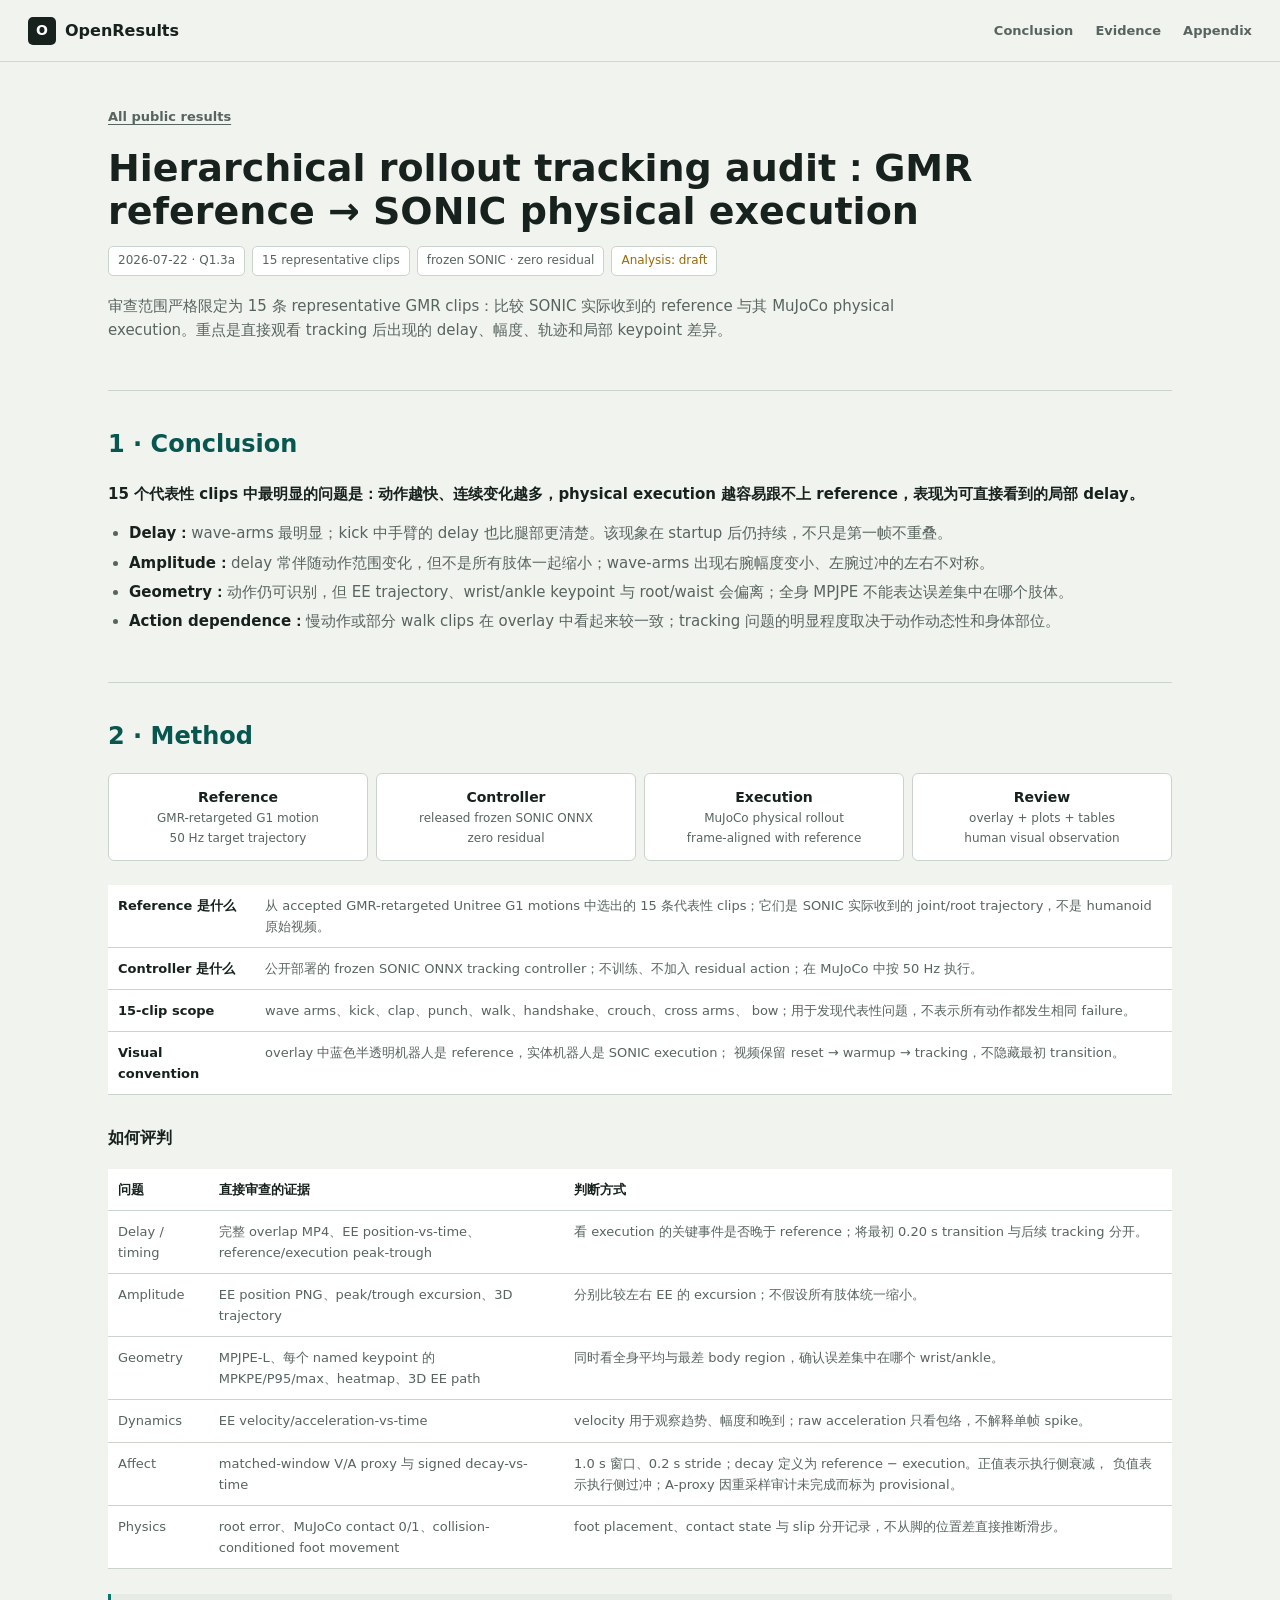
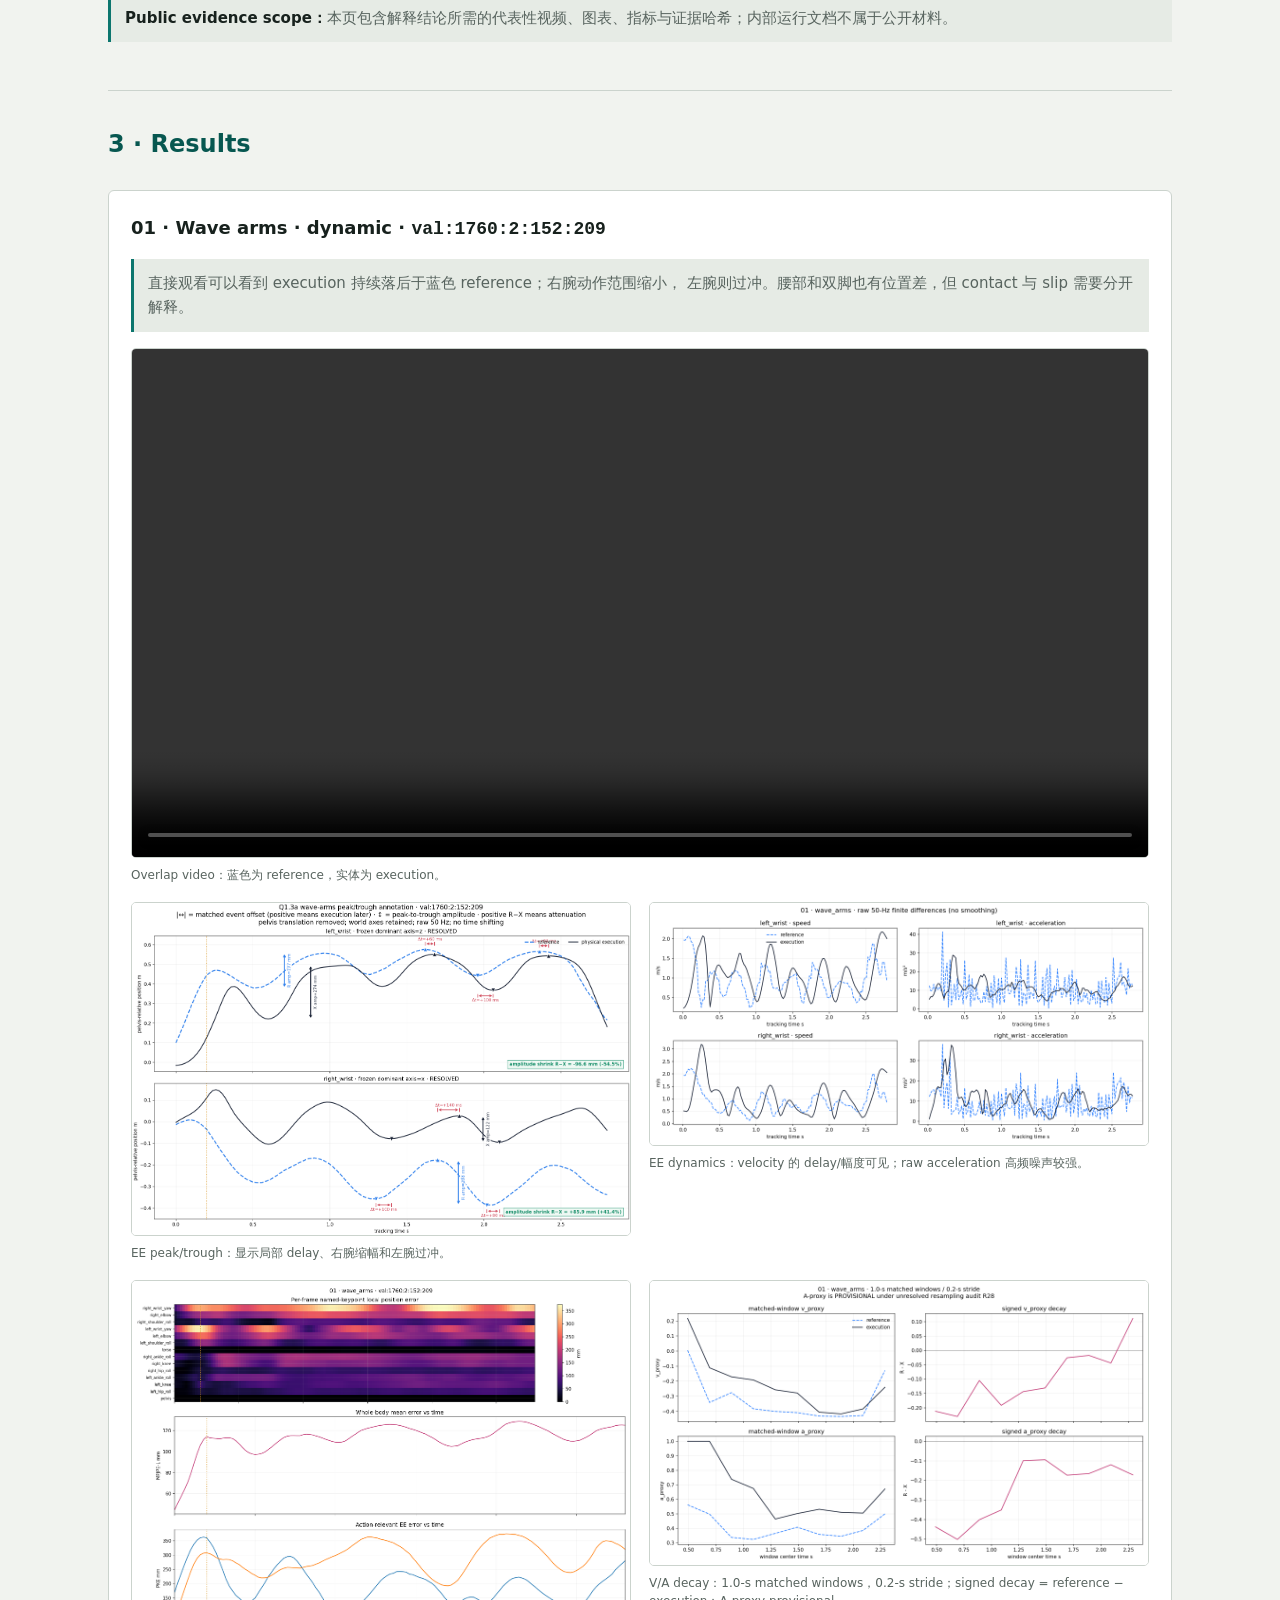
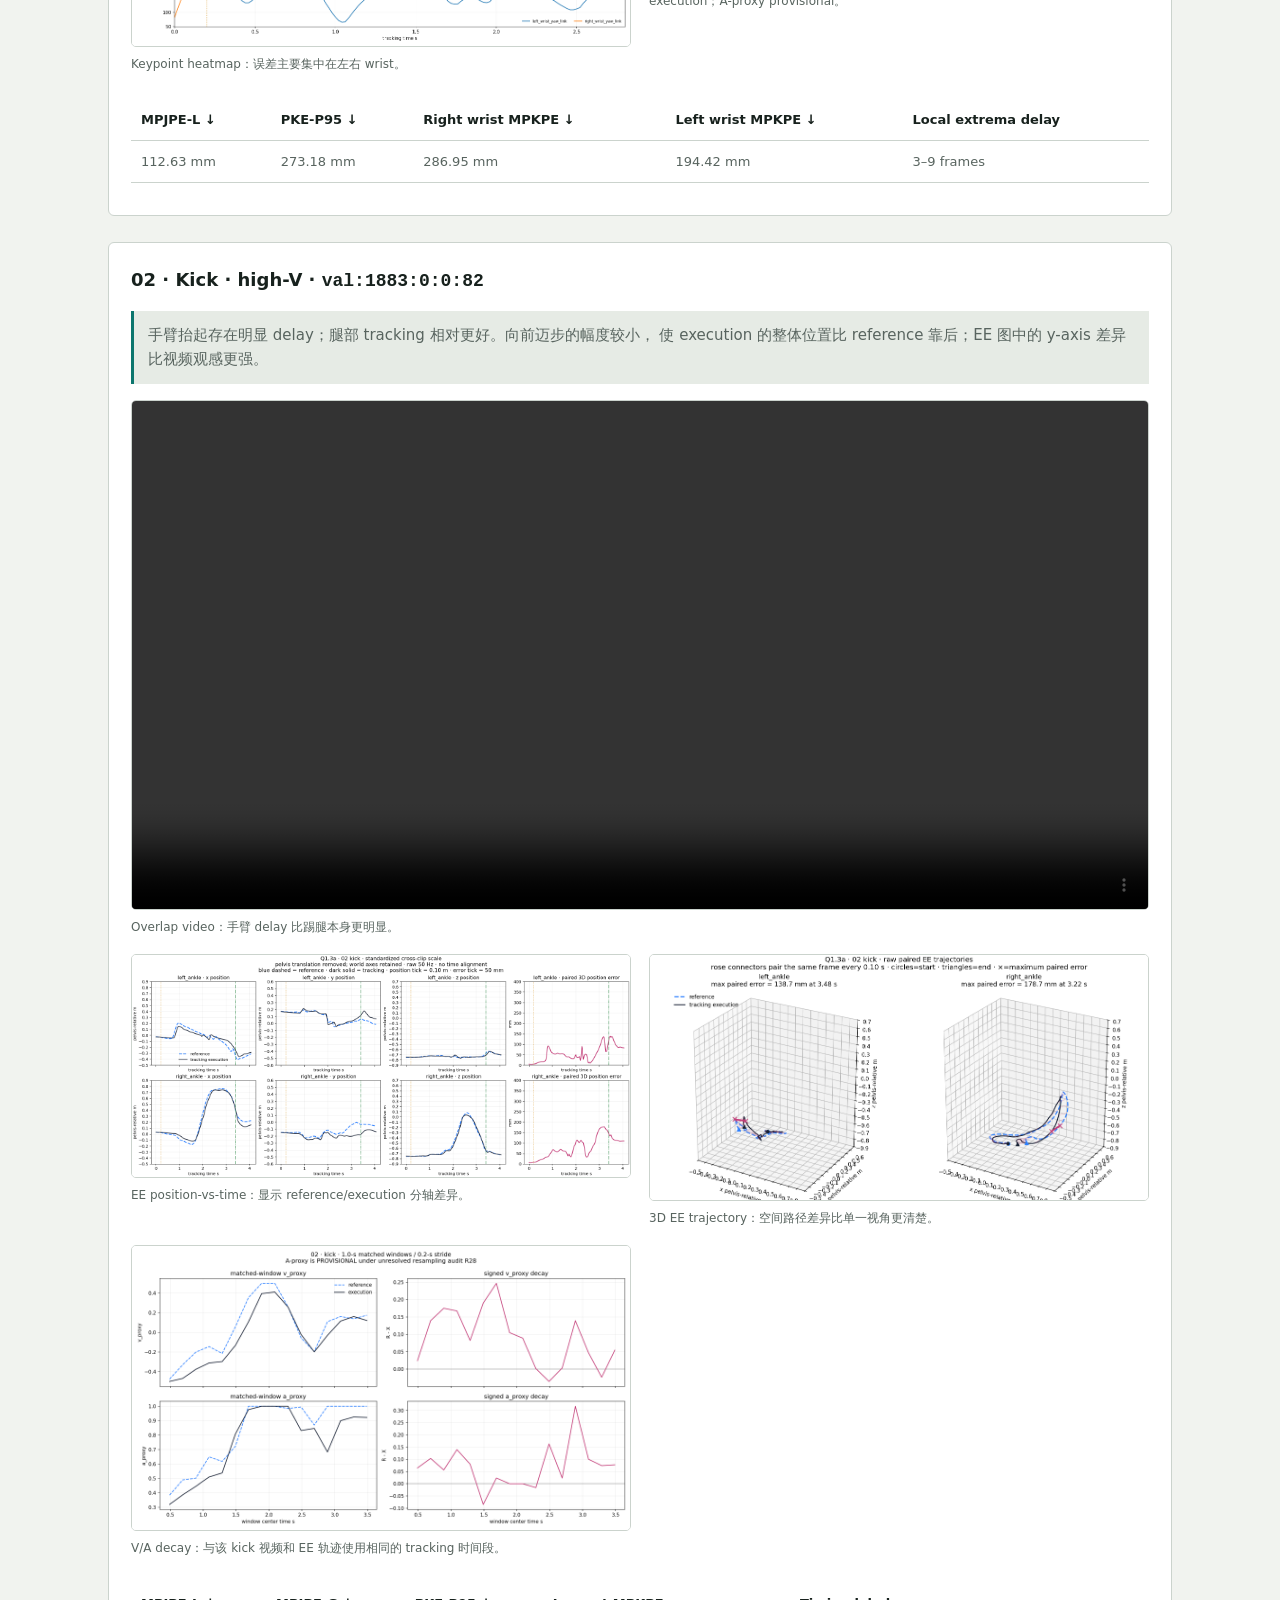
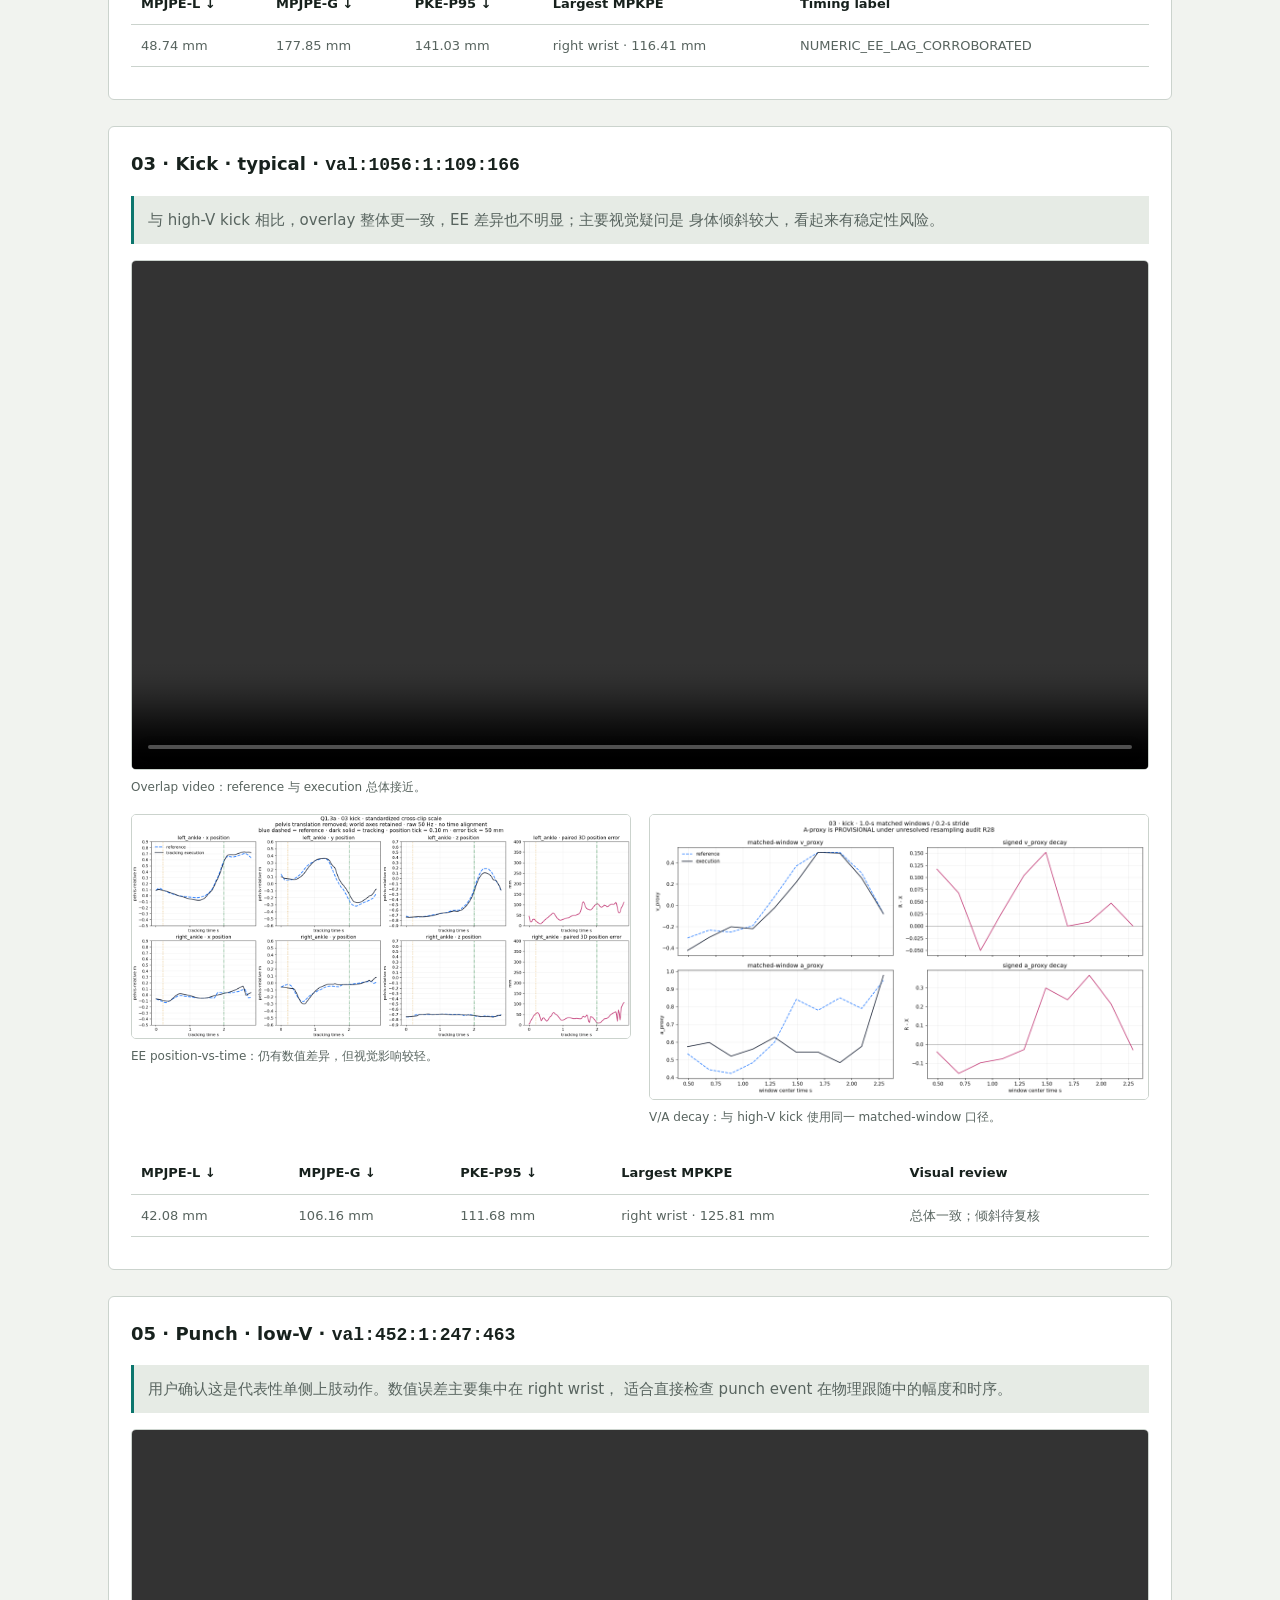
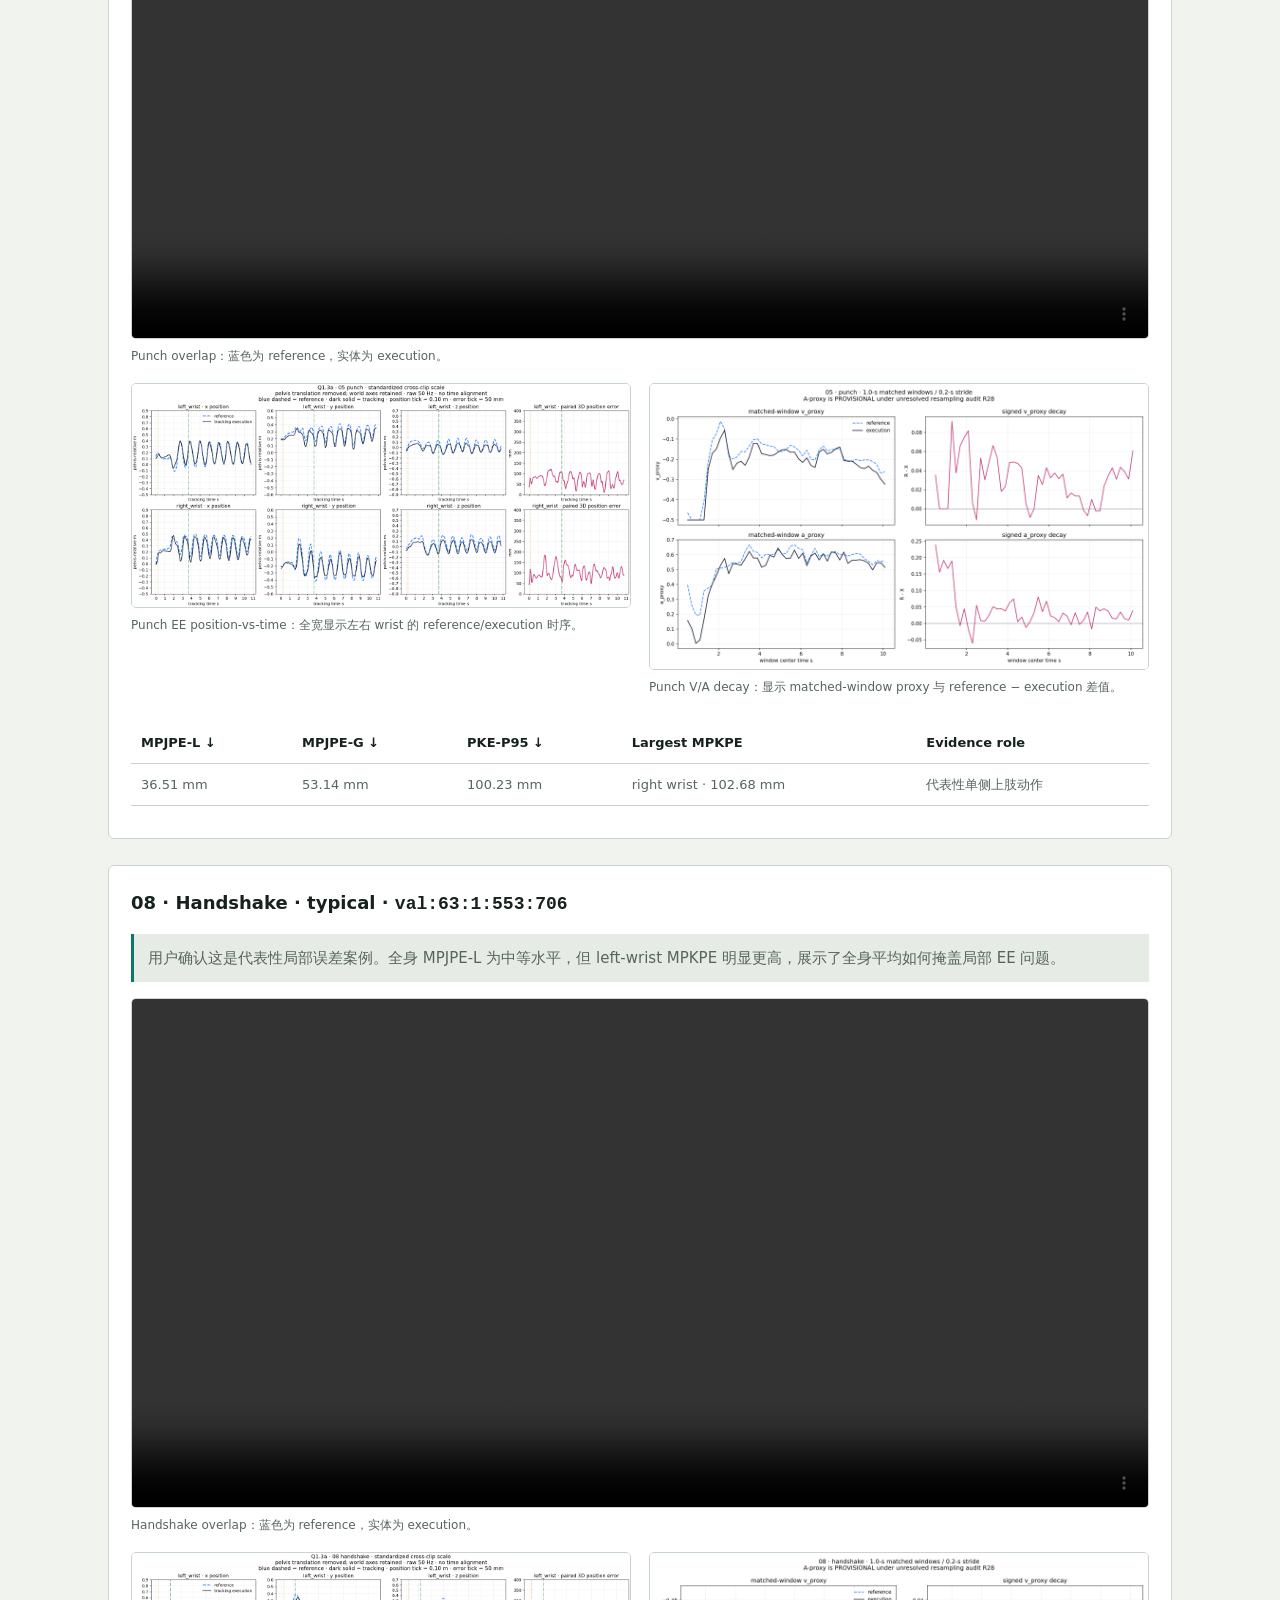
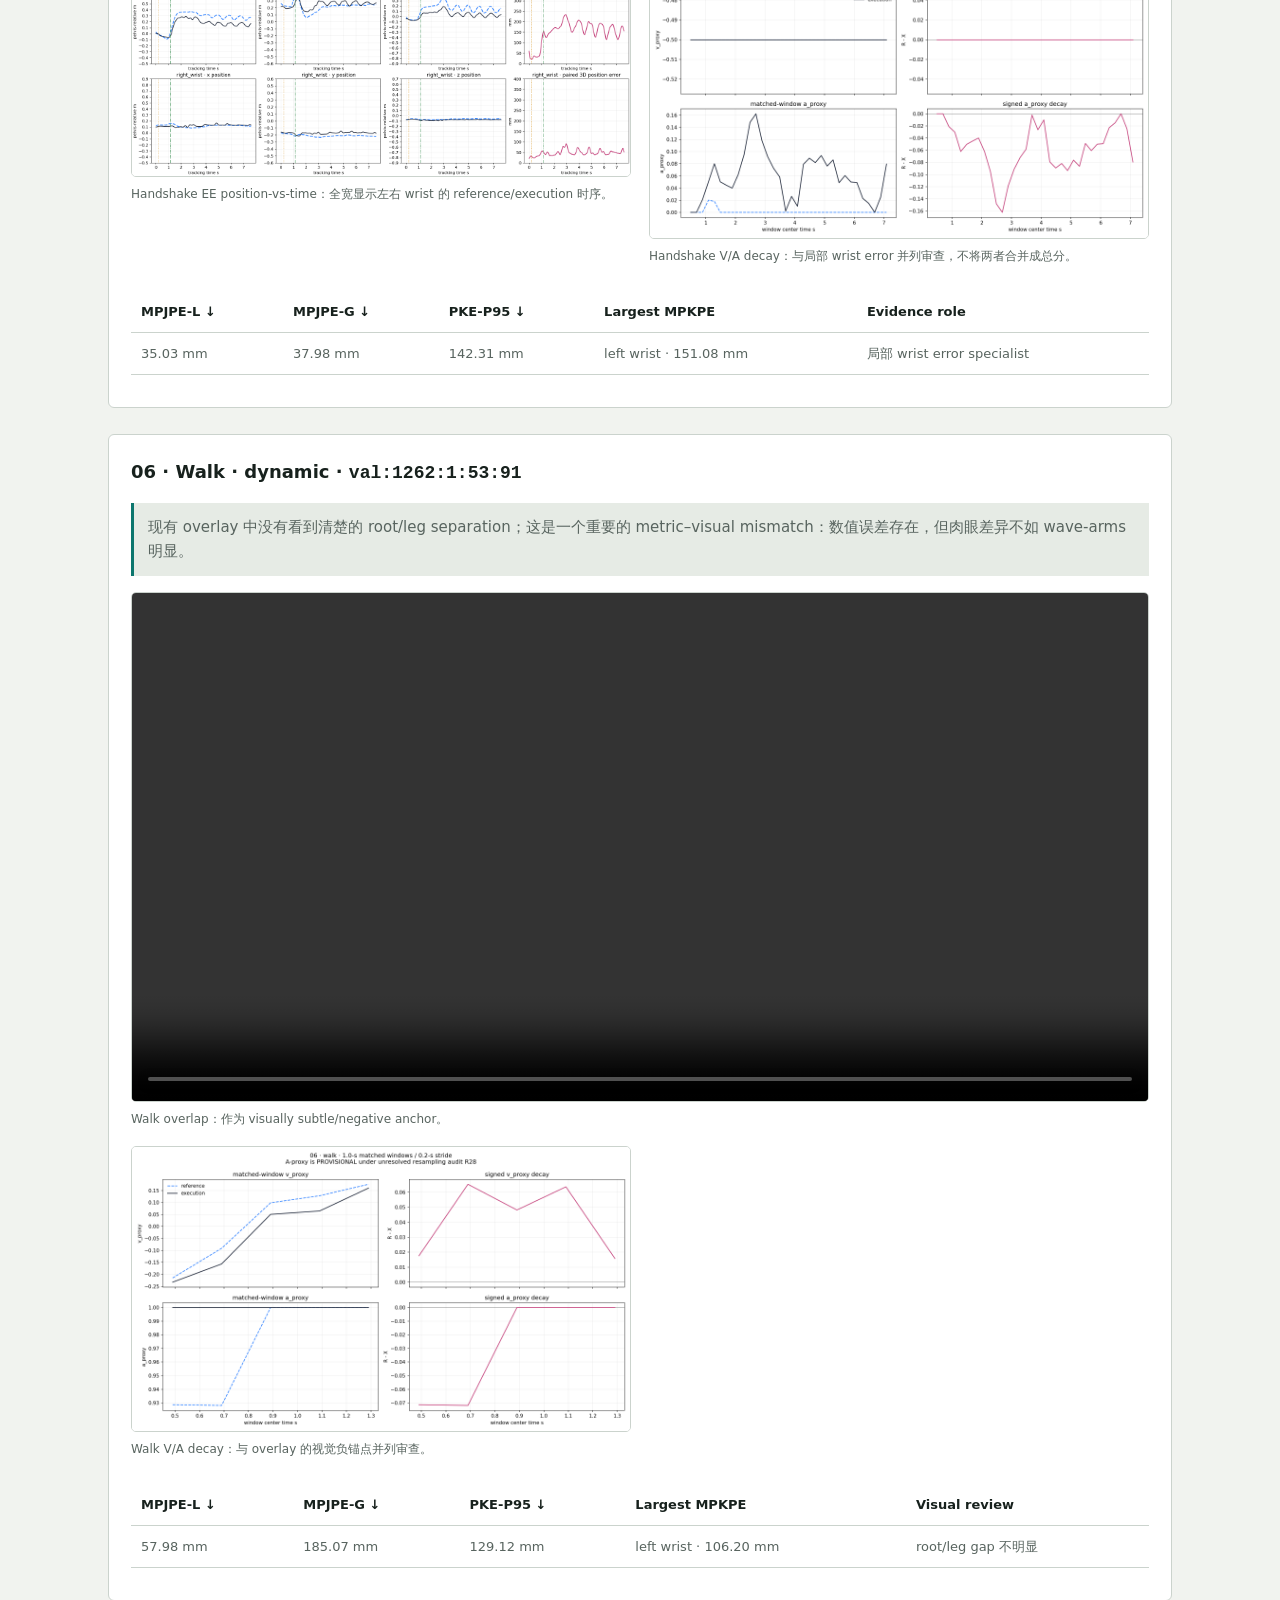
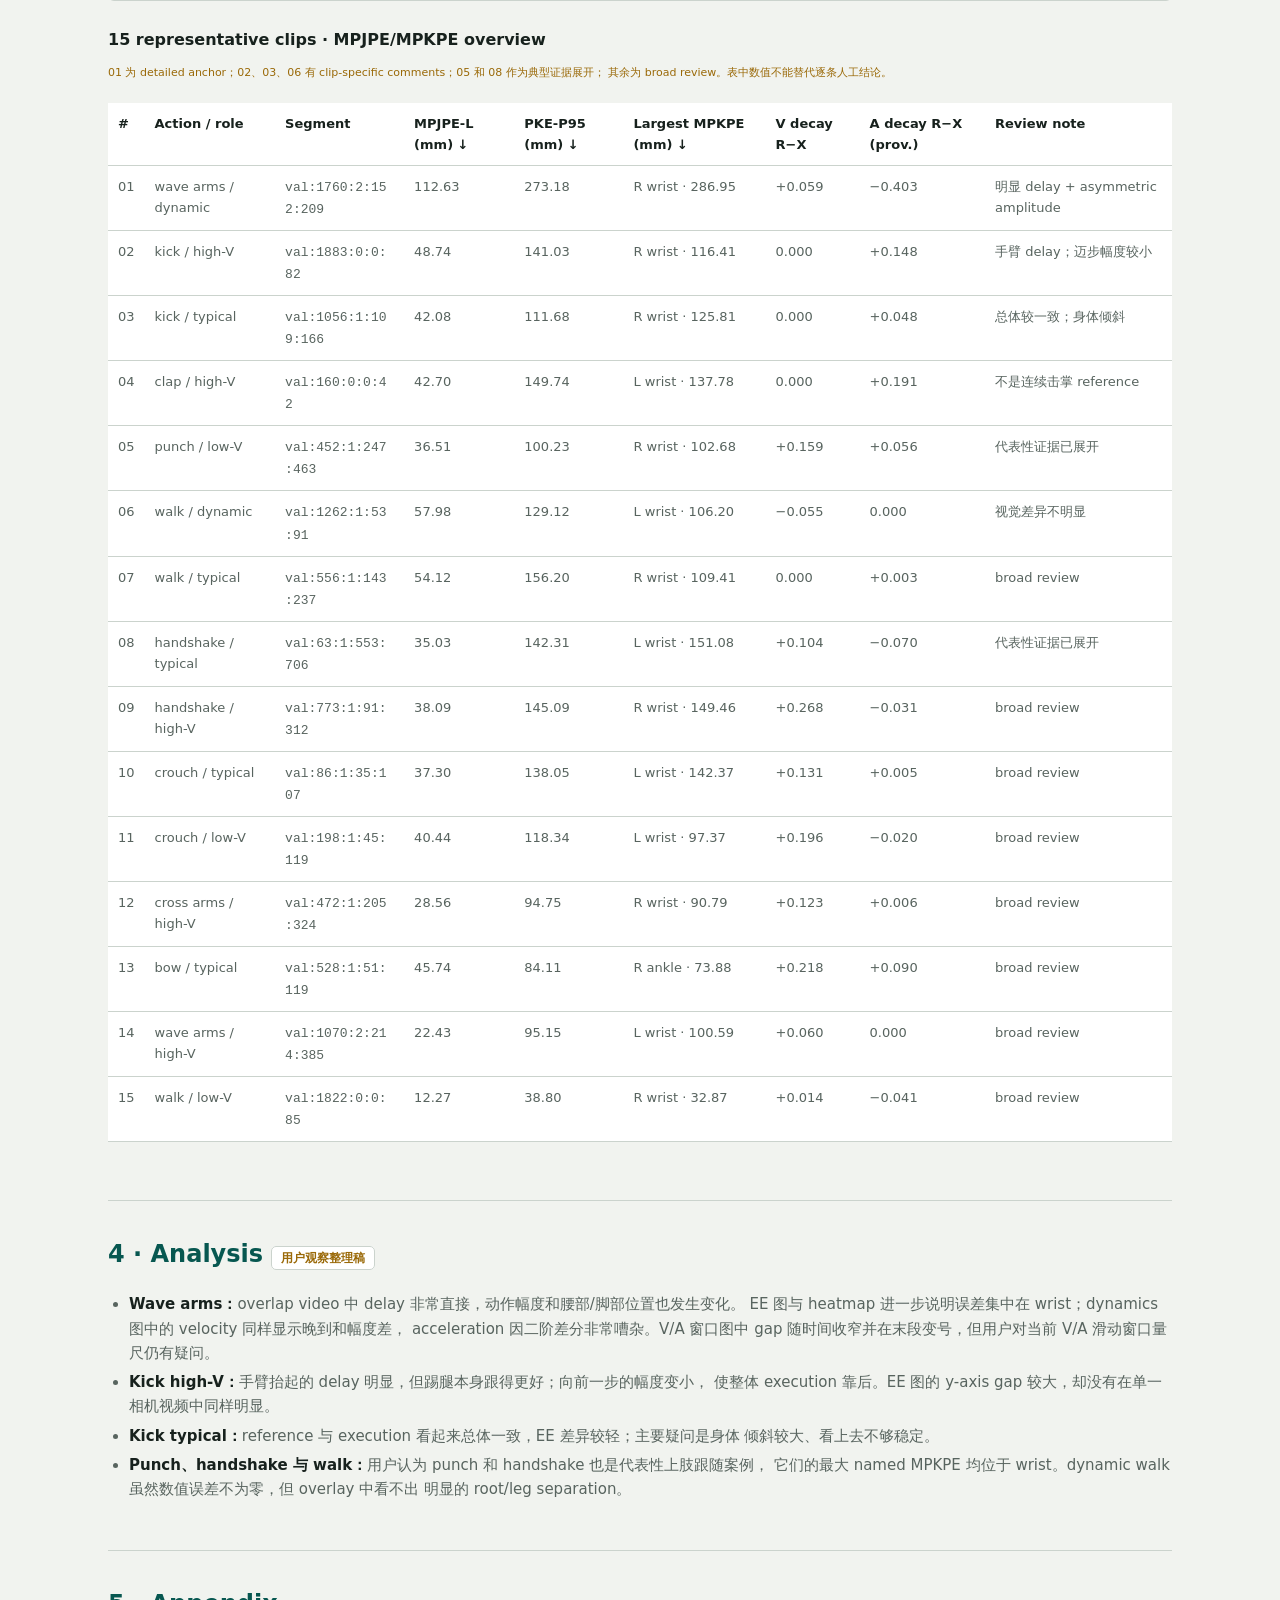
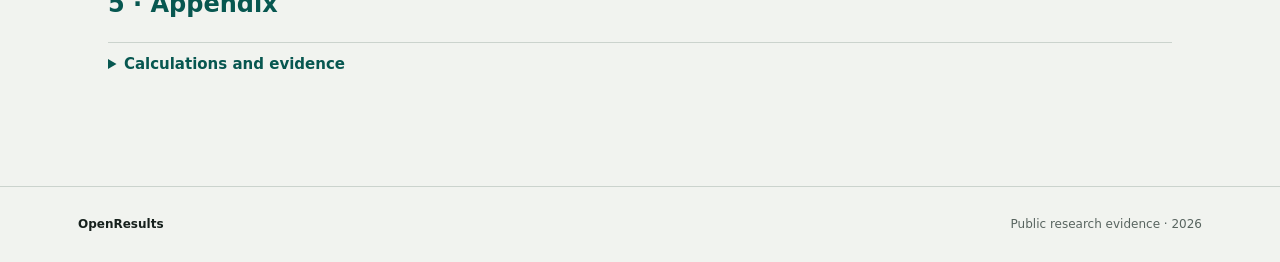
==== results/hierarchical-rollout-tracking-audit/index.html @ 24f87de0 "feat: publish first OpenResults audit" ====
<!doctype html>
<html lang="zh-CN">
<head>
<meta charset="utf-8">
<meta name="viewport" content="width=device-width, initial-scale=1">
<title>Hierarchical rollout tracking audit：GMR reference → SONIC physical execution</title>
<meta name="description" content="A visual audit of where a frozen SONIC controller loses timing, amplitude, and local geometry across 15 representative G1 motion clips.">
<style>
  :root{--bg:#08111d;--panel:#0e1b2b;--ink:#e9f1fb;--soft:#b9c7d8;--line:#27415e;
    --cyan:#62b6ff;--green:#78d6a3;--red:#ef7f8d;--yellow:#f1d06c;
    --mono:"SFMono-Regular",Consolas,monospace}
  *{box-sizing:border-box}body{margin:0;background:var(--bg);color:var(--ink);
    font:15px/1.62 Inter,system-ui,-apple-system,"Noto Sans CJK SC",sans-serif}
  main{max-width:1060px;margin:auto;padding:36px 22px 70px}h1{font-size:28px;margin:6px 0 12px}
  h2{font-size:20px;color:var(--cyan);margin:0 0 14px}h3{font-size:16px;margin:20px 0 8px}
  p,li,td{color:var(--soft)}a{color:#8bc8ff}code,pre{font-family:var(--mono)}
  section{margin:16px 0;padding:22px;background:var(--panel);border:1px solid var(--line);border-radius:9px}
  .meta{display:flex;flex-wrap:wrap;gap:7px;margin:12px 0 18px}.chip{border:1px solid var(--line);
    border-radius:999px;padding:4px 9px;color:var(--soft);font-size:12px}.pass{color:var(--green)}
  .fail{color:var(--red)}.draft,.partial{color:var(--yellow)}ul{margin:8px 0;padding-left:21px}
  li{margin:5px 0}table{width:100%;border-collapse:collapse;font-size:13px;margin:10px 0}
  th,td{padding:8px;border-bottom:1px solid var(--line);text-align:left;vertical-align:top}th{color:var(--ink)}
  figure{margin:16px 0}img,video{width:100%;border:1px solid var(--line);border-radius:7px;background:#fff}
  figcaption{color:#8fa2b8;font-size:12px;margin-top:6px}details{margin:10px 0;border-top:1px solid var(--line);padding-top:9px}
  summary{cursor:pointer;color:#a9d5ff}pre{white-space:pre-wrap;overflow-wrap:anywhere;background:#06101a;
    padding:12px;border-radius:6px;color:#d6e9ff;font-size:12px}.scroll{overflow-x:auto}
  .flow{display:grid;grid-template-columns:repeat(5,1fr);gap:8px;margin:14px 0}.node{padding:12px 9px;
    border:1px solid var(--line);border-radius:7px;background:#0a1725;text-align:center;color:var(--soft);font-size:12px}
  .node strong{display:block;color:var(--ink);font-size:14px}.tested{border-color:#3976a8}.limited{border-color:#a88a39}
  .danger{border-color:#a8505d}.right{text-align:right}.nowrap{white-space:nowrap}
  .evidence-grid{display:grid;grid-template-columns:minmax(0,1fr);gap:20px;margin:16px 0}
  .evidence-grid figure{width:100%;margin:0}.evidence-grid img,.evidence-grid video{display:block;width:100%}
  .action-block{margin:20px 0 30px;padding-top:4px;border-top:1px solid var(--line)}
  .action-block h3{color:var(--ink);font-size:18px}.observation{padding:10px 13px;border-left:3px solid var(--cyan);
    background:#0a1725;color:var(--soft);border-radius:0 6px 6px 0}.status{font-size:11px;color:var(--yellow)}
  @media(max-width:760px){main{padding:24px 12px 50px}section{padding:17px}h1{font-size:23px}
    .flow,.evidence-grid{grid-template-columns:1fr}.node{text-align:left}}
</style>
<link rel="stylesheet" href="../../assets/site.css">
</head>
<body>
<header class="site-header">
  <a class="brand" href="../../index.html" aria-label="OpenResults home"><span class="brand-mark">O</span>OpenResults</a>
  <nav aria-label="Result navigation">
    <a href="#conclusion">Conclusion</a>
    <a href="#results">Evidence</a>
    <a href="#appendix">Appendix</a>
  </nav>
</header>
<main class="result-page">
  <a class="back-link" href="../../index.html">All public results</a>
  <h1>Hierarchical rollout tracking audit：GMR reference → SONIC physical execution</h1>
  <div class="meta">
    <span class="chip">2026-07-22 · Q1.3a</span>
    <span class="chip">15 representative clips</span>
    <span class="chip">frozen SONIC · zero residual</span>
    <span class="chip draft">Analysis: draft</span>
  </div>
  <p>审查范围严格限定为 15 条 representative GMR clips：比较 SONIC 实际收到的 reference 与其
  MuJoCo physical execution。重点是直接观看 tracking 后出现的 delay、幅度、轨迹和局部 keypoint 差异。</p>

  <section id="conclusion">
    <h2>1 · Conclusion</h2>
    <p><strong>15 个代表性 clips 中最明显的问题是：动作越快、连续变化越多，physical execution
    越容易跟不上 reference，表现为可直接看到的局部 delay。</strong></p>
    <ul>
      <li><strong>Delay：</strong>wave-arms 最明显；kick 中手臂的 delay 也比腿部更清楚。该现象在
      startup 后仍持续，不只是第一帧不重叠。</li>
      <li><strong>Amplitude：</strong>delay 常伴随动作范围变化，但不是所有肢体一起缩小；wave-arms
      出现右腕幅度变小、左腕过冲的左右不对称。</li>
      <li><strong>Geometry：</strong>动作仍可识别，但 EE trajectory、wrist/ankle keypoint 与 root/waist
      会偏离；全身 MPJPE 不能表达误差集中在哪个肢体。</li>
      <li><strong>Action dependence：</strong>慢动作或部分 walk clips 在 overlay 中看起来较一致；tracking
      问题的明显程度取决于动作动态性和身体部位。</li>
    </ul>
  </section>

  <section id="method">
    <h2>2 · Method</h2>
    <div class="flow" style="grid-template-columns:repeat(4,1fr)" aria-label="Reviewed rollout">
      <div class="node tested"><strong>Reference</strong>GMR-retargeted G1 motion<br>50 Hz target trajectory</div>
      <div class="node tested"><strong>Controller</strong>released frozen SONIC ONNX<br>zero residual</div>
      <div class="node tested"><strong>Execution</strong>MuJoCo physical rollout<br>frame-aligned with reference</div>
      <div class="node tested"><strong>Review</strong>overlay + plots + tables<br>human visual observation</div>
    </div>
    <div class="scroll"><table>
      <tbody>
        <tr><th>Reference 是什么</th><td>从 accepted GMR-retargeted Unitree G1 motions 中选出的 15 条代表性
        clips；它们是 SONIC 实际收到的 joint/root trajectory，不是 humanoid 原始视频。</td></tr>
        <tr><th>Controller 是什么</th><td>公开部署的 frozen SONIC ONNX tracking controller；不训练、不加入
        residual action；在 MuJoCo 中按 50 Hz 执行。</td></tr>
        <tr><th>15-clip scope</th><td>wave arms、kick、clap、punch、walk、handshake、crouch、cross arms、
        bow；用于发现代表性问题，不表示所有动作都发生相同 failure。</td></tr>
        <tr><th>Visual convention</th><td>overlay 中蓝色半透明机器人是 reference，实体机器人是 SONIC execution；
        视频保留 reset → warmup → tracking，不隐藏最初 transition。</td></tr>
      </tbody>
    </table></div>

    <h3>如何评判</h3>
    <div class="scroll"><table>
      <thead><tr><th>问题</th><th>直接审查的证据</th><th>判断方式</th></tr></thead>
      <tbody>
        <tr><td>Delay / timing</td><td>完整 overlap MP4、EE position-vs-time、reference/execution peak-trough</td>
        <td>看 execution 的关键事件是否晚于 reference；将最初 0.20 s transition 与后续 tracking 分开。</td></tr>
        <tr><td>Amplitude</td><td>EE position PNG、peak/trough excursion、3D trajectory</td>
        <td>分别比较左右 EE 的 excursion；不假设所有肢体统一缩小。</td></tr>
        <tr><td>Geometry</td><td>MPJPE-L、每个 named keypoint 的 MPKPE/P95/max、heatmap、3D EE path</td>
        <td>同时看全身平均与最差 body region，确认误差集中在哪个 wrist/ankle。</td></tr>
        <tr><td>Dynamics</td><td>EE velocity/acceleration-vs-time</td>
        <td>velocity 用于观察趋势、幅度和晚到；raw acceleration 只看包络，不解释单帧 spike。</td></tr>
        <tr><td>Affect</td><td>matched-window V/A proxy 与 signed decay-vs-time</td>
        <td>1.0 s 窗口、0.2 s stride；decay 定义为 reference − execution。正值表示执行侧衰减，
        负值表示执行侧过冲；A-proxy 因重采样审计未完成而标为 provisional。</td></tr>
        <tr><td>Physics</td><td>root error、MuJoCo contact 0/1、collision-conditioned foot movement</td>
        <td>foot placement、contact state 与 slip 分开记录，不从脚的位置差直接推断滑步。</td></tr>
      </tbody>
    </table></div>
    <p class="public-scope"><strong>Public evidence scope：</strong>本页包含解释结论所需的代表性视频、图表、指标与证据哈希；内部运行文档不属于公开材料。</p>
  </section>

  <section id="results">
    <h2>3 · Results</h2>
    <article class="action-block">
      <h3>01 · Wave arms · dynamic · <code>val:1760:2:152:209</code></h3>
      <p class="observation">直接观看可以看到 execution 持续落后于蓝色 reference；右腕动作范围缩小，
      左腕则过冲。腰部和双脚也有位置差，但 contact 与 slip 需要分开解释。</p>
      <div class="evidence-grid">
        <figure><video controls preload="metadata" src="assets/01-wave_arms/overlay.mp4"></video>
        <figcaption>Overlap video：蓝色为 reference，实体为 execution。</figcaption></figure>
        <figure><img src="assets/01-wave_arms/peak_trough_annotation/ee_position_peak_trough_annotated.png" alt="Wave-arms peak trough delay and amplitude">
        <figcaption>EE peak/trough：显示局部 delay、右腕缩幅和左腕过冲。</figcaption></figure>
        <figure><img src="assets/01-wave_arms/ee_dynamics.png" alt="Wave-arms EE velocity acceleration">
        <figcaption>EE dynamics：velocity 的 delay/幅度可见；raw acceleration 高频噪声较强。</figcaption></figure>
        <figure><img src="assets/01-wave_arms/keypoint_error_over_time.png" alt="Wave-arms keypoint error heatmap">
        <figcaption>Keypoint heatmap：误差主要集中在左右 wrist。</figcaption></figure>
        <figure><img src="assets/01-wave_arms/va_decay_over_time.png" alt="Wave-arms V A decay over time">
        <figcaption>V/A decay：1.0-s matched windows，0.2-s stride；signed decay = reference − execution；A-proxy provisional。</figcaption></figure>
      </div>
      <div class="scroll"><table><thead><tr><th>MPJPE-L ↓</th><th>PKE-P95 ↓</th><th>Right wrist MPKPE ↓</th><th>Left wrist MPKPE ↓</th><th>Local extrema delay</th></tr></thead>
      <tbody><tr><td>112.63 mm</td><td>273.18 mm</td><td>286.95 mm</td><td>194.42 mm</td><td>3–9 frames</td></tr></tbody></table></div>
    </article>

    <article class="action-block">
      <h3>02 · Kick · high-V · <code>val:1883:0:0:82</code></h3>
      <p class="observation">手臂抬起存在明显 delay；腿部 tracking 相对更好。向前迈步的幅度较小，
      使 execution 的整体位置比 reference 靠后；EE 图中的 y-axis 差异比视频观感更强。</p>
      <div class="evidence-grid">
        <figure><video controls preload="metadata" src="assets/02-kick/overlay.mp4"></video>
        <figcaption>Overlap video：手臂 delay 比踢腿本身更明显。</figcaption></figure>
        <figure><img src="assets/02-kick/ee_position_vs_time_standard_scale.png" alt="High-V kick EE position versus time">
        <figcaption>EE position-vs-time：显示 reference/execution 分轴差异。</figcaption></figure>
        <figure><img src="assets/02-kick/ee_trajectory_3d.png" alt="High-V kick 3D EE trajectory">
        <figcaption>3D EE trajectory：空间路径差异比单一视角更清楚。</figcaption></figure>
        <figure><img src="assets/02-kick/va_decay_over_time.png" alt="High-V kick V A decay over time">
        <figcaption>V/A decay：与该 kick 视频和 EE 轨迹使用相同的 tracking 时间段。</figcaption></figure>
      </div>
      <div class="scroll"><table><thead><tr><th>MPJPE-L ↓</th><th>MPJPE-G ↓</th><th>PKE-P95 ↓</th><th>Largest MPKPE</th><th>Timing label</th></tr></thead>
      <tbody><tr><td>48.74 mm</td><td>177.85 mm</td><td>141.03 mm</td><td>right wrist · 116.41 mm</td><td>NUMERIC_EE_LAG_CORROBORATED</td></tr></tbody></table></div>
    </article>

    <article class="action-block">
      <h3>03 · Kick · typical · <code>val:1056:1:109:166</code></h3>
      <p class="observation">与 high-V kick 相比，overlay 整体更一致，EE 差异也不明显；主要视觉疑问是
      身体倾斜较大，看起来有稳定性风险。</p>
      <div class="evidence-grid">
        <figure><video controls preload="metadata" src="assets/03-kick/overlay.mp4"></video>
        <figcaption>Overlap video：reference 与 execution 总体接近。</figcaption></figure>
        <figure><img src="assets/03-kick/ee_position_vs_time_standard_scale.png" alt="Typical kick EE position versus time">
        <figcaption>EE position-vs-time：仍有数值差异，但视觉影响较轻。</figcaption></figure>
        <figure><img src="assets/03-kick/va_decay_over_time.png" alt="Typical kick V A decay over time">
        <figcaption>V/A decay：与 high-V kick 使用同一 matched-window 口径。</figcaption></figure>
      </div>
      <div class="scroll"><table><thead><tr><th>MPJPE-L ↓</th><th>MPJPE-G ↓</th><th>PKE-P95 ↓</th><th>Largest MPKPE</th><th>Visual review</th></tr></thead>
      <tbody><tr><td>42.08 mm</td><td>106.16 mm</td><td>111.68 mm</td><td>right wrist · 125.81 mm</td><td>总体一致；倾斜待复核</td></tr></tbody></table></div>
    </article>

    <article class="action-block">
      <h3>05 · Punch · low-V · <code>val:452:1:247:463</code></h3>
      <p class="observation">用户确认这是代表性单侧上肢动作。数值误差主要集中在 right wrist，
      适合直接检查 punch event 在物理跟随中的幅度和时序。</p>
      <div class="evidence-grid">
        <figure><video controls preload="metadata" src="assets/05-punch/overlay.mp4"></video>
        <figcaption>Punch overlap：蓝色为 reference，实体为 execution。</figcaption></figure>
        <figure><img src="assets/05-punch/ee_position_vs_time_standard_scale.png" alt="Punch EE position versus time">
        <figcaption>Punch EE position-vs-time：全宽显示左右 wrist 的 reference/execution 时序。</figcaption></figure>
        <figure><img src="assets/05-punch/va_decay_over_time.png" alt="Punch V A decay over time">
        <figcaption>Punch V/A decay：显示 matched-window proxy 与 reference − execution 差值。</figcaption></figure>
      </div>
      <div class="scroll"><table><thead><tr><th>MPJPE-L ↓</th><th>MPJPE-G ↓</th><th>PKE-P95 ↓</th><th>Largest MPKPE</th><th>Evidence role</th></tr></thead>
      <tbody><tr><td>36.51 mm</td><td>53.14 mm</td><td>100.23 mm</td><td>right wrist · 102.68 mm</td><td>代表性单侧上肢动作</td></tr></tbody></table></div>
    </article>

    <article class="action-block">
      <h3>08 · Handshake · typical · <code>val:63:1:553:706</code></h3>
      <p class="observation">用户确认这是代表性局部误差案例。全身 MPJPE-L 为中等水平，但
      left-wrist MPKPE 明显更高，展示了全身平均如何掩盖局部 EE 问题。</p>
      <div class="evidence-grid">
        <figure><video controls preload="metadata" src="assets/08-handshake/overlay.mp4"></video>
        <figcaption>Handshake overlap：蓝色为 reference，实体为 execution。</figcaption></figure>
        <figure><img src="assets/08-handshake/ee_position_vs_time_standard_scale.png" alt="Handshake EE position versus time">
        <figcaption>Handshake EE position-vs-time：全宽显示左右 wrist 的 reference/execution 时序。</figcaption></figure>
        <figure><img src="assets/08-handshake/va_decay_over_time.png" alt="Handshake V A decay over time">
        <figcaption>Handshake V/A decay：与局部 wrist error 并列审查，不将两者合并成总分。</figcaption></figure>
      </div>
      <div class="scroll"><table><thead><tr><th>MPJPE-L ↓</th><th>MPJPE-G ↓</th><th>PKE-P95 ↓</th><th>Largest MPKPE</th><th>Evidence role</th></tr></thead>
      <tbody><tr><td>35.03 mm</td><td>37.98 mm</td><td>142.31 mm</td><td>left wrist · 151.08 mm</td><td>局部 wrist error specialist</td></tr></tbody></table></div>
    </article>

    <article class="action-block">
      <h3>06 · Walk · dynamic · <code>val:1262:1:53:91</code></h3>
      <p class="observation">现有 overlay 中没有看到清楚的 root/leg separation；这是一个重要的
      metric–visual mismatch：数值误差存在，但肉眼差异不如 wave-arms 明显。</p>
      <div class="evidence-grid">
        <figure><video controls preload="metadata" src="assets/06-walk/overlay.mp4"></video>
        <figcaption>Walk overlap：作为 visually subtle/negative anchor。</figcaption></figure>
        <figure><img src="assets/06-walk/va_decay_over_time.png" alt="Dynamic walk V A decay over time">
        <figcaption>Walk V/A decay：与 overlay 的视觉负锚点并列审查。</figcaption></figure>
      </div>
      <div class="scroll"><table><thead><tr><th>MPJPE-L ↓</th><th>MPJPE-G ↓</th><th>PKE-P95 ↓</th><th>Largest MPKPE</th><th>Visual review</th></tr></thead>
      <tbody><tr><td>57.98 mm</td><td>185.07 mm</td><td>129.12 mm</td><td>left wrist · 106.20 mm</td><td>root/leg gap 不明显</td></tr></tbody></table></div>
    </article>

    <h3>15 representative clips · MPJPE/MPKPE overview</h3>
    <p class="status">01 为 detailed anchor；02、03、06 有 clip-specific comments；05 和 08 作为典型证据展开；
    其余为 broad review。表中数值不能替代逐条人工结论。</p>
    <div class="scroll"><table>
      <thead><tr><th>#</th><th>Action / role</th><th>Segment</th><th>MPJPE-L (mm) ↓</th><th>PKE-P95 (mm) ↓</th><th>Largest MPKPE (mm) ↓</th><th>V decay R−X</th><th>A decay R−X <span class="nowrap">(prov.)</span></th><th>Review note</th></tr></thead>
      <tbody>
        <tr><td>01</td><td>wave arms / dynamic</td><td><code>val:1760:2:152:209</code></td><td>112.63</td><td>273.18</td><td>R wrist · 286.95</td><td>+0.059</td><td>−0.403</td><td>明显 delay + asymmetric amplitude</td></tr>
        <tr><td>02</td><td>kick / high-V</td><td><code>val:1883:0:0:82</code></td><td>48.74</td><td>141.03</td><td>R wrist · 116.41</td><td>0.000</td><td>+0.148</td><td>手臂 delay；迈步幅度较小</td></tr>
        <tr><td>03</td><td>kick / typical</td><td><code>val:1056:1:109:166</code></td><td>42.08</td><td>111.68</td><td>R wrist · 125.81</td><td>0.000</td><td>+0.048</td><td>总体较一致；身体倾斜</td></tr>
        <tr><td>04</td><td>clap / high-V</td><td><code>val:160:0:0:42</code></td><td>42.70</td><td>149.74</td><td>L wrist · 137.78</td><td>0.000</td><td>+0.191</td><td>不是连续击掌 reference</td></tr>
        <tr><td>05</td><td>punch / low-V</td><td><code>val:452:1:247:463</code></td><td>36.51</td><td>100.23</td><td>R wrist · 102.68</td><td>+0.159</td><td>+0.056</td><td>代表性证据已展开</td></tr>
        <tr><td>06</td><td>walk / dynamic</td><td><code>val:1262:1:53:91</code></td><td>57.98</td><td>129.12</td><td>L wrist · 106.20</td><td>−0.055</td><td>0.000</td><td>视觉差异不明显</td></tr>
        <tr><td>07</td><td>walk / typical</td><td><code>val:556:1:143:237</code></td><td>54.12</td><td>156.20</td><td>R wrist · 109.41</td><td>0.000</td><td>+0.003</td><td>broad review</td></tr>
        <tr><td>08</td><td>handshake / typical</td><td><code>val:63:1:553:706</code></td><td>35.03</td><td>142.31</td><td>L wrist · 151.08</td><td>+0.104</td><td>−0.070</td><td>代表性证据已展开</td></tr>
        <tr><td>09</td><td>handshake / high-V</td><td><code>val:773:1:91:312</code></td><td>38.09</td><td>145.09</td><td>R wrist · 149.46</td><td>+0.268</td><td>−0.031</td><td>broad review</td></tr>
        <tr><td>10</td><td>crouch / typical</td><td><code>val:86:1:35:107</code></td><td>37.30</td><td>138.05</td><td>L wrist · 142.37</td><td>+0.131</td><td>+0.005</td><td>broad review</td></tr>
        <tr><td>11</td><td>crouch / low-V</td><td><code>val:198:1:45:119</code></td><td>40.44</td><td>118.34</td><td>L wrist · 97.37</td><td>+0.196</td><td>−0.020</td><td>broad review</td></tr>
        <tr><td>12</td><td>cross arms / high-V</td><td><code>val:472:1:205:324</code></td><td>28.56</td><td>94.75</td><td>R wrist · 90.79</td><td>+0.123</td><td>+0.006</td><td>broad review</td></tr>
        <tr><td>13</td><td>bow / typical</td><td><code>val:528:1:51:119</code></td><td>45.74</td><td>84.11</td><td>R ankle · 73.88</td><td>+0.218</td><td>+0.090</td><td>broad review</td></tr>
        <tr><td>14</td><td>wave arms / high-V</td><td><code>val:1070:2:214:385</code></td><td>22.43</td><td>95.15</td><td>L wrist · 100.59</td><td>+0.060</td><td>0.000</td><td>broad review</td></tr>
        <tr><td>15</td><td>walk / low-V</td><td><code>val:1822:0:0:85</code></td><td>12.27</td><td>38.80</td><td>R wrist · 32.87</td><td>+0.014</td><td>−0.041</td><td>broad review</td></tr>
      </tbody>
    </table></div>
  </section>

  <section id="analysis">
    <h2>4 · Analysis <span class="chip draft">用户观察整理稿</span></h2>
    <ul>
      <li><strong>Wave arms：</strong>overlap video 中 delay 非常直接，动作幅度和腰部/脚部位置也发生变化。
      EE 图与 heatmap 进一步说明误差集中在 wrist；dynamics 图中的 velocity 同样显示晚到和幅度差，
      acceleration 因二阶差分非常嘈杂。V/A 窗口图中 gap 随时间收窄并在末段变号，但用户对当前
      V/A 滑动窗口量尺仍有疑问。</li>
      <li><strong>Kick high-V：</strong>手臂抬起的 delay 明显，但踢腿本身跟得更好；向前一步的幅度变小，
      使整体 execution 靠后。EE 图的 y-axis gap 较大，却没有在单一相机视频中同样明显。</li>
      <li><strong>Kick typical：</strong>reference 与 execution 看起来总体一致，EE 差异较轻；主要疑问是身体
      倾斜较大、看上去不够稳定。</li>
      <li><strong>Punch、handshake 与 walk：</strong>用户认为 punch 和 handshake 也是代表性上肢跟随案例，
      它们的最大 named MPKPE 均位于 wrist。dynamic walk 虽然数值误差不为零，但 overlay 中看不出
      明显的 root/leg separation。</li>
    </ul>
  </section>

  <section id="appendix">
    <h2>5 · Appendix</h2>
    <details>
      <summary>Calculations and evidence</summary>
      <h3>Worked calculations</h3>
      <pre><code>Right-wrist loss = 207.772152 − 121.850409 = 85.921743 mm
Right-wrist loss % = 85.921743 / 207.772152 = 41.353830%

Left-wrist overrun = 274.021274 − 177.395253 = 96.626021 mm
Left-wrist overrun % = 96.626021 / 177.395253 = 54.469338%

Wave uniform-lag gain = 115.359155 − 114.060918 = 1.298237 mm
Relative gain = 1.298237 / 115.359155 = 1.125387%

Continuous-clap accounting = 127 one-event + 57 zero-event = 184 eligible clips
Qualified three-event clips = 0</code></pre>
      <h3>Authoritative evidence</h3>
      <ul>
        <li><code>diverse_review_packet/evidence.json</code> · SHA256
        <code>48fb4de6b98ac7b4ec4f71e65ea602647c80f269b7d69ee6cd3ad05c1dc09c9b</code></li>
        <li><code>dynamic_sonic_panel/evidence.json</code> · SHA256
        <code>3930932ead82c7d05f15be0940ebfd01f742d8131950f4930ec6337eb8db177b</code></li>
        <li><code>cross_action_lag_panel/lag_anchor_probe/evidence.json</code> · SHA256
        <code>e2a09800f245831463f2cb884c7cc76b9febb9c691f1ce0ca2e4d84bd96e0b24</code></li>
        <li><code>continuous_clap_candidate_probe/evidence.json</code> · SHA256
        <code>ad132053bd7727f51faea54719c50fc69d6bc17b793604be40a806568b3b76b7</code></li>
      </ul>
      <h3>Publication scope</h3>
      <p>This standalone public copy includes every media asset used in the visible analysis. Evidence hashes are retained above for provenance; no private repository or runtime service is required.</p>
    </details>
  </section>
</main>
<footer class="site-footer"><span>OpenResults</span><span>Public research evidence · 2026</span></footer>
</body>
</html>
---- assets/site.css ----
:root {
  --bg: #f1f3ef;
  --surface: #ffffff;
  --surface-soft: #e6ebe5;
  --ink: #17211d;
  --muted: #58645f;
  --line: #cbd3cd;
  --accent: #0c766e;
  --accent-dark: #075750;
  --coral: #b94f45;
  --amber: #9a6908;
  --blue: #245d89;
  --mono: "SFMono-Regular", Consolas, "Liberation Mono", monospace;
}

* { box-sizing: border-box; }
html { scroll-behavior: smooth; }
body {
  margin: 0;
  background: var(--bg);
  color: var(--ink);
  font-family: Inter, ui-sans-serif, system-ui, -apple-system, BlinkMacSystemFont, "Segoe UI", "Noto Sans CJK SC", sans-serif;
  letter-spacing: 0;
}
a { color: var(--accent-dark); text-underline-offset: 3px; }
a:focus-visible, button:focus-visible, summary:focus-visible, video:focus-visible {
  outline: 3px solid #efb33d;
  outline-offset: 3px;
}
img, video { max-width: 100%; }

.site-header {
  position: sticky;
  z-index: 20;
  top: 0;
  display: flex;
  align-items: center;
  justify-content: space-between;
  min-height: 62px;
  padding: 0 28px;
  border-bottom: 1px solid rgba(23, 33, 29, 0.14);
  background: rgba(241, 243, 239, 0.94);
  backdrop-filter: blur(12px);
}
.brand {
  display: inline-flex;
  align-items: center;
  gap: 9px;
  color: var(--ink);
  font-size: 16px;
  font-weight: 800;
  text-decoration: none;
}
.brand-mark {
  display: grid;
  width: 28px;
  height: 28px;
  place-items: center;
  border-radius: 5px;
  background: var(--ink);
  color: #fff;
  font-size: 14px;
}
.site-header nav { display: flex; align-items: center; gap: 22px; }
.site-header nav a { color: var(--muted); font-size: 13px; font-weight: 700; text-decoration: none; }
.site-header nav a:hover { color: var(--ink); }

.home main { overflow: hidden; }
.home-hero {
  max-width: 1180px;
  margin: 0 auto;
  padding: 64px 28px 42px;
}
.hero-copy { max-width: 950px; }
.eyebrow {
  margin: 0 0 10px;
  color: var(--accent-dark);
  font-size: 12px;
  font-weight: 800;
  text-transform: uppercase;
}
.home h1 {
  max-width: 1050px;
  margin: 0;
  color: var(--ink);
  font-size: 52px;
  line-height: 1.04;
  letter-spacing: 0;
}
.lede {
  max-width: 850px;
  margin: 22px 0 0;
  color: var(--muted);
  font-size: 19px;
  line-height: 1.55;
}
.status-row { display: flex; flex-wrap: wrap; gap: 8px; margin: 24px 0; }
.status-row span {
  padding: 6px 9px;
  border: 1px solid var(--line);
  border-radius: 5px;
  background: var(--surface);
  color: var(--muted);
  font-size: 12px;
  font-weight: 700;
}
.status-row .status-draft { border-color: #d9bb79; color: var(--amber); background: #fff9e9; }
.hero-evidence { margin: 28px 0 0; }
.hero-evidence video {
  display: block;
  width: 100%;
  max-height: 620px;
  border: 1px solid var(--line);
  border-radius: 6px;
  background: #101512;
}
figcaption { margin-top: 8px; color: var(--muted); font-size: 12px; line-height: 1.5; }

.finding-band {
  display: grid;
  grid-template-columns: minmax(220px, 0.8fr) minmax(0, 2fr);
  gap: 36px;
  padding: 54px max(28px, calc((100vw - 1124px) / 2));
  background: var(--ink);
  color: #fff;
}
.finding-band .eyebrow { color: #7dd3c7; }
.finding-band h2 { margin: 0; font-size: 28px; line-height: 1.2; }
.finding-grid { display: grid; grid-template-columns: repeat(3, 1fr); gap: 1px; background: #4b5651; }
.finding-grid article { display: flex; min-height: 138px; flex-direction: column; justify-content: space-between; padding: 20px; background: var(--ink); }
.finding-grid strong { color: #fff; font-size: 25px; }
.finding-grid span { color: #b8c4be; font-size: 13px; line-height: 1.45; }

.result-overview {
  display: grid;
  grid-template-columns: minmax(280px, 0.8fr) minmax(0, 1.4fr);
  gap: 52px;
  max-width: 1180px;
  margin: 0 auto;
  padding: 76px 28px;
  align-items: start;
}
.result-overview h2, .principles h2 { margin: 0 0 18px; font-size: 34px; line-height: 1.12; }
.result-overview p { color: var(--muted); font-size: 16px; line-height: 1.7; }
.result-overview figure { margin: 0; }
.result-overview img { display: block; width: 100%; border: 1px solid var(--line); border-radius: 6px; background: #fff; }
.primary-link {
  display: inline-flex;
  min-height: 44px;
  align-items: center;
  margin-top: 12px;
  padding: 0 16px;
  border-radius: 5px;
  background: var(--accent);
  color: #fff;
  font-size: 14px;
  font-weight: 800;
  text-decoration: none;
}
.primary-link:hover { background: var(--accent-dark); }

.principles {
  padding: 66px max(28px, calc((100vw - 1124px) / 2));
  border-top: 1px solid var(--line);
  background: var(--surface);
}
.principle-list { display: grid; grid-template-columns: repeat(2, 1fr); gap: 0 42px; margin-top: 26px; }
.principle-list p { display: grid; grid-template-columns: 130px 1fr; gap: 18px; margin: 0; padding: 18px 0; border-top: 1px solid var(--line); }
.principle-list span { color: var(--muted); line-height: 1.5; }

.result-page {
  max-width: 1120px !important;
  margin: 0 auto !important;
  padding: 42px 28px 80px !important;
}
.result-page .back-link { display: inline-block; margin-bottom: 20px; color: var(--muted); font-size: 13px; font-weight: 700; }
.result-page h1 { max-width: 900px; margin: 0 0 14px; color: var(--ink); font-size: 38px; line-height: 1.12; }
.result-page > p { max-width: 850px; color: var(--muted); }
.result-page section {
  margin: 48px 0 0;
  padding: 34px 0 0;
  border: 0;
  border-top: 1px solid var(--line);
  border-radius: 0;
  background: transparent;
}
.result-page section h2 { margin-bottom: 18px; color: var(--accent-dark); font-size: 24px; }
.result-page p, .result-page li, .result-page td { color: var(--muted); }
.result-page strong, .result-page th { color: var(--ink); }
.result-page .chip { border-radius: 5px; border-color: var(--line); background: var(--surface); color: var(--muted); }
.result-page .draft, .result-page .partial, .result-page .status { color: var(--amber); }
.result-page .flow { gap: 8px; }
.result-page .node { border-color: var(--line); border-radius: 6px; background: var(--surface); color: var(--muted); }
.result-page .node strong { color: var(--ink); }
.result-page .observation, .public-scope { padding: 12px 14px; border-left: 3px solid var(--accent); border-radius: 0; background: var(--surface-soft); color: var(--muted); }
.result-page table { background: var(--surface); }
.result-page th, .result-page td { padding: 10px; border-color: var(--line); }
.result-page .action-block {
  margin: 26px 0;
  padding: 22px;
  border: 1px solid var(--line);
  border-radius: 6px;
  background: var(--surface);
}
.result-page .action-block h3 { margin-top: 0; color: var(--ink); }
.result-page .evidence-grid { grid-template-columns: repeat(2, minmax(0, 1fr)) !important; gap: 18px; }
.result-page .evidence-grid figure:first-child { grid-column: 1 / -1; }
.result-page img, .result-page video { display: block; border-color: var(--line); border-radius: 5px; background: #fff; }
.result-page details { border-color: var(--line); }
.result-page summary { min-height: 44px; color: var(--accent-dark); font-weight: 700; }
.result-page pre { background: #1d2521; color: #eef4f0; }
.result-page code { overflow-wrap: anywhere; }

.site-footer {
  display: flex;
  justify-content: space-between;
  gap: 20px;
  padding: 28px max(28px, calc((100vw - 1124px) / 2));
  border-top: 1px solid var(--line);
  color: var(--muted);
  font-size: 12px;
}
.site-footer span:first-child { color: var(--ink); font-weight: 800; }

@media (max-width: 760px) {
  .site-header { min-height: 56px; padding: 0 14px; }
  .site-header .brand { gap: 0; font-size: 0; }
  .site-header .brand-mark { font-size: 14px; }
  .site-header nav { gap: 12px; }
  .site-header nav a { font-size: 11px; }
  .home-hero { padding: 42px 16px 30px; }
  .home h1 { font-size: 36px; }
  .lede { font-size: 16px; }
  .finding-band, .result-overview { grid-template-columns: 1fr; }
  .finding-band { padding: 42px 16px; }
  .finding-grid { grid-template-columns: 1fr; }
  .finding-grid article { min-height: 108px; }
  .result-overview { gap: 30px; padding: 54px 16px; }
  .principles { padding: 48px 16px; }
  .principle-list { grid-template-columns: 1fr; }
  .principle-list p { grid-template-columns: 105px 1fr; }
  .result-page { padding: 30px 14px 60px !important; }
  .result-page h1 { font-size: 29px; }
  .result-page .flow, .result-page .evidence-grid { grid-template-columns: 1fr !important; }
  .result-page .evidence-grid figure:first-child { grid-column: auto; }
  .result-page .action-block { padding: 14px; }
  .site-footer { flex-direction: column; padding: 24px 16px; }
}

@media (prefers-reduced-motion: reduce) {
  html { scroll-behavior: auto; }
}
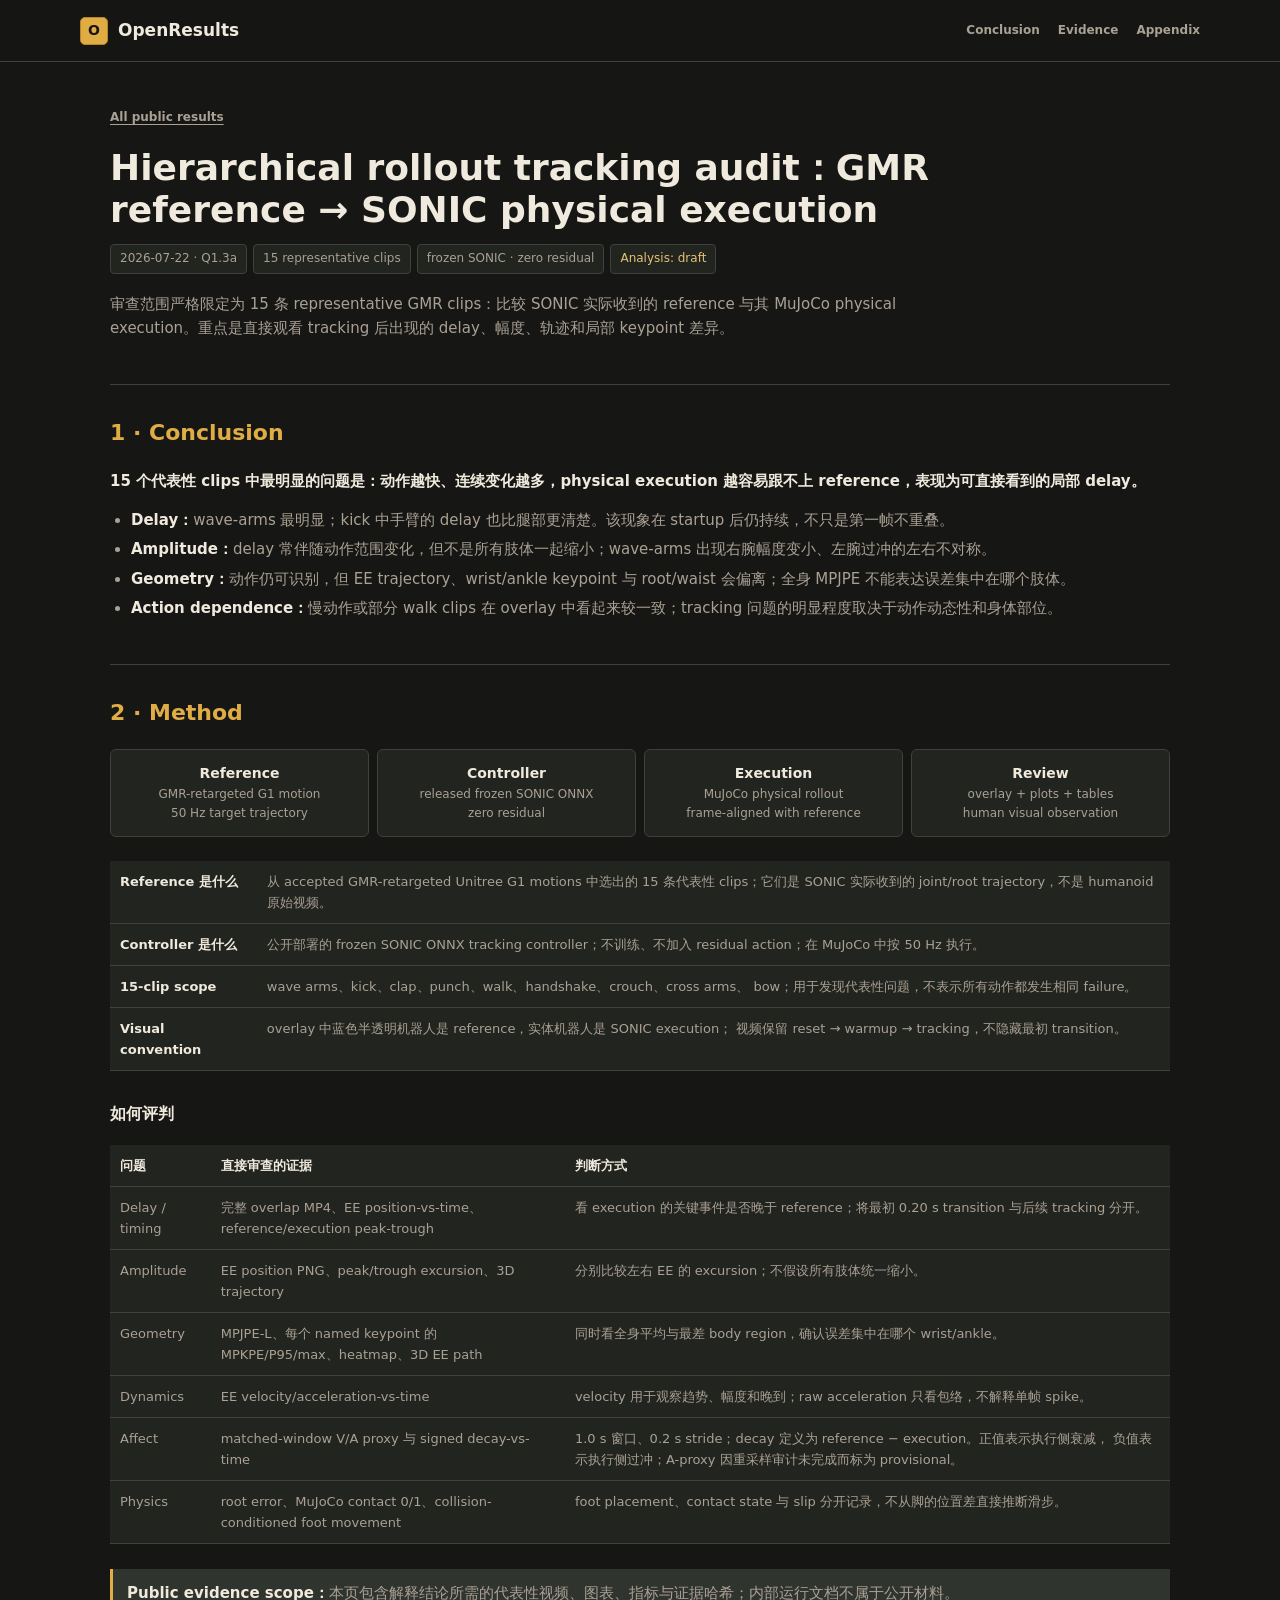
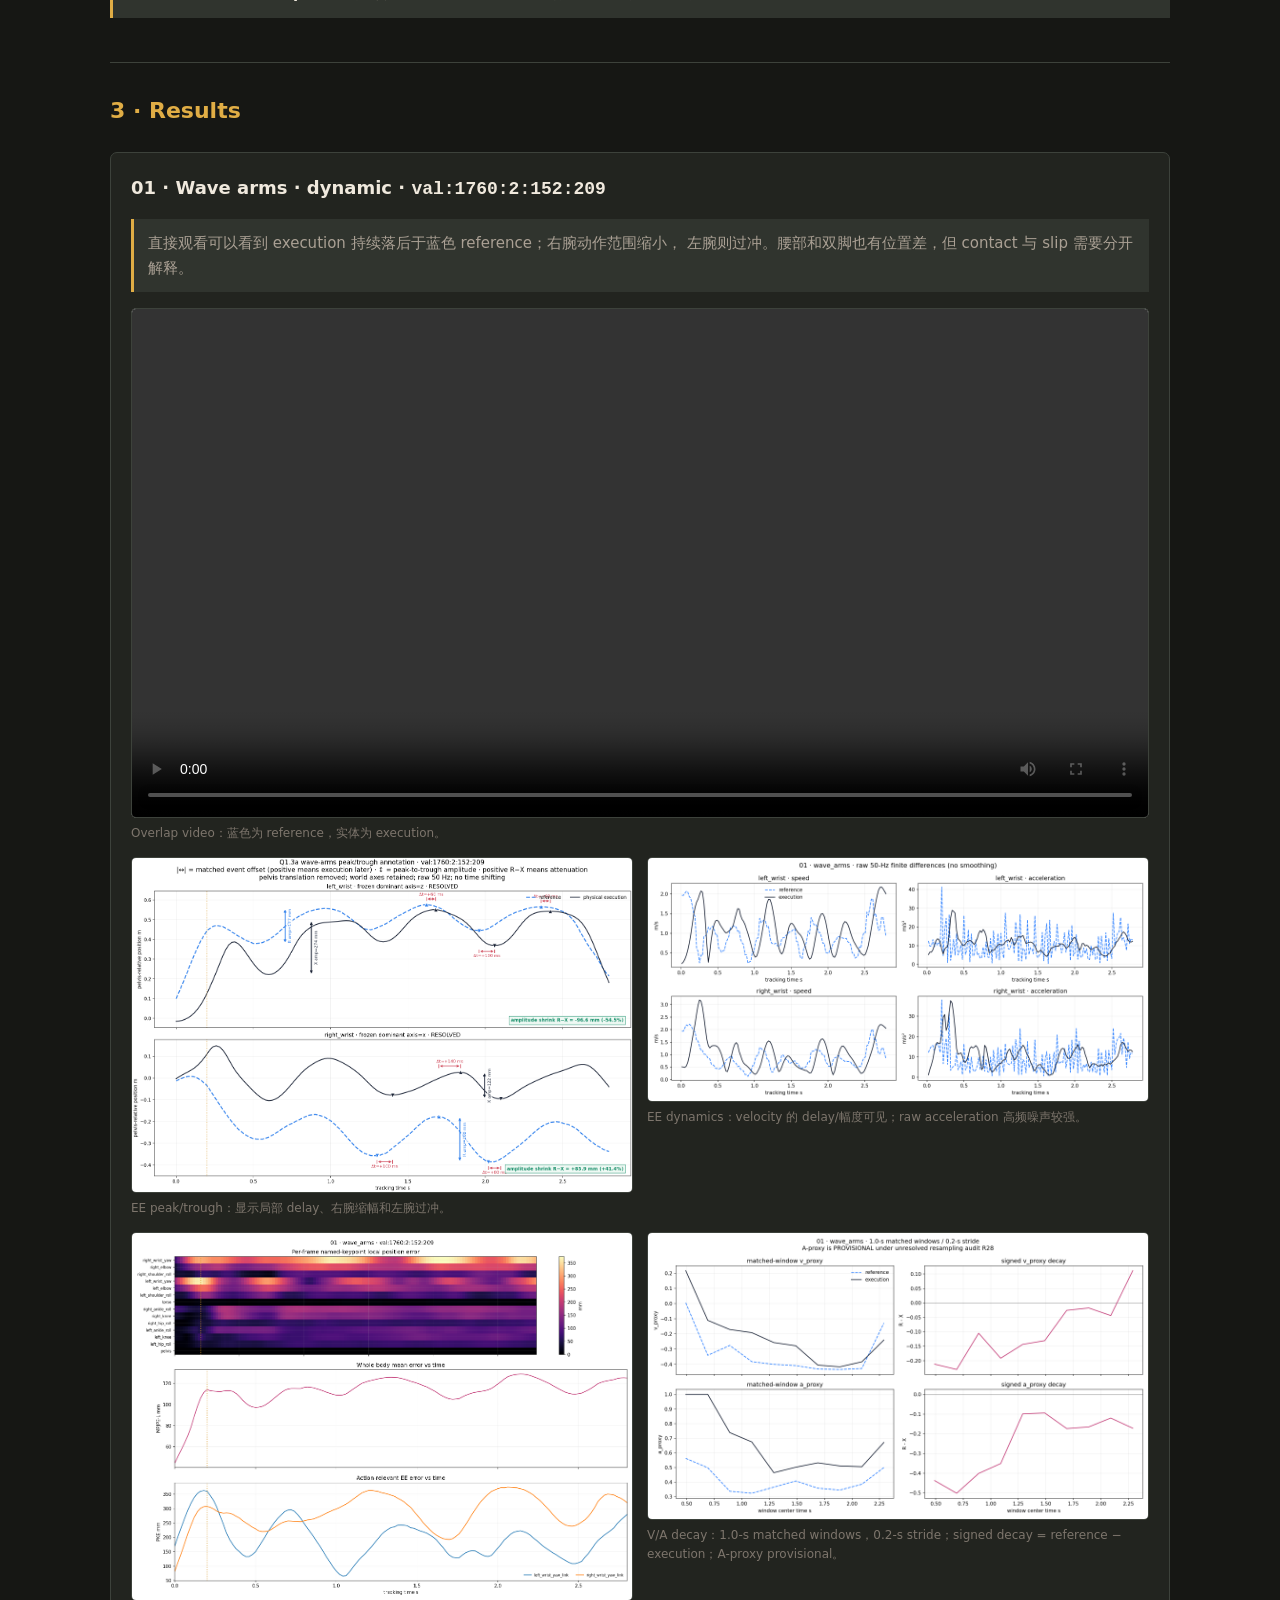
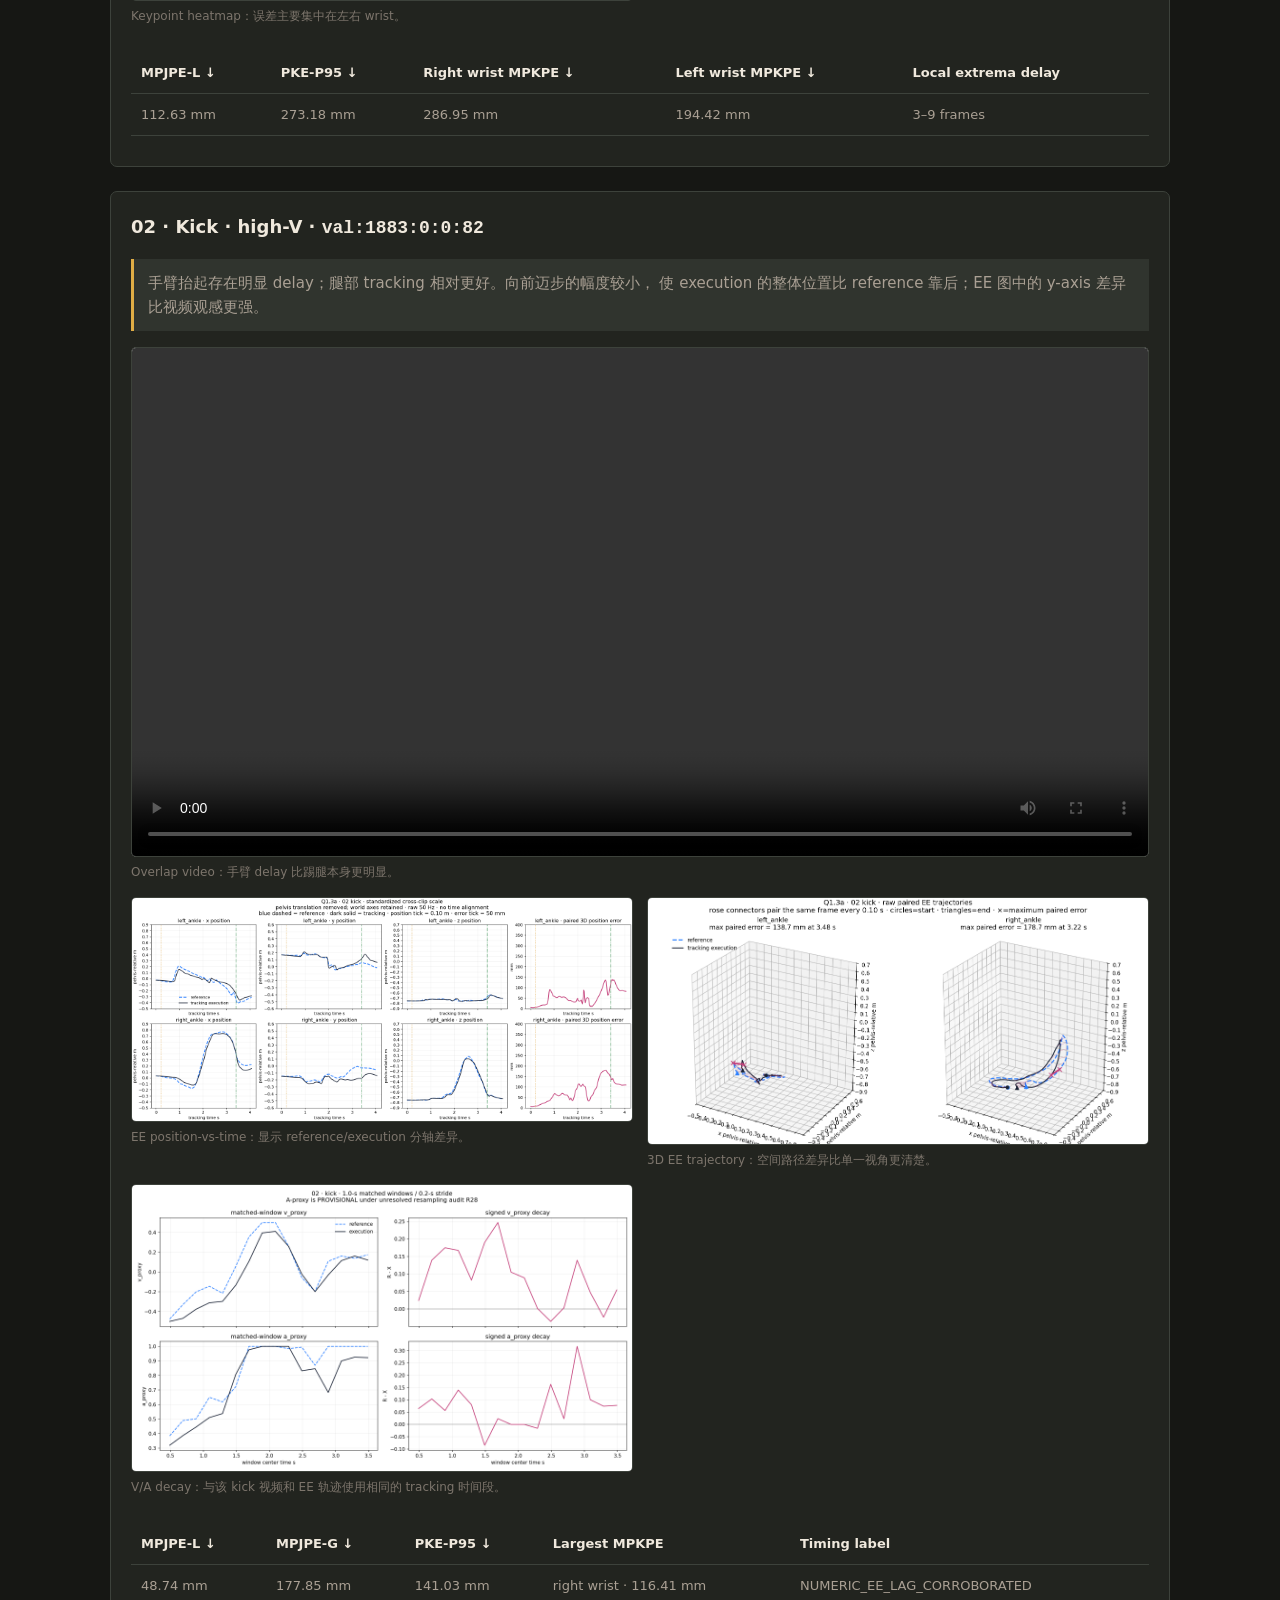
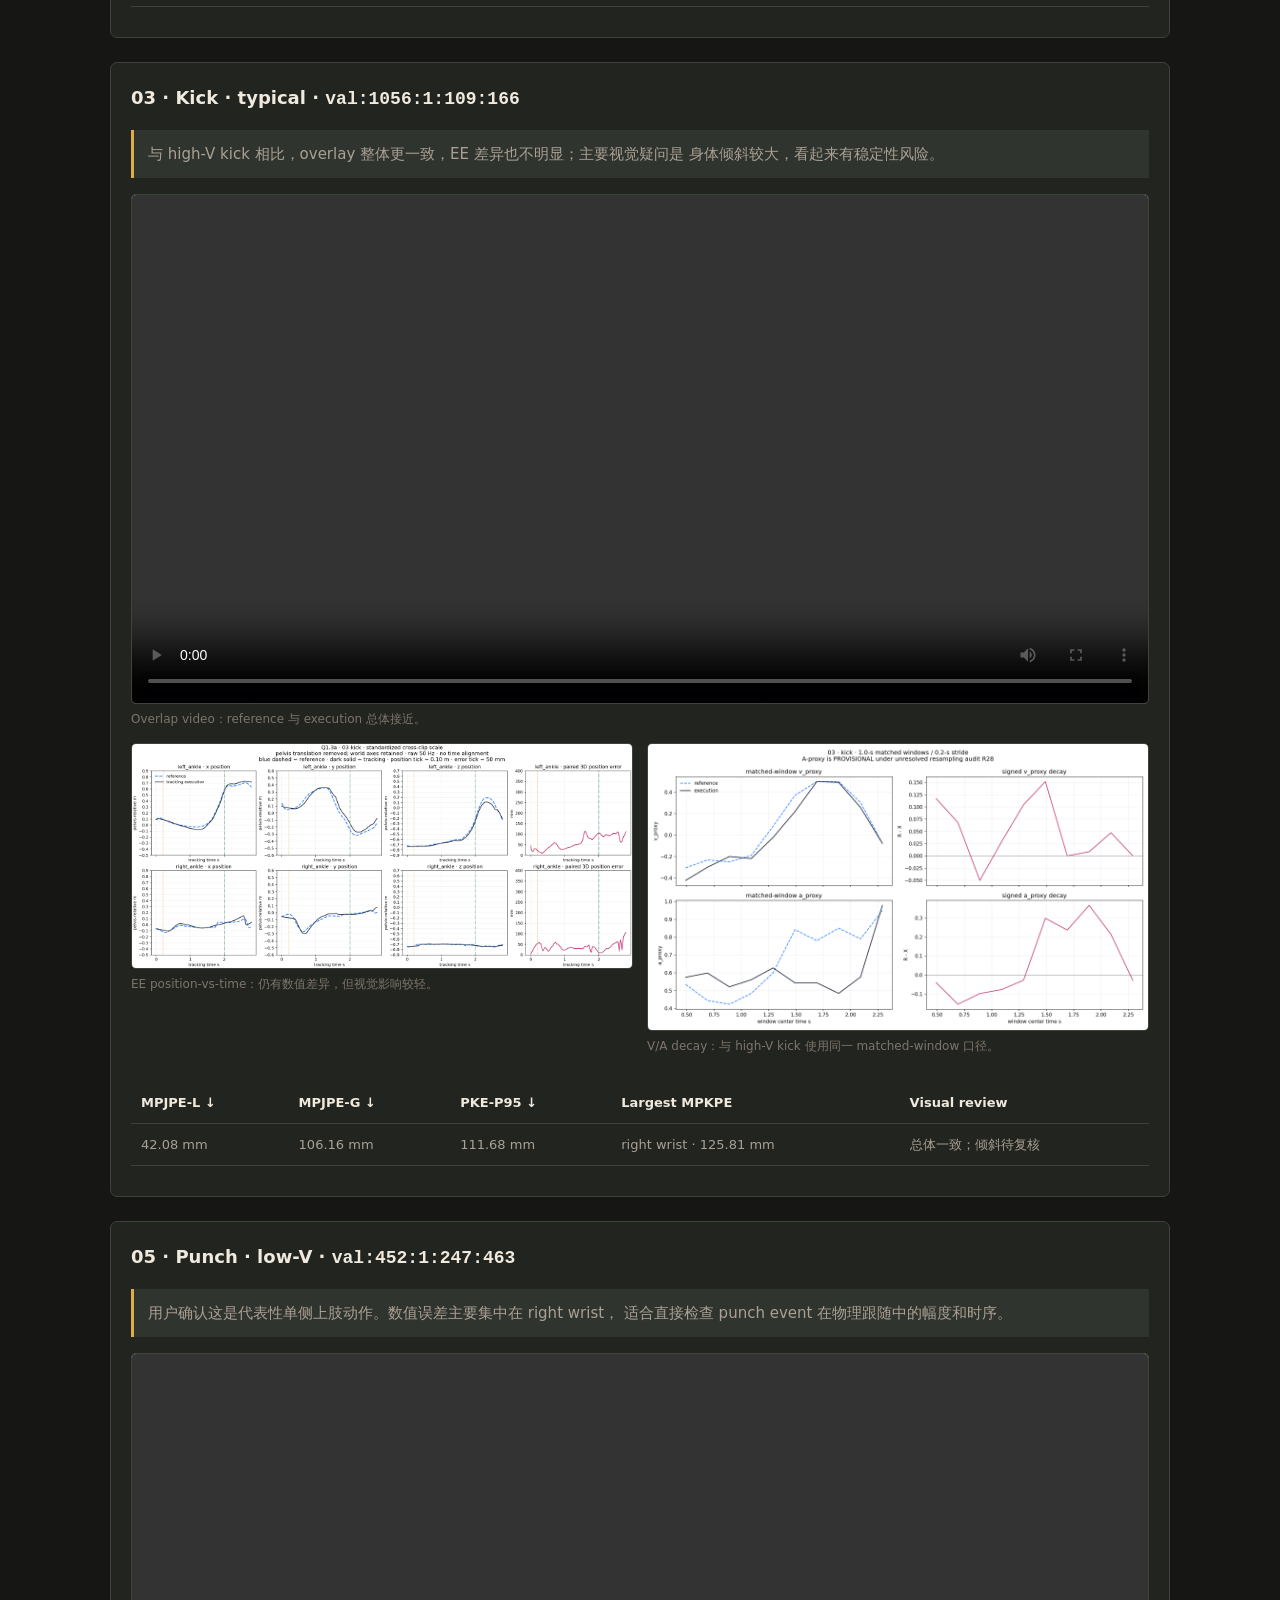
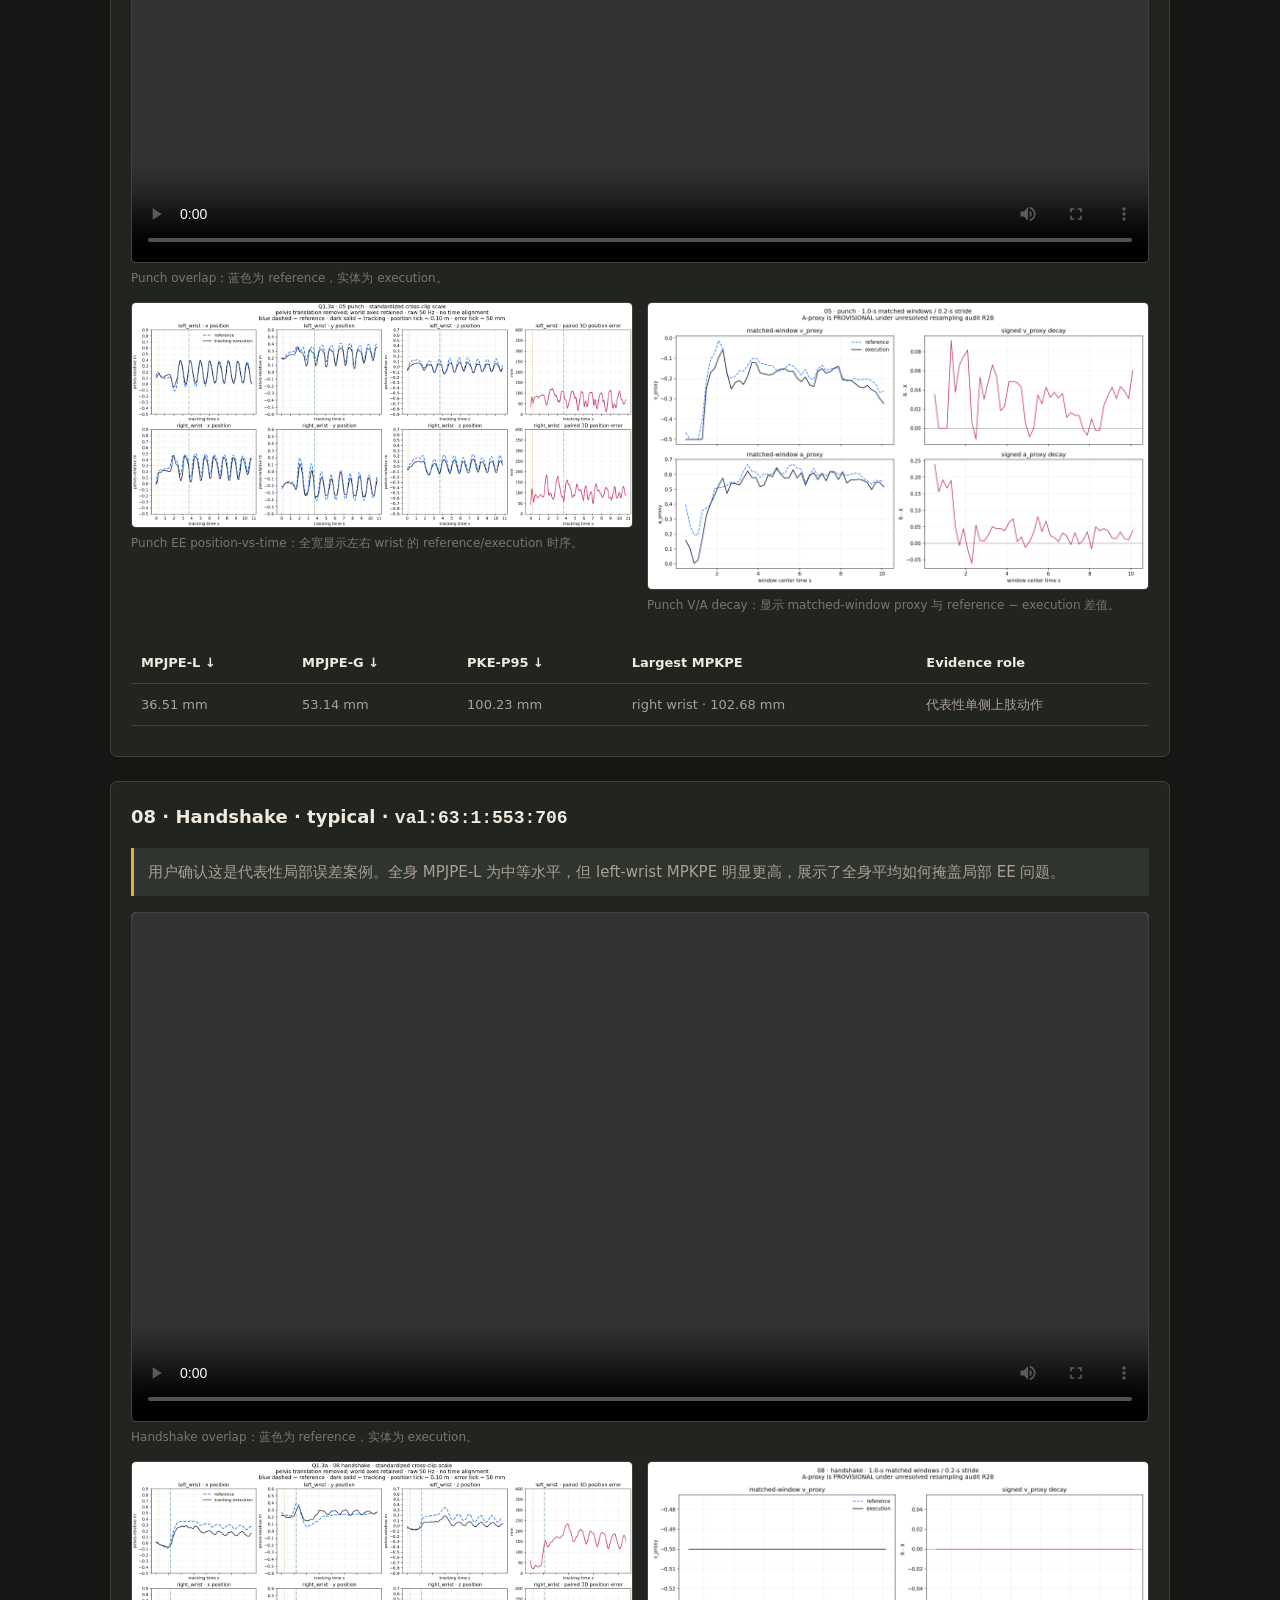
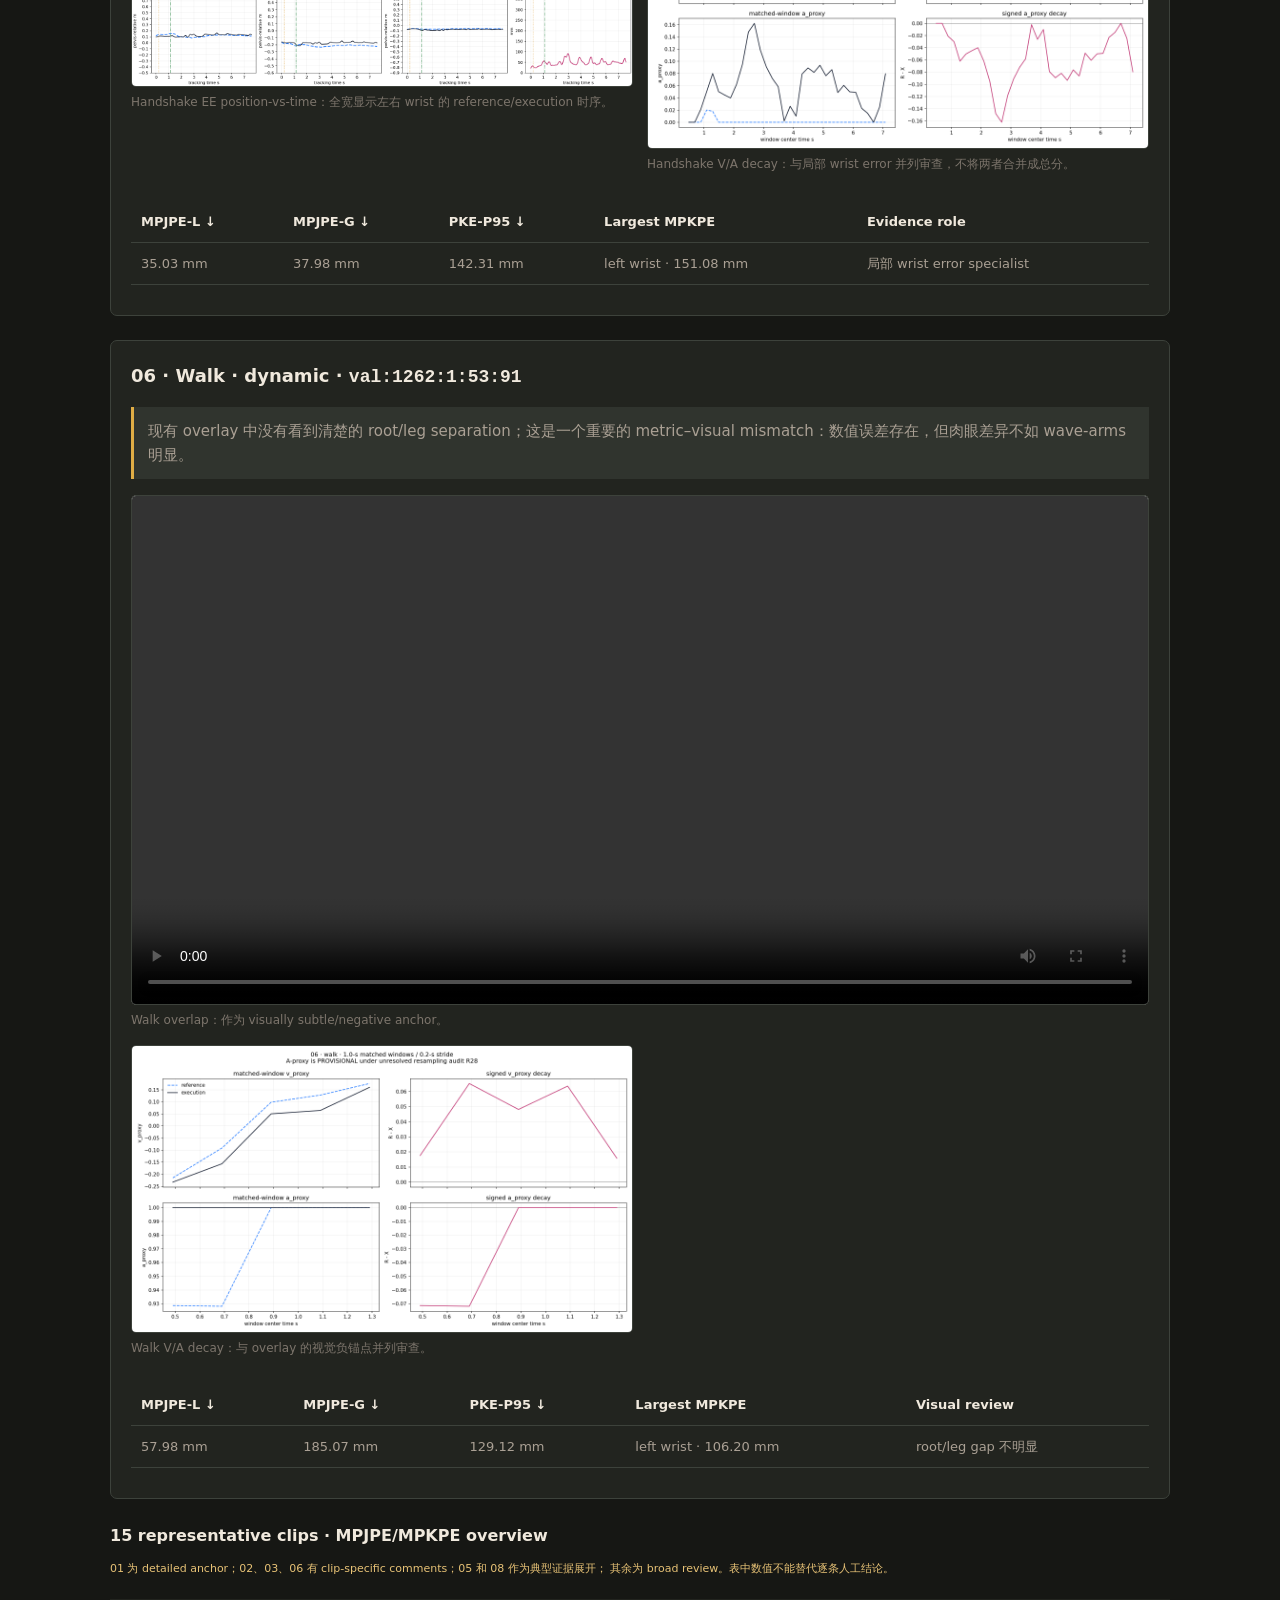
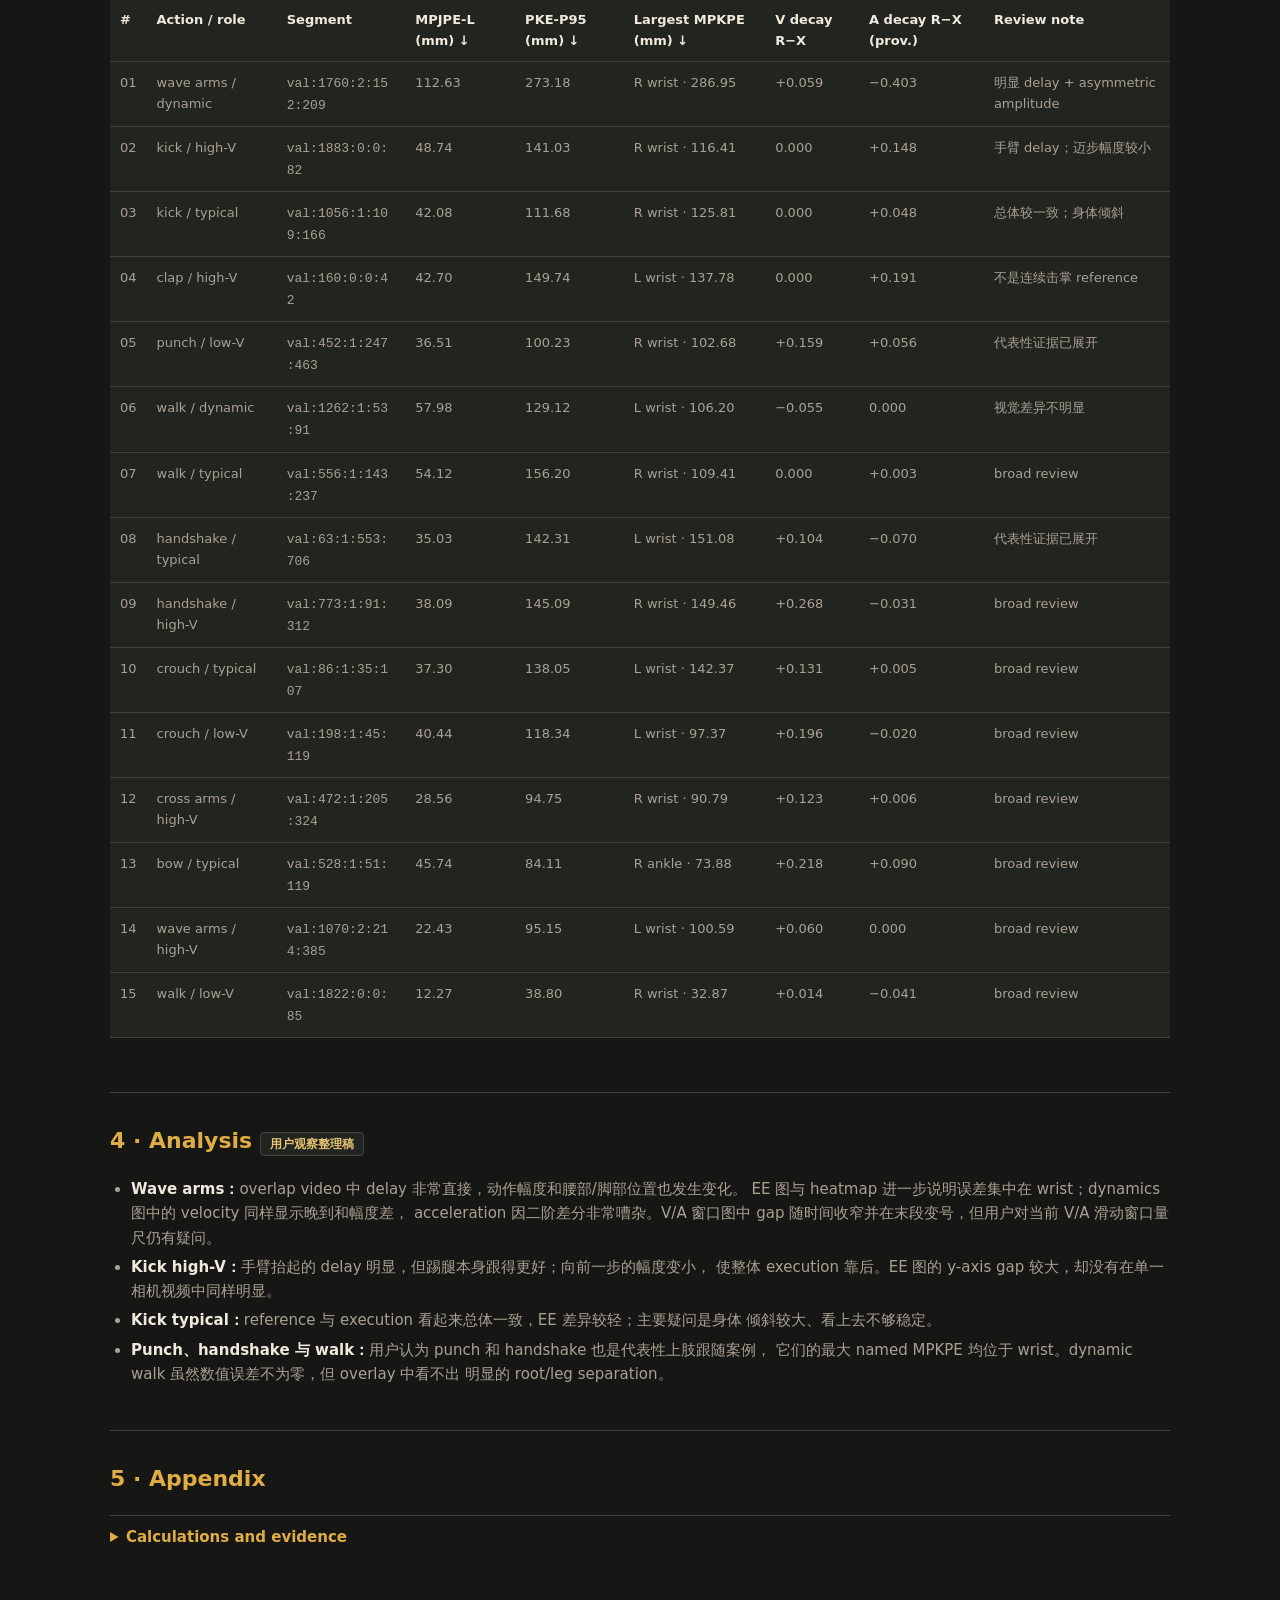
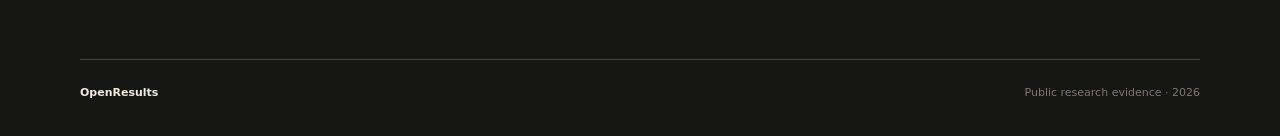
==== commit 4b3ebeb3: "feat: turn OpenResults into a result library" ====
--- a/results/hierarchical-rollout-tracking-audit/index.html
+++ b/results/hierarchical-rollout-tracking-audit/index.html
@@ -38,7 +38,7 @@
 </style>
 <link rel="stylesheet" href="../../assets/site.css">
 </head>
-<body>
+<body class="detail-page">
 <header class="site-header">
   <a class="brand" href="../../index.html" aria-label="OpenResults home"><span class="brand-mark">O</span>OpenResults</a>
   <nav aria-label="Result navigation">
--- a/assets/site.css
+++ b/assets/site.css
@@ -1,53 +1,94 @@
 :root {
-  --bg: #f1f3ef;
-  --surface: #ffffff;
-  --surface-soft: #e6ebe5;
-  --ink: #17211d;
-  --muted: #58645f;
-  --line: #cbd3cd;
-  --accent: #0c766e;
-  --accent-dark: #075750;
-  --coral: #b94f45;
-  --amber: #9a6908;
-  --blue: #245d89;
+  --bg: #161714;
+  --surface: #22241f;
+  --surface-raised: #292c27;
+  --surface-soft: #30342e;
+  --ink: #f0e9dd;
+  --muted: #aaa094;
+  --quiet: #7d756c;
+  --line: #3d423b;
+  --line-strong: #5a6258;
+  --accent: #e0ad45;
+  --accent-dark: #b98525;
+  --green: #79b89a;
+  --red: #d98278;
+  --blue: #79a8ca;
   --mono: "SFMono-Regular", Consolas, "Liberation Mono", monospace;
 }
 
 * { box-sizing: border-box; }
-html { scroll-behavior: smooth; }
+html { color-scheme: dark; scroll-behavior: smooth; }
 body {
+  min-width: 0;
   margin: 0;
   background: var(--bg);
   color: var(--ink);
   font-family: Inter, ui-sans-serif, system-ui, -apple-system, BlinkMacSystemFont, "Segoe UI", "Noto Sans CJK SC", sans-serif;
   letter-spacing: 0;
 }
-a { color: var(--accent-dark); text-underline-offset: 3px; }
-a:focus-visible, button:focus-visible, summary:focus-visible, video:focus-visible {
-  outline: 3px solid #efb33d;
+a { color: var(--accent); text-underline-offset: 3px; }
+button, input, select { font: inherit; letter-spacing: 0; }
+img, video { max-width: 100%; }
+a:focus-visible, button:focus-visible, input:focus-visible, select:focus-visible, summary:focus-visible, video:focus-visible {
+  outline: 3px solid var(--blue);
   outline-offset: 3px;
 }
-img, video { max-width: 100%; }
+.visually-hidden {
+  position: absolute;
+  width: 1px;
+  height: 1px;
+  padding: 0;
+  margin: -1px;
+  overflow: hidden;
+  clip: rect(0, 0, 0, 0);
+  white-space: nowrap;
+  border: 0;
+}
+.skip-link {
+  position: fixed;
+  z-index: 100;
+  top: 8px;
+  left: 8px;
+  padding: 10px 12px;
+  border-radius: 5px;
+  background: var(--accent);
+  color: #17130d;
+  font-weight: 800;
+  transform: translateY(-150%);
+}
+.skip-link:focus { transform: translateY(0); }
 
 .site-header {
   position: sticky;
   z-index: 20;
   top: 0;
-  display: flex;
-  align-items: center;
-  justify-content: space-between;
   min-height: 62px;
-  padding: 0 28px;
-  border-bottom: 1px solid rgba(23, 33, 29, 0.14);
-  background: rgba(241, 243, 239, 0.94);
+  border-bottom: 1px solid var(--line);
+  background: rgba(22, 23, 20, 0.96);
   backdrop-filter: blur(12px);
+}
+.header-inner {
+  display: flex;
+  align-items: center;
+  gap: 14px;
+  width: min(1120px, calc(100% - 40px));
+  min-height: 62px;
+  margin: 0 auto;
+}
+.site-header:not(.catalog-header) {
+  display: flex;
+  align-items: center;
+  gap: 14px;
+  min-height: 62px;
+  padding: 0 max(20px, calc((100% - 1120px) / 2));
 }
 .brand {
   display: inline-flex;
-  align-items: center;
-  gap: 9px;
+  flex: 0 0 auto;
+  align-items: center;
+  gap: 10px;
   color: var(--ink);
-  font-size: 16px;
+  font-size: 17px;
   font-weight: 800;
   text-decoration: none;
 }
@@ -56,139 +97,314 @@
   width: 28px;
   height: 28px;
   place-items: center;
-  border-radius: 5px;
-  background: var(--ink);
-  color: #fff;
+  border: 1px solid var(--accent-dark);
+  border-radius: 5px;
+  background: var(--accent);
+  color: #17130d;
   font-size: 14px;
 }
-.site-header nav { display: flex; align-items: center; gap: 22px; }
-.site-header nav a { color: var(--muted); font-size: 13px; font-weight: 700; text-decoration: none; }
-.site-header nav a:hover { color: var(--ink); }
-
-.home main { overflow: hidden; }
-.home-hero {
-  max-width: 1180px;
-  margin: 0 auto;
-  padding: 64px 28px 42px;
-}
-.hero-copy { max-width: 950px; }
-.eyebrow {
-  margin: 0 0 10px;
-  color: var(--accent-dark);
+.brand-description {
+  min-width: 0;
+  margin: 0;
+  color: var(--quiet);
+  font-size: 13px;
+  overflow: hidden;
+  text-overflow: ellipsis;
+  white-space: nowrap;
+}
+.library-count {
+  flex: 0 0 auto;
+  margin-left: auto;
+  color: var(--muted);
   font-size: 12px;
-  font-weight: 800;
-  text-transform: uppercase;
-}
-.home h1 {
-  max-width: 1050px;
-  margin: 0;
-  color: var(--ink);
-  font-size: 52px;
-  line-height: 1.04;
-  letter-spacing: 0;
-}
-.lede {
-  max-width: 850px;
-  margin: 22px 0 0;
-  color: var(--muted);
-  font-size: 19px;
-  line-height: 1.55;
-}
-.status-row { display: flex; flex-wrap: wrap; gap: 8px; margin: 24px 0; }
-.status-row span {
-  padding: 6px 9px;
-  border: 1px solid var(--line);
-  border-radius: 5px;
-  background: var(--surface);
+}
+.site-header nav {
+  display: flex;
+  align-items: center;
+  gap: 18px;
+  margin-left: auto;
+}
+.site-header nav a {
   color: var(--muted);
   font-size: 12px;
   font-weight: 700;
-}
-.status-row .status-draft { border-color: #d9bb79; color: var(--amber); background: #fff9e9; }
-.hero-evidence { margin: 28px 0 0; }
-.hero-evidence video {
+  text-decoration: none;
+}
+.site-header nav a:hover { color: var(--ink); }
+
+.catalog-main {
+  width: min(1120px, calc(100% - 40px));
+  min-height: calc(100vh - 124px);
+  margin: 0 auto;
+  padding: 38px 0 72px;
+}
+.catalog-intro {
+  display: flex;
+  align-items: end;
+  justify-content: space-between;
+  gap: 36px;
+  padding-bottom: 24px;
+}
+.eyebrow {
+  margin: 0 0 7px;
+  color: var(--accent);
+  font-size: 11px;
+  font-weight: 800;
+  text-transform: uppercase;
+}
+.catalog-intro h1 {
+  margin: 0;
+  font-size: 30px;
+  line-height: 1.15;
+  letter-spacing: 0;
+}
+.catalog-intro p:last-child {
+  margin: 8px 0 0;
+  color: var(--muted);
+  font-size: 14px;
+  line-height: 1.5;
+}
+.catalog-stats {
+  display: flex;
+  flex: 0 0 auto;
+  gap: 24px;
+  margin: 0;
+}
+.catalog-stats div { min-width: 72px; }
+.catalog-stats dt { color: var(--ink); font-size: 23px; font-weight: 800; }
+.catalog-stats dd { margin: 2px 0 0; color: var(--quiet); font-size: 11px; }
+
+.catalog-tools {
+  display: grid;
+  grid-template-columns: minmax(260px, 1fr) 190px 180px auto;
+  gap: 8px;
+  padding: 10px;
+  border: 1px solid var(--line-strong);
+  border-radius: 7px;
+  background: var(--surface);
+}
+.search-field input, .select-field select {
+  width: 100%;
+  height: 42px;
+  border: 1px solid var(--line);
+  border-radius: 5px;
+  background: var(--bg);
+  color: var(--ink);
+}
+.search-field input {
+  padding: 0 13px;
+}
+.search-field input::placeholder { color: var(--quiet); }
+.select-field { position: relative; }
+.select-field span {
+  position: absolute;
+  z-index: 1;
+  top: 5px;
+  left: 12px;
+  color: var(--quiet);
+  font-size: 9px;
+  font-weight: 800;
+  text-transform: uppercase;
+  pointer-events: none;
+}
+.select-field select { padding: 13px 30px 0 11px; font-size: 12px; }
+.clear-filters {
+  min-width: 64px;
+  height: 42px;
+  border: 1px solid var(--line);
+  border-radius: 5px;
+  background: var(--surface-soft);
+  color: var(--ink);
+  cursor: pointer;
+  font-size: 12px;
+  font-weight: 700;
+}
+.clear-filters:hover { border-color: var(--accent-dark); }
+.catalog-status {
+  min-height: 37px;
+  padding: 12px 2px 8px;
+  color: var(--quiet);
+  font-size: 11px;
+}
+
+.result-groups { display: grid; gap: 26px; }
+.result-group { min-width: 0; }
+.result-group > summary {
+  display: flex;
+  min-height: 30px;
+  align-items: center;
+  gap: 9px;
+  margin-bottom: 9px;
+  color: var(--muted);
+  cursor: pointer;
+  list-style: none;
+  text-transform: uppercase;
+}
+.result-group > summary::-webkit-details-marker { display: none; }
+.result-group > summary::before {
+  content: "▾";
+  color: var(--accent);
+  font-size: 11px;
+}
+.result-group:not([open]) > summary::before { content: "▸"; }
+.group-title { font-size: 11px; font-weight: 800; }
+.group-count { color: var(--quiet); font-size: 10px; }
+.result-grid {
+  display: grid;
+  grid-template-columns: repeat(3, minmax(0, 1fr));
+  gap: 12px;
+}
+.result-card {
+  min-width: 0;
+  overflow: hidden;
+  border: 1px solid var(--line);
+  border-radius: 7px;
+  background: var(--surface);
+}
+.result-card:hover { border-color: var(--line-strong); }
+.result-visual {
+  display: block;
+  aspect-ratio: 16 / 8.5;
+  overflow: hidden;
+  border-bottom: 1px solid var(--line);
+  background: #eeeae2;
+}
+.result-visual img {
   display: block;
   width: 100%;
-  max-height: 620px;
+  height: 100%;
+  object-fit: cover;
+  object-position: center;
+  transition: transform 180ms ease;
+}
+.result-visual:hover img { transform: scale(1.02); }
+.result-card-body { padding: 14px; }
+.result-meta {
+  display: flex;
+  align-items: center;
+  justify-content: space-between;
+  gap: 10px;
+  color: var(--quiet);
+  font-size: 10px;
+  text-transform: uppercase;
+}
+.result-category { color: var(--blue); font-weight: 800; }
+.result-card h3 {
+  margin: 9px 0 7px;
+  font-size: 18px;
+  line-height: 1.28;
+  letter-spacing: 0;
+}
+.result-card h3 a { color: var(--ink); text-decoration: none; }
+.result-card h3 a:hover { color: var(--accent); }
+.result-status {
+  display: inline-flex;
+  align-items: center;
+  min-height: 22px;
+  padding: 0 7px;
+  border: 1px solid var(--line-strong);
+  border-radius: 4px;
+  color: var(--muted);
+  font-size: 10px;
+  font-weight: 700;
+}
+.result-status.analysis-draft { border-color: #725d34; color: #e7c276; }
+.result-status.complete, .result-status.published { border-color: #3e6853; color: var(--green); }
+.result-summary {
+  min-height: 84px;
+  margin: 12px 0;
+  color: var(--muted);
+  font-size: 12px;
+  line-height: 1.55;
+}
+.result-metrics {
+  display: grid;
+  grid-template-columns: repeat(3, minmax(0, 1fr));
+  margin: 0;
+  padding: 10px 0;
+  border-top: 1px solid var(--line);
+  border-bottom: 1px solid var(--line);
+}
+.result-metrics div { min-width: 0; padding: 0 8px; border-left: 1px solid var(--line); }
+.result-metrics div:first-child { padding-left: 0; border-left: 0; }
+.result-metrics dt { color: var(--ink); font-size: 12px; font-weight: 800; overflow-wrap: anywhere; }
+.result-metrics dd { margin: 3px 0 0; color: var(--quiet); font-size: 9px; line-height: 1.3; }
+.result-tags {
+  display: flex;
+  flex-wrap: wrap;
+  gap: 5px;
+  min-height: 42px;
+  margin: 11px 0;
+  padding: 0;
+  list-style: none;
+}
+.result-tags li { color: var(--quiet); font-size: 10px; }
+.result-tags li:not(:last-child)::after { content: " ·"; }
+.result-actions { display: flex; gap: 6px; }
+.result-actions a {
+  display: inline-flex;
+  min-height: 36px;
+  align-items: center;
+  justify-content: center;
+  padding: 0 11px;
   border: 1px solid var(--line);
-  border-radius: 6px;
-  background: #101512;
-}
-figcaption { margin-top: 8px; color: var(--muted); font-size: 12px; line-height: 1.5; }
-
-.finding-band {
-  display: grid;
-  grid-template-columns: minmax(220px, 0.8fr) minmax(0, 2fr);
-  gap: 36px;
-  padding: 54px max(28px, calc((100vw - 1124px) / 2));
-  background: var(--ink);
-  color: #fff;
-}
-.finding-band .eyebrow { color: #7dd3c7; }
-.finding-band h2 { margin: 0; font-size: 28px; line-height: 1.2; }
-.finding-grid { display: grid; grid-template-columns: repeat(3, 1fr); gap: 1px; background: #4b5651; }
-.finding-grid article { display: flex; min-height: 138px; flex-direction: column; justify-content: space-between; padding: 20px; background: var(--ink); }
-.finding-grid strong { color: #fff; font-size: 25px; }
-.finding-grid span { color: #b8c4be; font-size: 13px; line-height: 1.45; }
-
-.result-overview {
-  display: grid;
-  grid-template-columns: minmax(280px, 0.8fr) minmax(0, 1.4fr);
-  gap: 52px;
-  max-width: 1180px;
-  margin: 0 auto;
-  padding: 76px 28px;
-  align-items: start;
-}
-.result-overview h2, .principles h2 { margin: 0 0 18px; font-size: 34px; line-height: 1.12; }
-.result-overview p { color: var(--muted); font-size: 16px; line-height: 1.7; }
-.result-overview figure { margin: 0; }
-.result-overview img { display: block; width: 100%; border: 1px solid var(--line); border-radius: 6px; background: #fff; }
+  border-radius: 5px;
+  font-size: 11px;
+  font-weight: 800;
+  text-decoration: none;
+}
+.primary-action { border-color: var(--accent-dark) !important; background: var(--accent); color: #18130c; }
+.primary-action:hover { background: #ebbd5e; }
+.secondary-action { color: var(--muted); }
+.secondary-action:hover { border-color: var(--line-strong); color: var(--ink); }
 .primary-link {
   display: inline-flex;
-  min-height: 44px;
-  align-items: center;
-  margin-top: 12px;
-  padding: 0 16px;
+  min-height: 42px;
+  align-items: center;
+  padding: 0 13px;
+  border: 1px solid var(--accent-dark);
   border-radius: 5px;
   background: var(--accent);
-  color: #fff;
-  font-size: 14px;
+  color: #18130c;
+  font-size: 12px;
   font-weight: 800;
   text-decoration: none;
 }
-.primary-link:hover { background: var(--accent-dark); }
-
-.principles {
-  padding: 66px max(28px, calc((100vw - 1124px) / 2));
-  border-top: 1px solid var(--line);
-  background: var(--surface);
-}
-.principle-list { display: grid; grid-template-columns: repeat(2, 1fr); gap: 0 42px; margin-top: 26px; }
-.principle-list p { display: grid; grid-template-columns: 130px 1fr; gap: 18px; margin: 0; padding: 18px 0; border-top: 1px solid var(--line); }
-.principle-list span { color: var(--muted); line-height: 1.5; }
+.empty-state, .load-error {
+  margin: 18px 0;
+  padding: 30px;
+  border: 1px dashed var(--line-strong);
+  border-radius: 7px;
+  color: var(--muted);
+  text-align: center;
+}
+.empty-state strong { color: var(--ink); }
+.empty-state p { margin: 7px 0 0; font-size: 13px; }
 
 .result-page {
-  max-width: 1120px !important;
+  width: min(1060px, calc(100% - 40px)) !important;
+  max-width: none !important;
   margin: 0 auto !important;
-  padding: 42px 28px 80px !important;
-}
-.result-page .back-link { display: inline-block; margin-bottom: 20px; color: var(--muted); font-size: 13px; font-weight: 700; }
-.result-page h1 { max-width: 900px; margin: 0 0 14px; color: var(--ink); font-size: 38px; line-height: 1.12; }
+  padding: 42px 0 80px !important;
+}
+.result-page .back-link { display: inline-block; margin-bottom: 20px; color: var(--muted); font-size: 12px; font-weight: 700; }
+.result-page h1 { max-width: 900px; margin: 0 0 14px; color: var(--ink); font-size: 36px; line-height: 1.15; letter-spacing: 0; }
 .result-page > p { max-width: 850px; color: var(--muted); }
 .result-page section {
-  margin: 48px 0 0;
-  padding: 34px 0 0;
+  margin: 44px 0 0;
+  padding: 30px 0 0;
   border: 0;
   border-top: 1px solid var(--line);
   border-radius: 0;
   background: transparent;
 }
-.result-page section h2 { margin-bottom: 18px; color: var(--accent-dark); font-size: 24px; }
+.result-page section h2 { margin-bottom: 18px; color: var(--accent); font-size: 22px; }
+.result-page h3 { color: var(--ink); }
 .result-page p, .result-page li, .result-page td { color: var(--muted); }
 .result-page strong, .result-page th { color: var(--ink); }
-.result-page .chip { border-radius: 5px; border-color: var(--line); background: var(--surface); color: var(--muted); }
-.result-page .draft, .result-page .partial, .result-page .status { color: var(--amber); }
+.result-page .meta { gap: 6px; }
+.result-page .chip { border-radius: 4px; border-color: var(--line); background: var(--surface); color: var(--muted); }
+.result-page .draft, .result-page .partial, .result-page .status { color: #e7c276; }
 .result-page .flow { gap: 8px; }
 .result-page .node { border-color: var(--line); border-radius: 6px; background: var(--surface); color: var(--muted); }
 .result-page .node strong { color: var(--ink); }
@@ -196,57 +412,71 @@
 .result-page table { background: var(--surface); }
 .result-page th, .result-page td { padding: 10px; border-color: var(--line); }
 .result-page .action-block {
-  margin: 26px 0;
-  padding: 22px;
+  margin: 24px 0;
+  padding: 20px;
   border: 1px solid var(--line);
-  border-radius: 6px;
+  border-radius: 7px;
   background: var(--surface);
 }
-.result-page .action-block h3 { margin-top: 0; color: var(--ink); }
-.result-page .evidence-grid { grid-template-columns: repeat(2, minmax(0, 1fr)) !important; gap: 18px; }
+.result-page .action-block h3 { margin-top: 0; }
+.result-page .evidence-grid { grid-template-columns: repeat(2, minmax(0, 1fr)) !important; gap: 14px; }
 .result-page .evidence-grid figure:first-child { grid-column: 1 / -1; }
 .result-page img, .result-page video { display: block; border-color: var(--line); border-radius: 5px; background: #fff; }
+.result-page figcaption { color: var(--quiet); }
 .result-page details { border-color: var(--line); }
-.result-page summary { min-height: 44px; color: var(--accent-dark); font-weight: 700; }
-.result-page pre { background: #1d2521; color: #eef4f0; }
+.result-page summary { min-height: 44px; color: var(--accent); font-weight: 700; }
+.result-page pre { background: #11100e; color: var(--ink); }
 .result-page code { overflow-wrap: anywhere; }
 
 .site-footer {
   display: flex;
   justify-content: space-between;
   gap: 20px;
-  padding: 28px max(28px, calc((100vw - 1124px) / 2));
+  width: min(1120px, calc(100% - 40px));
+  margin: 0 auto;
+  padding: 24px 0 34px;
   border-top: 1px solid var(--line);
-  color: var(--muted);
-  font-size: 12px;
+  color: var(--quiet);
+  font-size: 11px;
 }
 .site-footer span:first-child { color: var(--ink); font-weight: 800; }
 
-@media (max-width: 760px) {
-  .site-header { min-height: 56px; padding: 0 14px; }
-  .site-header .brand { gap: 0; font-size: 0; }
-  .site-header .brand-mark { font-size: 14px; }
-  .site-header nav { gap: 12px; }
-  .site-header nav a { font-size: 11px; }
-  .home-hero { padding: 42px 16px 30px; }
-  .home h1 { font-size: 36px; }
-  .lede { font-size: 16px; }
-  .finding-band, .result-overview { grid-template-columns: 1fr; }
-  .finding-band { padding: 42px 16px; }
-  .finding-grid { grid-template-columns: 1fr; }
-  .finding-grid article { min-height: 108px; }
-  .result-overview { gap: 30px; padding: 54px 16px; }
-  .principles { padding: 48px 16px; }
-  .principle-list { grid-template-columns: 1fr; }
-  .principle-list p { grid-template-columns: 105px 1fr; }
-  .result-page { padding: 30px 14px 60px !important; }
-  .result-page h1 { font-size: 29px; }
+@media (max-width: 820px) {
+  .catalog-tools { grid-template-columns: minmax(0, 1fr) 170px 160px auto; }
+  .result-grid { grid-template-columns: repeat(2, minmax(0, 1fr)); }
+}
+
+@media (max-width: 620px) {
+  .header-inner, .catalog-main, .result-page, .site-footer { width: min(100% - 24px, 1120px) !important; }
+  .site-header, .header-inner, .site-header:not(.catalog-header) { min-height: 54px; }
+  .site-header:not(.catalog-header) { padding: 0 12px; }
+  .brand { font-size: 15px; }
+  .brand-mark { width: 26px; height: 26px; }
+  .brand-description { display: none; }
+  .library-count { font-size: 10px; }
+  .site-header nav { gap: 11px; }
+  .site-header nav a { font-size: 10px; }
+  .catalog-main { padding: 28px 0 54px; }
+  .catalog-intro { display: block; }
+  .catalog-intro h1 { font-size: 26px; }
+  .catalog-stats { margin-top: 22px; gap: 14px; }
+  .catalog-stats div { min-width: 62px; }
+  .catalog-tools { grid-template-columns: 1fr 1fr; }
+  .search-field { grid-column: 1 / -1; }
+  .clear-filters { grid-column: 1 / -1; width: 100%; }
+  .result-grid { grid-template-columns: 1fr; }
+  .result-summary { min-height: 0; }
+  .result-tags { min-height: 0; }
+  .result-actions a { min-height: 42px; }
+  .result-page { padding: 28px 0 56px !important; }
+  .result-page h1 { font-size: 27px; }
   .result-page .flow, .result-page .evidence-grid { grid-template-columns: 1fr !important; }
   .result-page .evidence-grid figure:first-child { grid-column: auto; }
-  .result-page .action-block { padding: 14px; }
-  .site-footer { flex-direction: column; padding: 24px 16px; }
+  .result-page .action-block { padding: 13px; }
+  .site-footer { flex-direction: column; }
 }
 
 @media (prefers-reduced-motion: reduce) {
   html { scroll-behavior: auto; }
-}
+  .result-visual img { transition: none; }
+}
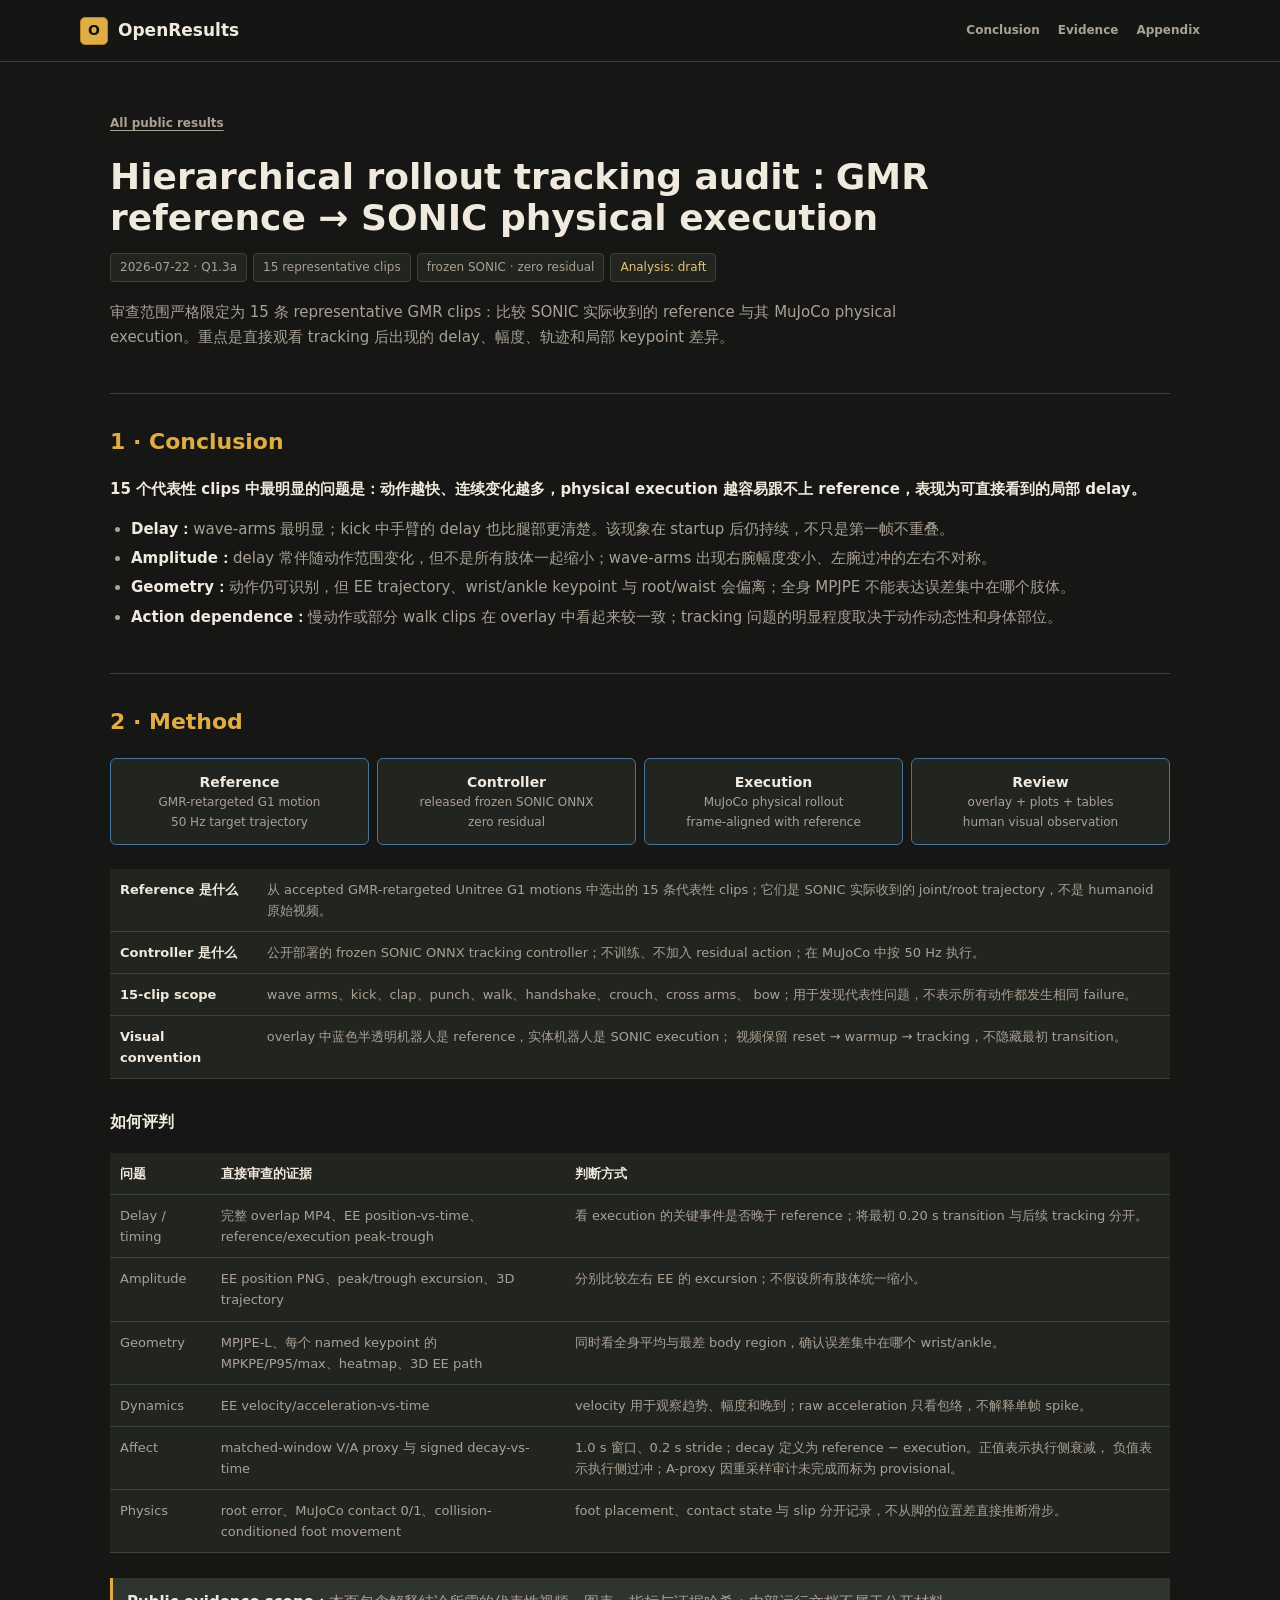
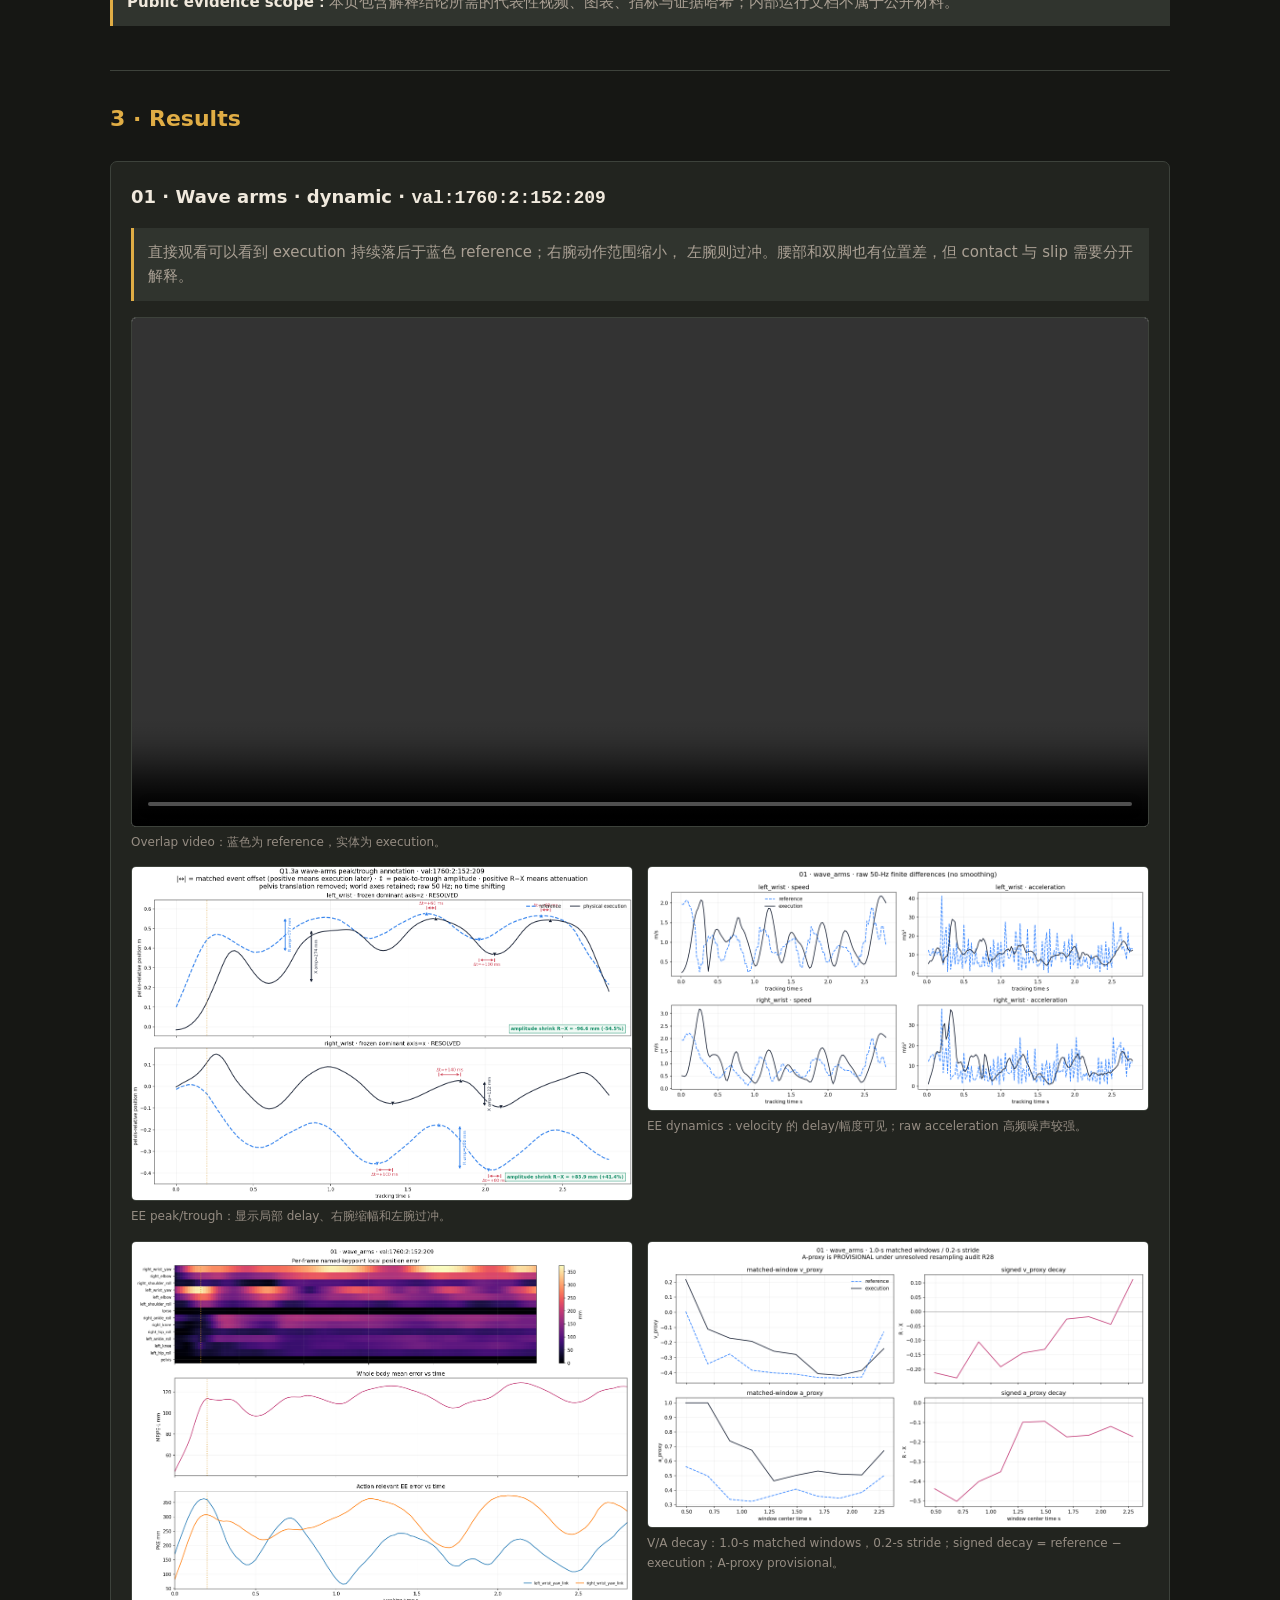
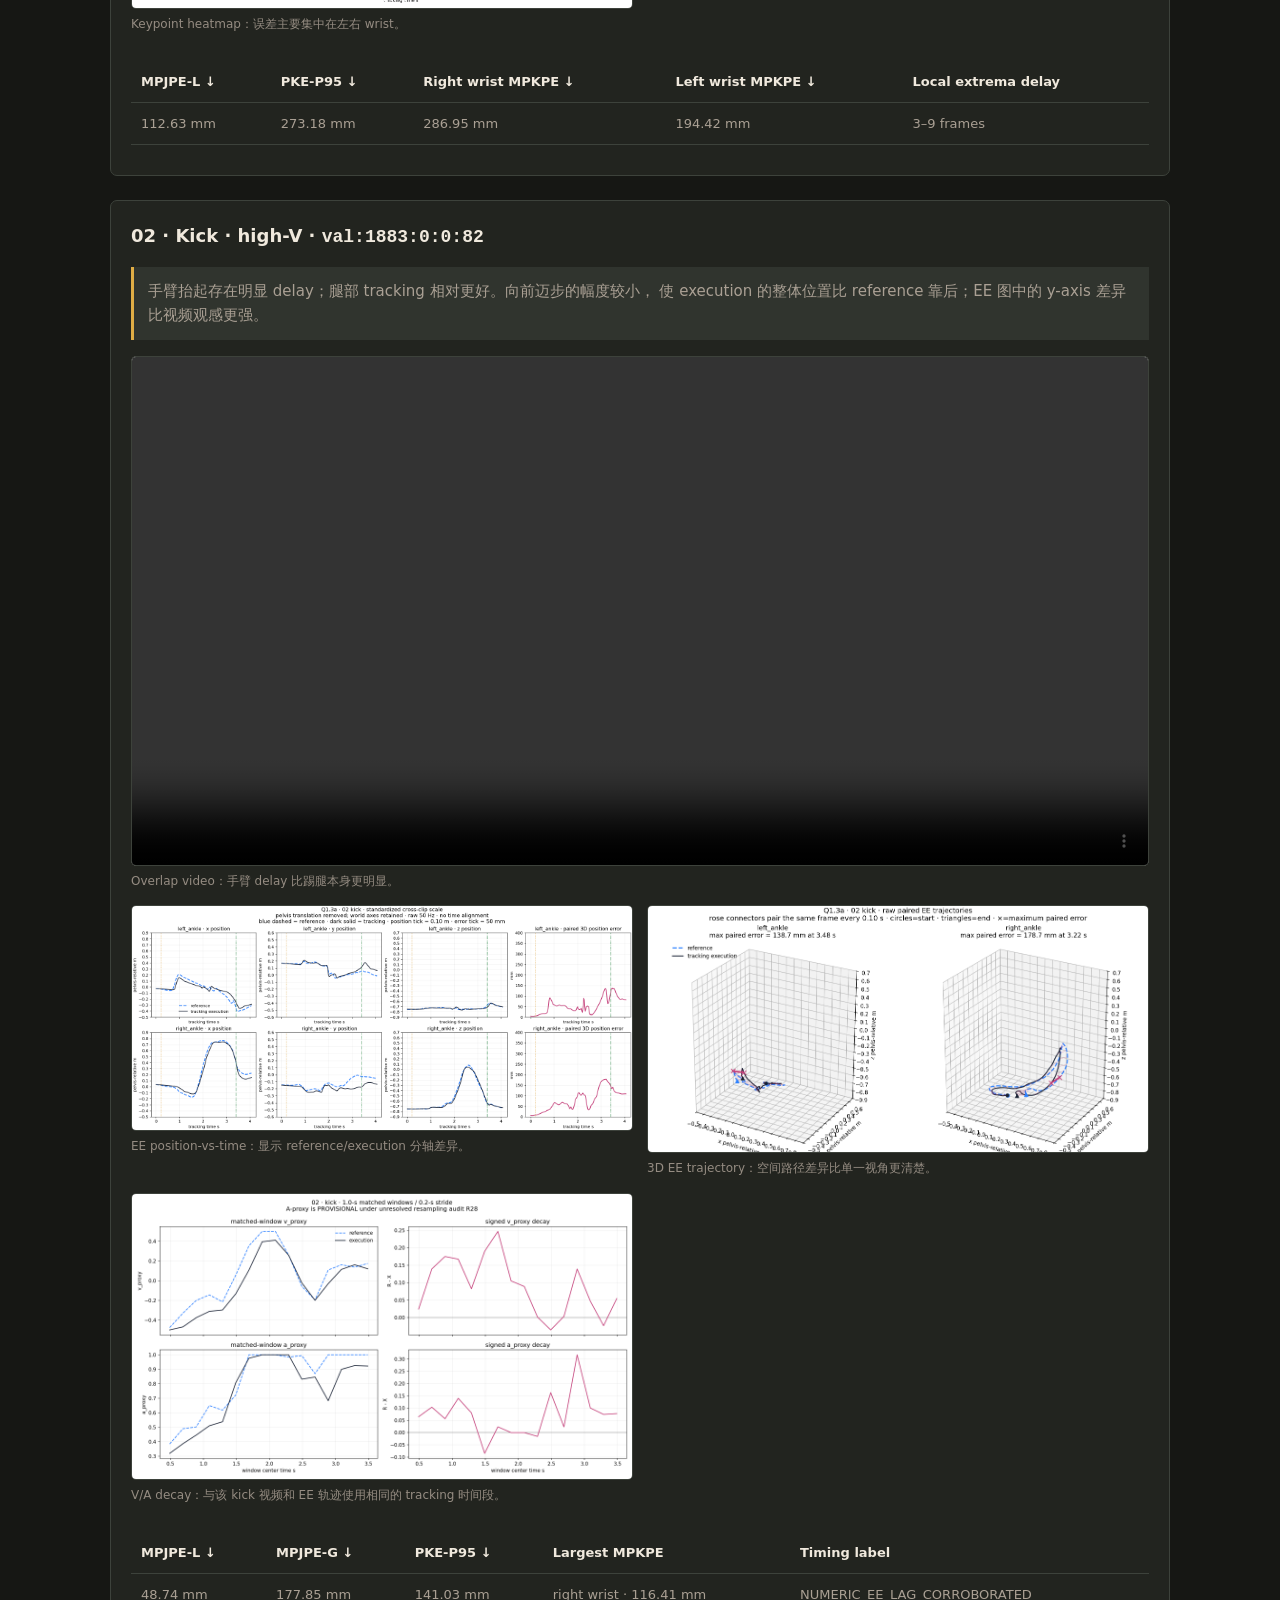
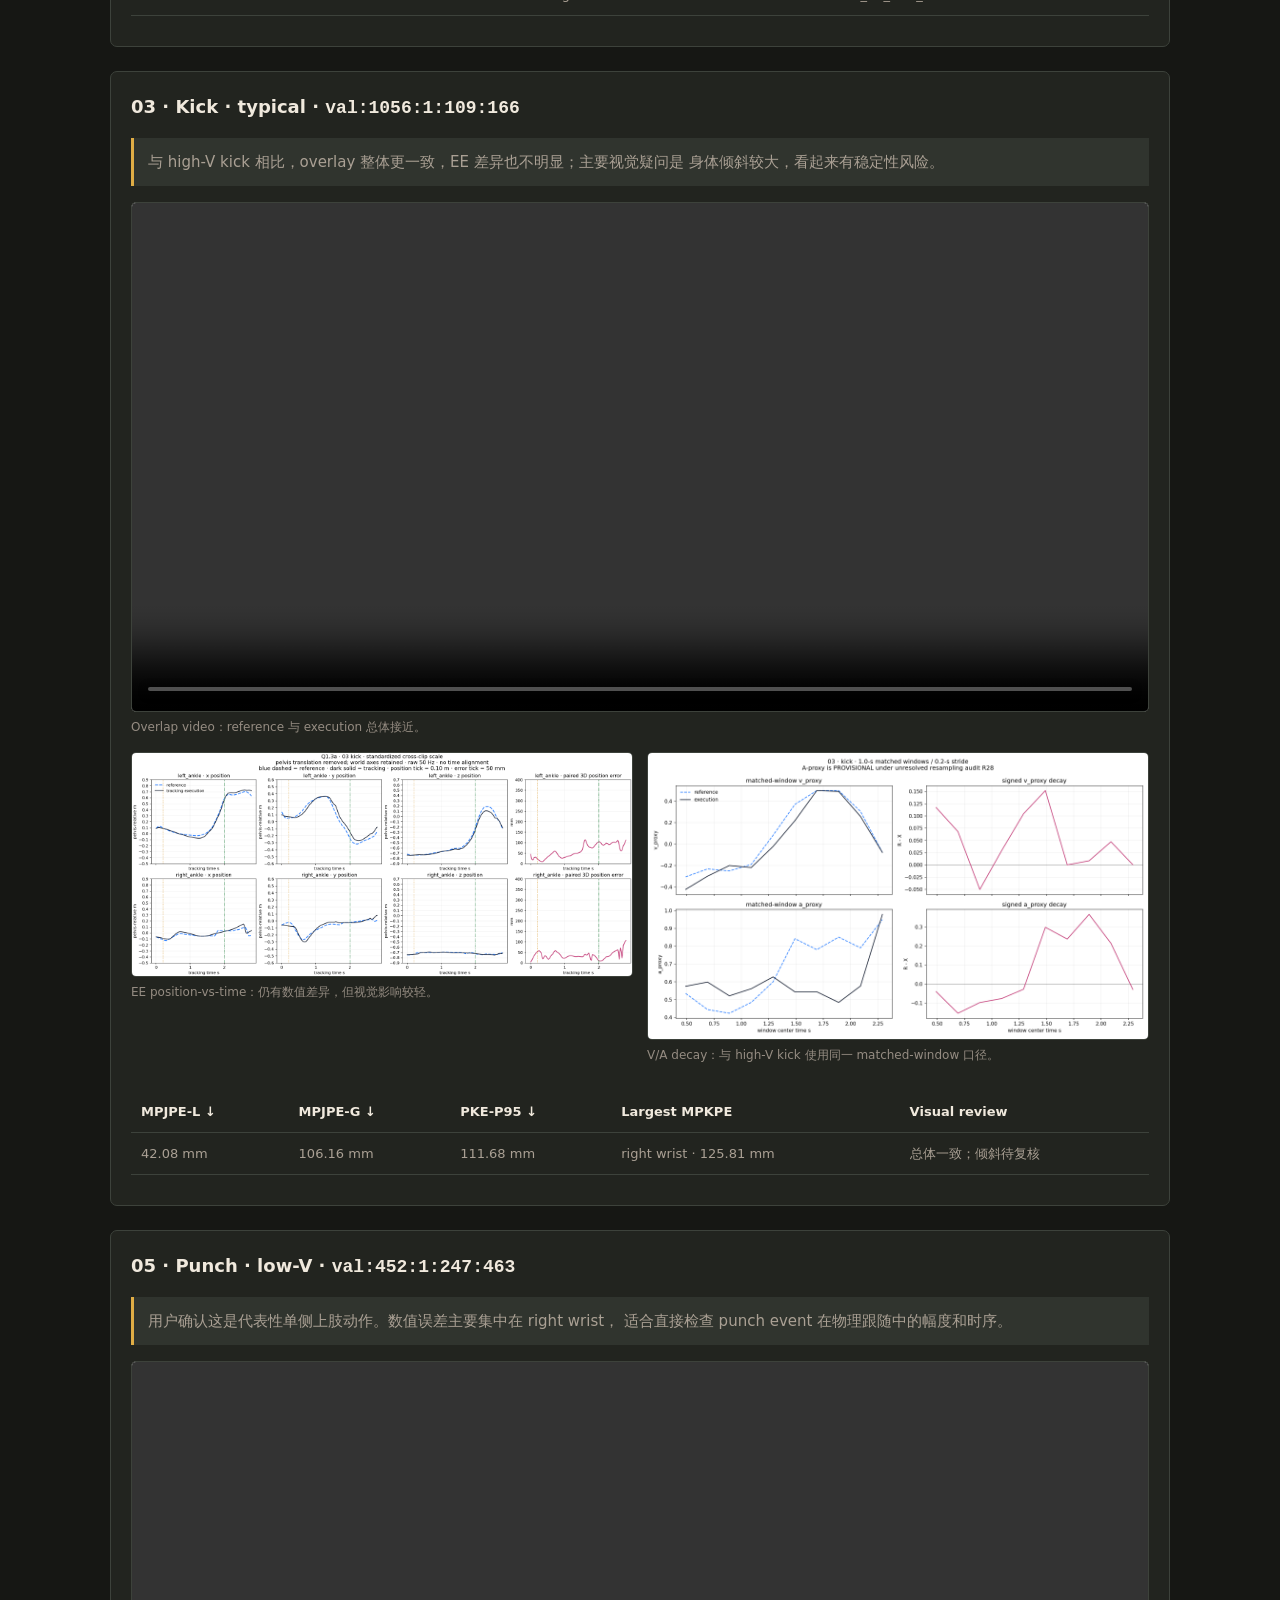
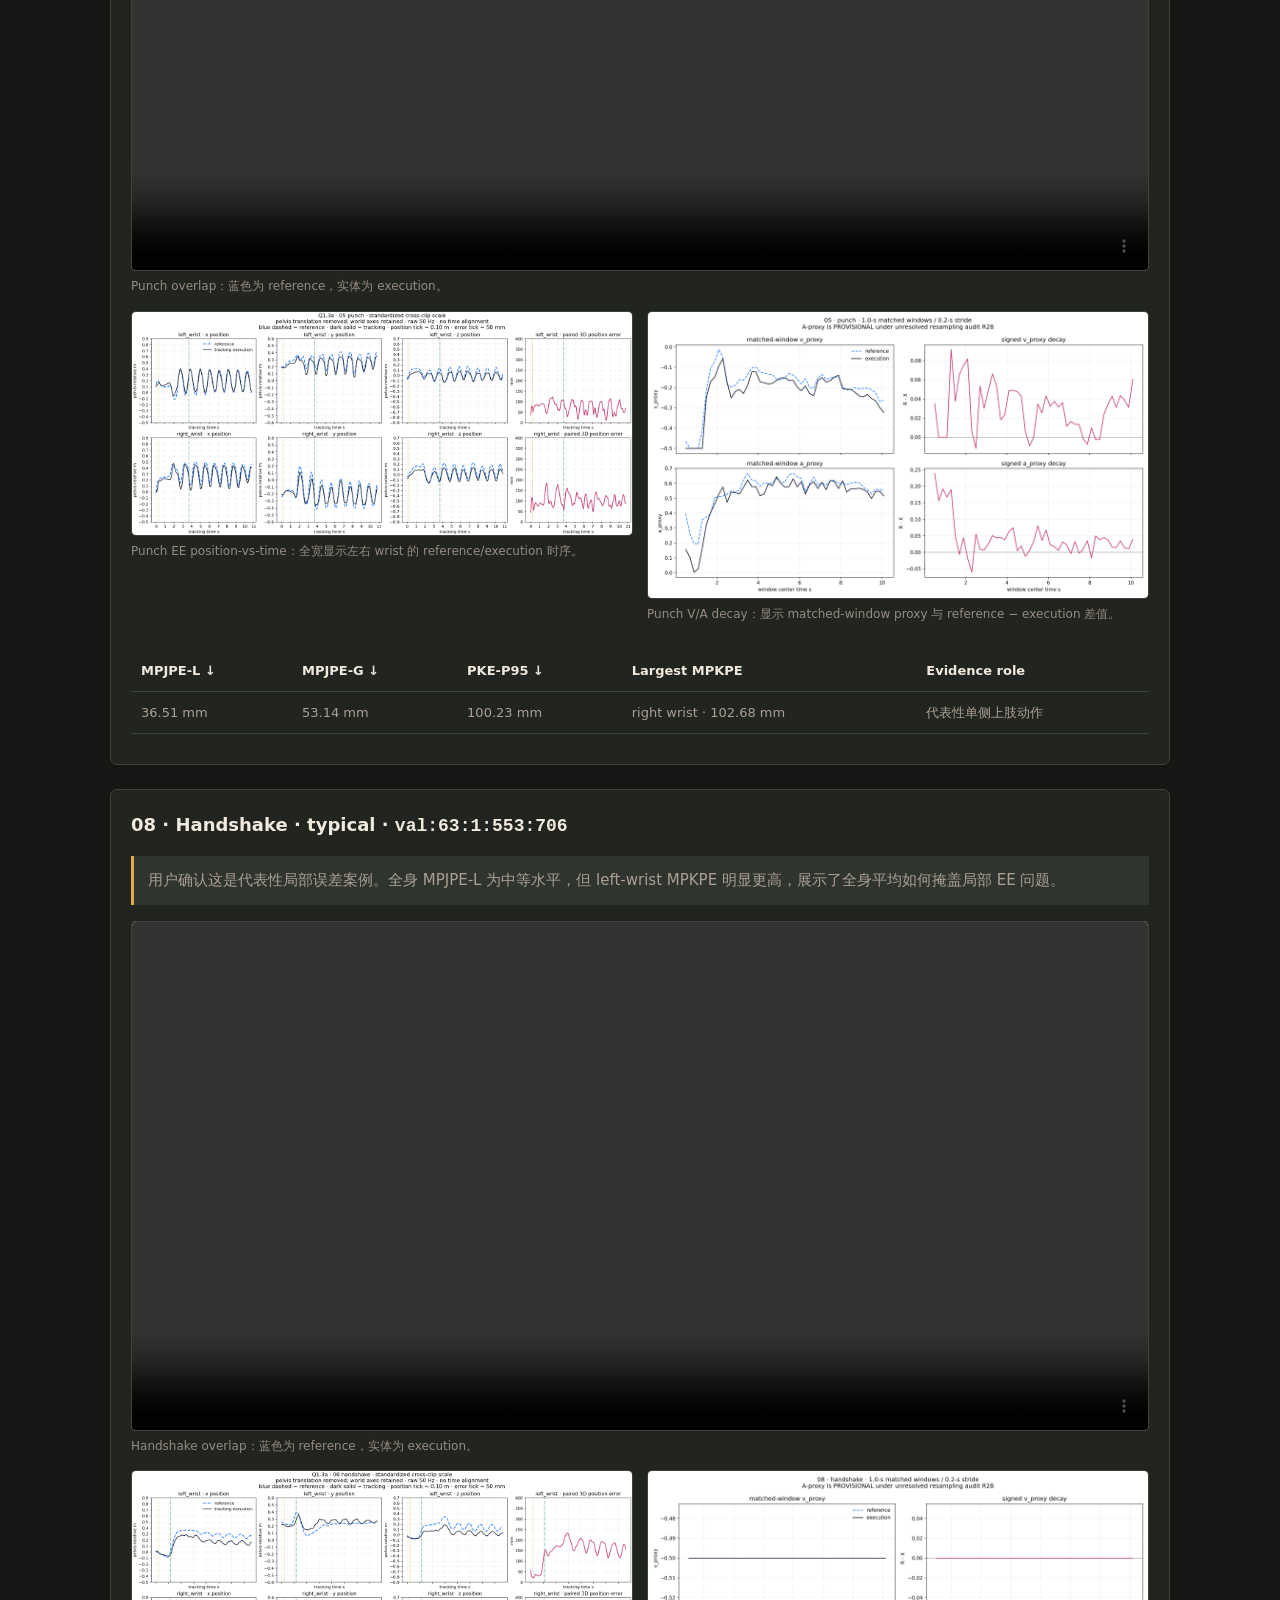
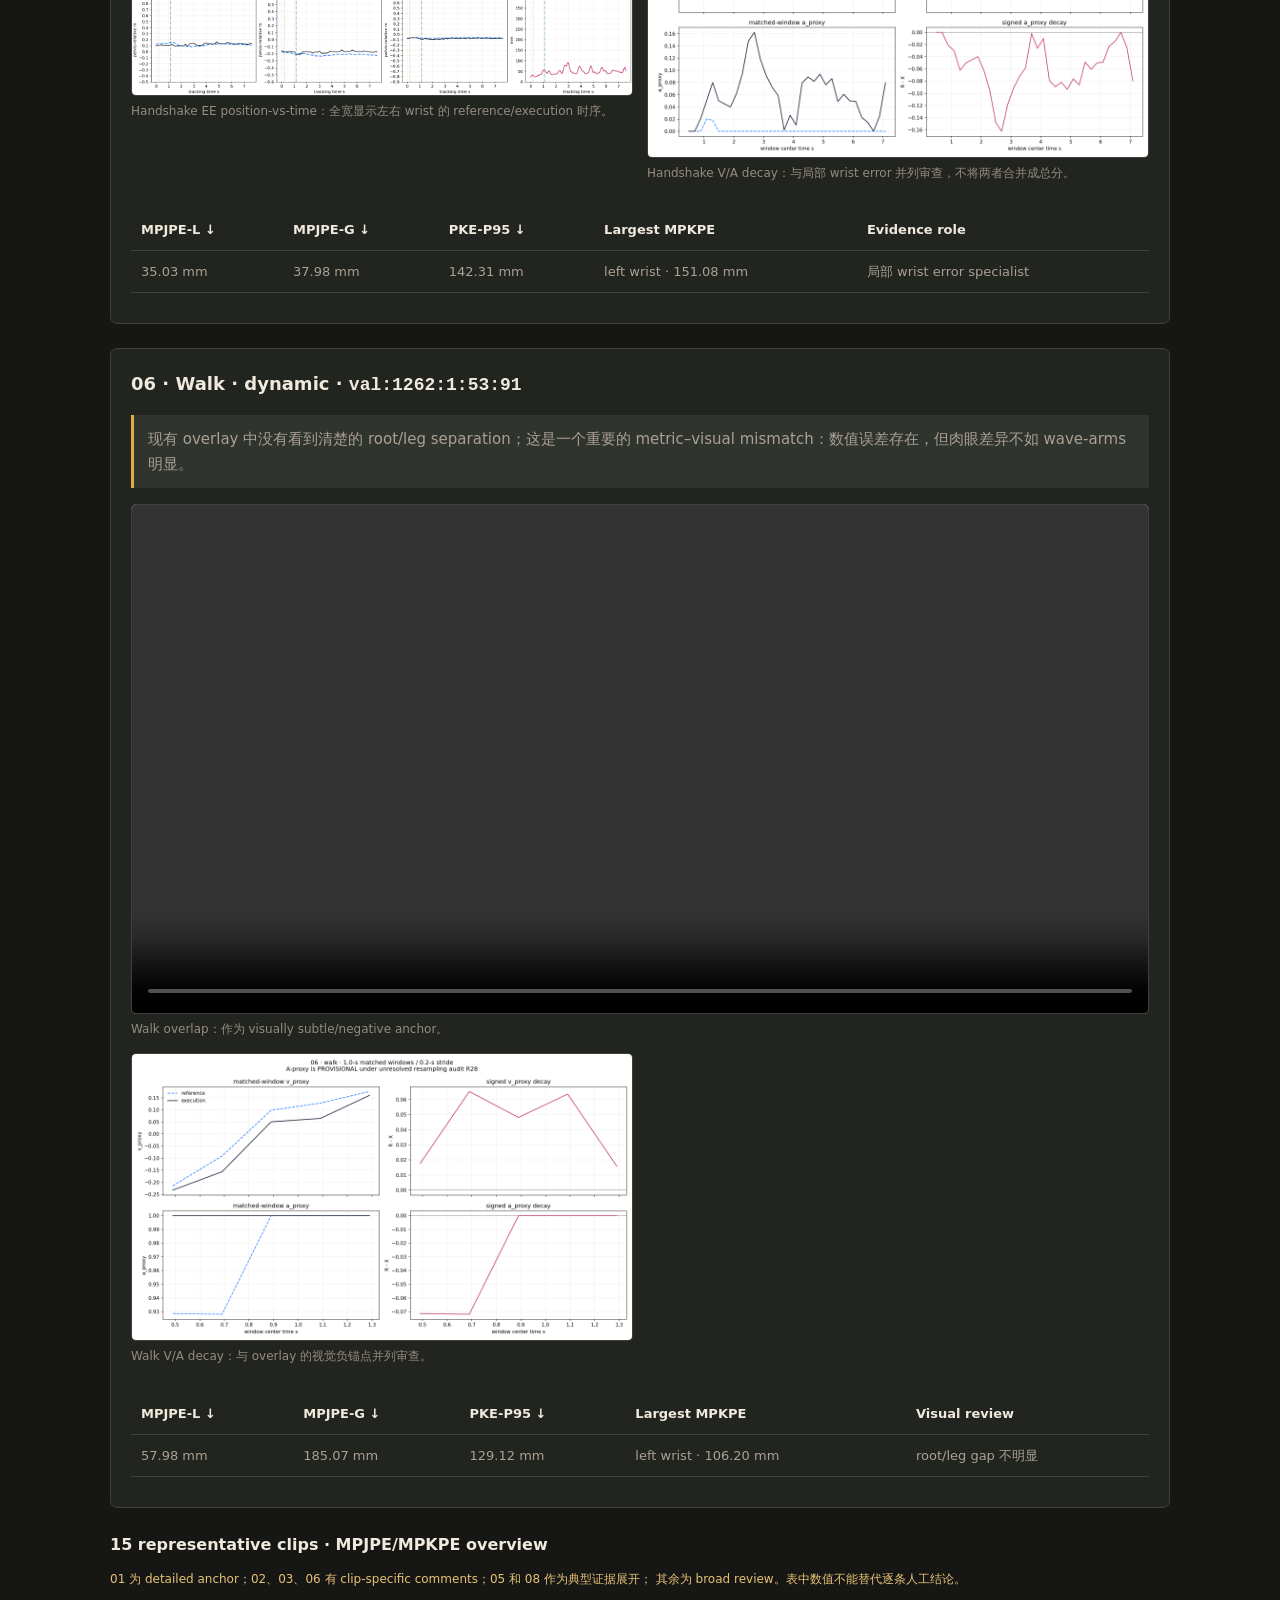
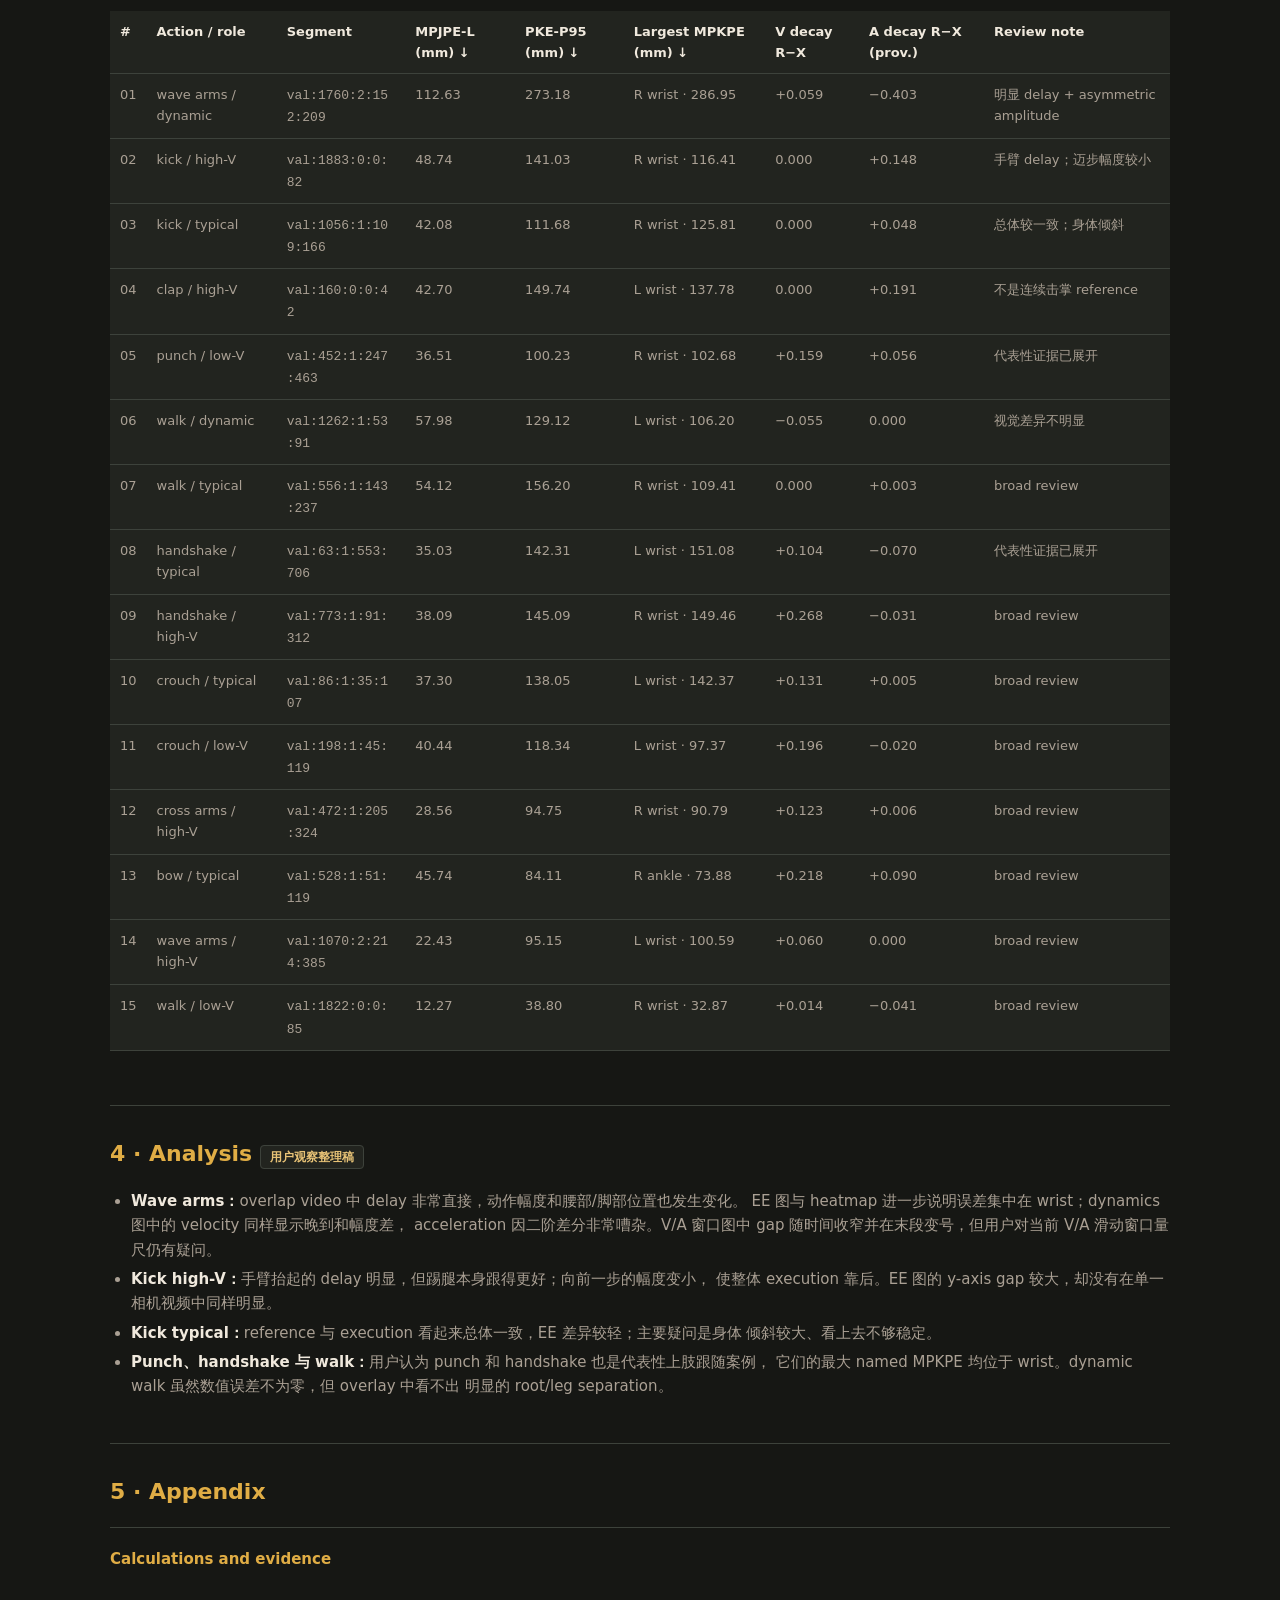
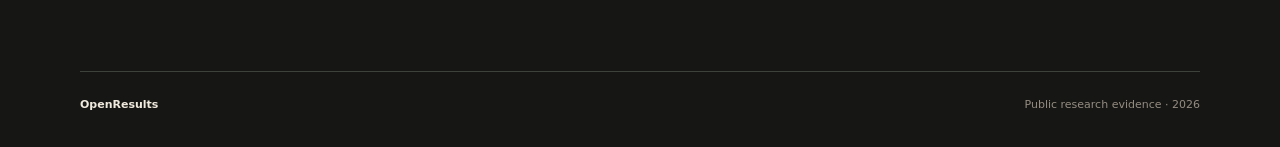
==== commit 2f3abe78: "refactor: simplify and harden OpenResults" ====
--- a/results/hierarchical-rollout-tracking-audit/index.html
+++ b/results/hierarchical-rollout-tracking-audit/index.html
@@ -5,42 +5,11 @@
 <meta name="viewport" content="width=device-width, initial-scale=1">
 <title>Hierarchical rollout tracking audit：GMR reference → SONIC physical execution</title>
 <meta name="description" content="A visual audit of where a frozen SONIC controller loses timing, amplitude, and local geometry across 15 representative G1 motion clips.">
-<style>
-  :root{--bg:#08111d;--panel:#0e1b2b;--ink:#e9f1fb;--soft:#b9c7d8;--line:#27415e;
-    --cyan:#62b6ff;--green:#78d6a3;--red:#ef7f8d;--yellow:#f1d06c;
-    --mono:"SFMono-Regular",Consolas,monospace}
-  *{box-sizing:border-box}body{margin:0;background:var(--bg);color:var(--ink);
-    font:15px/1.62 Inter,system-ui,-apple-system,"Noto Sans CJK SC",sans-serif}
-  main{max-width:1060px;margin:auto;padding:36px 22px 70px}h1{font-size:28px;margin:6px 0 12px}
-  h2{font-size:20px;color:var(--cyan);margin:0 0 14px}h3{font-size:16px;margin:20px 0 8px}
-  p,li,td{color:var(--soft)}a{color:#8bc8ff}code,pre{font-family:var(--mono)}
-  section{margin:16px 0;padding:22px;background:var(--panel);border:1px solid var(--line);border-radius:9px}
-  .meta{display:flex;flex-wrap:wrap;gap:7px;margin:12px 0 18px}.chip{border:1px solid var(--line);
-    border-radius:999px;padding:4px 9px;color:var(--soft);font-size:12px}.pass{color:var(--green)}
-  .fail{color:var(--red)}.draft,.partial{color:var(--yellow)}ul{margin:8px 0;padding-left:21px}
-  li{margin:5px 0}table{width:100%;border-collapse:collapse;font-size:13px;margin:10px 0}
-  th,td{padding:8px;border-bottom:1px solid var(--line);text-align:left;vertical-align:top}th{color:var(--ink)}
-  figure{margin:16px 0}img,video{width:100%;border:1px solid var(--line);border-radius:7px;background:#fff}
-  figcaption{color:#8fa2b8;font-size:12px;margin-top:6px}details{margin:10px 0;border-top:1px solid var(--line);padding-top:9px}
-  summary{cursor:pointer;color:#a9d5ff}pre{white-space:pre-wrap;overflow-wrap:anywhere;background:#06101a;
-    padding:12px;border-radius:6px;color:#d6e9ff;font-size:12px}.scroll{overflow-x:auto}
-  .flow{display:grid;grid-template-columns:repeat(5,1fr);gap:8px;margin:14px 0}.node{padding:12px 9px;
-    border:1px solid var(--line);border-radius:7px;background:#0a1725;text-align:center;color:var(--soft);font-size:12px}
-  .node strong{display:block;color:var(--ink);font-size:14px}.tested{border-color:#3976a8}.limited{border-color:#a88a39}
-  .danger{border-color:#a8505d}.right{text-align:right}.nowrap{white-space:nowrap}
-  .evidence-grid{display:grid;grid-template-columns:minmax(0,1fr);gap:20px;margin:16px 0}
-  .evidence-grid figure{width:100%;margin:0}.evidence-grid img,.evidence-grid video{display:block;width:100%}
-  .action-block{margin:20px 0 30px;padding-top:4px;border-top:1px solid var(--line)}
-  .action-block h3{color:var(--ink);font-size:18px}.observation{padding:10px 13px;border-left:3px solid var(--cyan);
-    background:#0a1725;color:var(--soft);border-radius:0 6px 6px 0}.status{font-size:11px;color:var(--yellow)}
-  @media(max-width:760px){main{padding:24px 12px 50px}section{padding:17px}h1{font-size:23px}
-    .flow,.evidence-grid{grid-template-columns:1fr}.node{text-align:left}}
-</style>
 <link rel="stylesheet" href="../../assets/site.css">
 </head>
 <body class="detail-page">
 <header class="site-header">
-  <a class="brand" href="../../index.html" aria-label="OpenResults home"><span class="brand-mark">O</span>OpenResults</a>
+  <a class="brand" href="../../index.html" aria-label="OpenResults home"><span class="brand-mark">O</span><span>OpenResults</span></a>
   <nav aria-label="Result navigation">
     <a href="#conclusion">Conclusion</a>
     <a href="#results">Evidence</a>
@@ -77,7 +46,7 @@
 
   <section id="method">
     <h2>2 · Method</h2>
-    <div class="flow" style="grid-template-columns:repeat(4,1fr)" aria-label="Reviewed rollout">
+    <div class="flow" aria-label="Reviewed rollout">
       <div class="node tested"><strong>Reference</strong>GMR-retargeted G1 motion<br>50 Hz target trajectory</div>
       <div class="node tested"><strong>Controller</strong>released frozen SONIC ONNX<br>zero residual</div>
       <div class="node tested"><strong>Execution</strong>MuJoCo physical rollout<br>frame-aligned with reference</div>
@@ -127,13 +96,13 @@
       <div class="evidence-grid">
         <figure><video controls preload="metadata" src="assets/01-wave_arms/overlay.mp4"></video>
         <figcaption>Overlap video：蓝色为 reference，实体为 execution。</figcaption></figure>
-        <figure><img src="assets/01-wave_arms/peak_trough_annotation/ee_position_peak_trough_annotated.png" alt="Wave-arms peak trough delay and amplitude">
+        <figure><img loading="lazy" decoding="async" src="assets/01-wave_arms/peak_trough_annotation/ee_position_peak_trough_annotated.png" alt="Wave-arms peak trough delay and amplitude">
         <figcaption>EE peak/trough：显示局部 delay、右腕缩幅和左腕过冲。</figcaption></figure>
-        <figure><img src="assets/01-wave_arms/ee_dynamics.png" alt="Wave-arms EE velocity acceleration">
+        <figure><img loading="lazy" decoding="async" src="assets/01-wave_arms/ee_dynamics.png" alt="Wave-arms EE velocity acceleration">
         <figcaption>EE dynamics：velocity 的 delay/幅度可见；raw acceleration 高频噪声较强。</figcaption></figure>
-        <figure><img src="assets/01-wave_arms/keypoint_error_over_time.png" alt="Wave-arms keypoint error heatmap">
+        <figure><img loading="lazy" decoding="async" src="assets/01-wave_arms/keypoint_error_over_time.png" alt="Wave-arms keypoint error heatmap">
         <figcaption>Keypoint heatmap：误差主要集中在左右 wrist。</figcaption></figure>
-        <figure><img src="assets/01-wave_arms/va_decay_over_time.png" alt="Wave-arms V A decay over time">
+        <figure><img loading="lazy" decoding="async" src="assets/01-wave_arms/va_decay_over_time.png" alt="Wave-arms V A decay over time">
         <figcaption>V/A decay：1.0-s matched windows，0.2-s stride；signed decay = reference − execution；A-proxy provisional。</figcaption></figure>
       </div>
       <div class="scroll"><table><thead><tr><th>MPJPE-L ↓</th><th>PKE-P95 ↓</th><th>Right wrist MPKPE ↓</th><th>Left wrist MPKPE ↓</th><th>Local extrema delay</th></tr></thead>
@@ -147,11 +116,11 @@
       <div class="evidence-grid">
         <figure><video controls preload="metadata" src="assets/02-kick/overlay.mp4"></video>
         <figcaption>Overlap video：手臂 delay 比踢腿本身更明显。</figcaption></figure>
-        <figure><img src="assets/02-kick/ee_position_vs_time_standard_scale.png" alt="High-V kick EE position versus time">
+        <figure><img loading="lazy" decoding="async" src="assets/02-kick/ee_position_vs_time_standard_scale.png" alt="High-V kick EE position versus time">
         <figcaption>EE position-vs-time：显示 reference/execution 分轴差异。</figcaption></figure>
-        <figure><img src="assets/02-kick/ee_trajectory_3d.png" alt="High-V kick 3D EE trajectory">
+        <figure><img loading="lazy" decoding="async" src="assets/02-kick/ee_trajectory_3d.png" alt="High-V kick 3D EE trajectory">
         <figcaption>3D EE trajectory：空间路径差异比单一视角更清楚。</figcaption></figure>
-        <figure><img src="assets/02-kick/va_decay_over_time.png" alt="High-V kick V A decay over time">
+        <figure><img loading="lazy" decoding="async" src="assets/02-kick/va_decay_over_time.png" alt="High-V kick V A decay over time">
         <figcaption>V/A decay：与该 kick 视频和 EE 轨迹使用相同的 tracking 时间段。</figcaption></figure>
       </div>
       <div class="scroll"><table><thead><tr><th>MPJPE-L ↓</th><th>MPJPE-G ↓</th><th>PKE-P95 ↓</th><th>Largest MPKPE</th><th>Timing label</th></tr></thead>
@@ -165,9 +134,9 @@
       <div class="evidence-grid">
         <figure><video controls preload="metadata" src="assets/03-kick/overlay.mp4"></video>
         <figcaption>Overlap video：reference 与 execution 总体接近。</figcaption></figure>
-        <figure><img src="assets/03-kick/ee_position_vs_time_standard_scale.png" alt="Typical kick EE position versus time">
+        <figure><img loading="lazy" decoding="async" src="assets/03-kick/ee_position_vs_time_standard_scale.png" alt="Typical kick EE position versus time">
         <figcaption>EE position-vs-time：仍有数值差异，但视觉影响较轻。</figcaption></figure>
-        <figure><img src="assets/03-kick/va_decay_over_time.png" alt="Typical kick V A decay over time">
+        <figure><img loading="lazy" decoding="async" src="assets/03-kick/va_decay_over_time.png" alt="Typical kick V A decay over time">
         <figcaption>V/A decay：与 high-V kick 使用同一 matched-window 口径。</figcaption></figure>
       </div>
       <div class="scroll"><table><thead><tr><th>MPJPE-L ↓</th><th>MPJPE-G ↓</th><th>PKE-P95 ↓</th><th>Largest MPKPE</th><th>Visual review</th></tr></thead>
@@ -181,9 +150,9 @@
       <div class="evidence-grid">
         <figure><video controls preload="metadata" src="assets/05-punch/overlay.mp4"></video>
         <figcaption>Punch overlap：蓝色为 reference，实体为 execution。</figcaption></figure>
-        <figure><img src="assets/05-punch/ee_position_vs_time_standard_scale.png" alt="Punch EE position versus time">
+        <figure><img loading="lazy" decoding="async" src="assets/05-punch/ee_position_vs_time_standard_scale.png" alt="Punch EE position versus time">
         <figcaption>Punch EE position-vs-time：全宽显示左右 wrist 的 reference/execution 时序。</figcaption></figure>
-        <figure><img src="assets/05-punch/va_decay_over_time.png" alt="Punch V A decay over time">
+        <figure><img loading="lazy" decoding="async" src="assets/05-punch/va_decay_over_time.png" alt="Punch V A decay over time">
         <figcaption>Punch V/A decay：显示 matched-window proxy 与 reference − execution 差值。</figcaption></figure>
       </div>
       <div class="scroll"><table><thead><tr><th>MPJPE-L ↓</th><th>MPJPE-G ↓</th><th>PKE-P95 ↓</th><th>Largest MPKPE</th><th>Evidence role</th></tr></thead>
@@ -197,9 +166,9 @@
       <div class="evidence-grid">
         <figure><video controls preload="metadata" src="assets/08-handshake/overlay.mp4"></video>
         <figcaption>Handshake overlap：蓝色为 reference，实体为 execution。</figcaption></figure>
-        <figure><img src="assets/08-handshake/ee_position_vs_time_standard_scale.png" alt="Handshake EE position versus time">
+        <figure><img loading="lazy" decoding="async" src="assets/08-handshake/ee_position_vs_time_standard_scale.png" alt="Handshake EE position versus time">
         <figcaption>Handshake EE position-vs-time：全宽显示左右 wrist 的 reference/execution 时序。</figcaption></figure>
-        <figure><img src="assets/08-handshake/va_decay_over_time.png" alt="Handshake V A decay over time">
+        <figure><img loading="lazy" decoding="async" src="assets/08-handshake/va_decay_over_time.png" alt="Handshake V A decay over time">
         <figcaption>Handshake V/A decay：与局部 wrist error 并列审查，不将两者合并成总分。</figcaption></figure>
       </div>
       <div class="scroll"><table><thead><tr><th>MPJPE-L ↓</th><th>MPJPE-G ↓</th><th>PKE-P95 ↓</th><th>Largest MPKPE</th><th>Evidence role</th></tr></thead>
@@ -213,7 +182,7 @@
       <div class="evidence-grid">
         <figure><video controls preload="metadata" src="assets/06-walk/overlay.mp4"></video>
         <figcaption>Walk overlap：作为 visually subtle/negative anchor。</figcaption></figure>
-        <figure><img src="assets/06-walk/va_decay_over_time.png" alt="Dynamic walk V A decay over time">
+        <figure><img loading="lazy" decoding="async" src="assets/06-walk/va_decay_over_time.png" alt="Dynamic walk V A decay over time">
         <figcaption>Walk V/A decay：与 overlay 的视觉负锚点并列审查。</figcaption></figure>
       </div>
       <div class="scroll"><table><thead><tr><th>MPJPE-L ↓</th><th>MPJPE-G ↓</th><th>PKE-P95 ↓</th><th>Largest MPKPE</th><th>Visual review</th></tr></thead>
--- a/assets/site.css
+++ b/assets/site.css
@@ -1,11 +1,10 @@
 :root {
   --bg: #161714;
   --surface: #22241f;
-  --surface-raised: #292c27;
   --surface-soft: #30342e;
   --ink: #f0e9dd;
   --muted: #aaa094;
-  --quiet: #7d756c;
+  --quiet: #958c82;
   --line: #3d423b;
   --line-strong: #5a6258;
   --accent: #e0ad45;
@@ -24,6 +23,7 @@
   background: var(--bg);
   color: var(--ink);
   font-family: Inter, ui-sans-serif, system-ui, -apple-system, BlinkMacSystemFont, "Segoe UI", "Noto Sans CJK SC", sans-serif;
+  line-height: 1.55;
   letter-spacing: 0;
 }
 a { color: var(--accent); text-underline-offset: 3px; }
@@ -85,6 +85,7 @@
 .brand {
   display: inline-flex;
   flex: 0 0 auto;
+  min-height: 44px;
   align-items: center;
   gap: 10px;
   color: var(--ink);
@@ -112,12 +113,6 @@
   text-overflow: ellipsis;
   white-space: nowrap;
 }
-.library-count {
-  flex: 0 0 auto;
-  margin-left: auto;
-  color: var(--muted);
-  font-size: 12px;
-}
 .site-header nav {
   display: flex;
   align-items: center;
@@ -125,6 +120,9 @@
   margin-left: auto;
 }
 .site-header nav a {
+  display: inline-flex;
+  min-height: 44px;
+  align-items: center;
   color: var(--muted);
   font-size: 12px;
   font-weight: 700;
@@ -139,10 +137,6 @@
   padding: 38px 0 72px;
 }
 .catalog-intro {
-  display: flex;
-  align-items: end;
-  justify-content: space-between;
-  gap: 36px;
   padding-bottom: 24px;
 }
 .eyebrow {
@@ -164,28 +158,18 @@
   font-size: 14px;
   line-height: 1.5;
 }
-.catalog-stats {
-  display: flex;
-  flex: 0 0 auto;
-  gap: 24px;
-  margin: 0;
-}
-.catalog-stats div { min-width: 72px; }
-.catalog-stats dt { color: var(--ink); font-size: 23px; font-weight: 800; }
-.catalog-stats dd { margin: 2px 0 0; color: var(--quiet); font-size: 11px; }
-
 .catalog-tools {
-  display: grid;
-  grid-template-columns: minmax(260px, 1fr) 190px 180px auto;
+  display: flex;
   gap: 8px;
   padding: 10px;
   border: 1px solid var(--line-strong);
   border-radius: 7px;
   background: var(--surface);
 }
+.search-field { flex: 1 1 280px; }
 .search-field input, .select-field select {
   width: 100%;
-  height: 42px;
+  height: 44px;
   border: 1px solid var(--line);
   border-radius: 5px;
   background: var(--bg);
@@ -195,14 +179,15 @@
   padding: 0 13px;
 }
 .search-field input::placeholder { color: var(--quiet); }
-.select-field { position: relative; }
+.select-field { position: relative; flex: 0 0 190px; }
+.select-field[hidden] { display: none; }
 .select-field span {
   position: absolute;
   z-index: 1;
   top: 5px;
   left: 12px;
   color: var(--quiet);
-  font-size: 9px;
+  font-size: 10px;
   font-weight: 800;
   text-transform: uppercase;
   pointer-events: none;
@@ -210,7 +195,7 @@
 .select-field select { padding: 13px 30px 0 11px; font-size: 12px; }
 .clear-filters {
   min-width: 64px;
-  height: 42px;
+  height: 44px;
   border: 1px solid var(--line);
   border-radius: 5px;
   background: var(--surface-soft);
@@ -231,10 +216,10 @@
 .result-group { min-width: 0; }
 .result-group > summary {
   display: flex;
-  min-height: 30px;
+  min-height: 40px;
   align-items: center;
   gap: 9px;
-  margin-bottom: 9px;
+  margin-bottom: 12px;
   color: var(--muted);
   cursor: pointer;
   list-style: none;
@@ -244,11 +229,11 @@
 .result-group > summary::before {
   content: "▾";
   color: var(--accent);
-  font-size: 11px;
+  font-size: 13px;
 }
 .result-group:not([open]) > summary::before { content: "▸"; }
-.group-title { font-size: 11px; font-weight: 800; }
-.group-count { color: var(--quiet); font-size: 10px; }
+.group-title { color: var(--ink); font-size: 16px; font-weight: 800; text-transform: none; }
+.group-count { color: var(--quiet); font-size: 11px; }
 .result-grid {
   display: grid;
   grid-template-columns: repeat(3, minmax(0, 1fr));
@@ -285,7 +270,7 @@
   justify-content: space-between;
   gap: 10px;
   color: var(--quiet);
-  font-size: 10px;
+  font-size: 11px;
   text-transform: uppercase;
 }
 .result-category { color: var(--blue); font-weight: 800; }
@@ -305,7 +290,7 @@
   border: 1px solid var(--line-strong);
   border-radius: 4px;
   color: var(--muted);
-  font-size: 10px;
+  font-size: 11px;
   font-weight: 700;
 }
 .result-status.analysis-draft { border-color: #725d34; color: #e7c276; }
@@ -328,7 +313,7 @@
 .result-metrics div { min-width: 0; padding: 0 8px; border-left: 1px solid var(--line); }
 .result-metrics div:first-child { padding-left: 0; border-left: 0; }
 .result-metrics dt { color: var(--ink); font-size: 12px; font-weight: 800; overflow-wrap: anywhere; }
-.result-metrics dd { margin: 3px 0 0; color: var(--quiet); font-size: 9px; line-height: 1.3; }
+.result-metrics dd { margin: 3px 0 0; color: var(--quiet); font-size: 10px; line-height: 1.35; }
 .result-tags {
   display: flex;
   flex-wrap: wrap;
@@ -338,22 +323,22 @@
   padding: 0;
   list-style: none;
 }
-.result-tags li { color: var(--quiet); font-size: 10px; }
+.result-tags li { color: var(--quiet); font-size: 11px; }
 .result-tags li:not(:last-child)::after { content: " ·"; }
 .result-actions { display: flex; gap: 6px; }
 .result-actions a {
   display: inline-flex;
-  min-height: 36px;
+  min-height: 40px;
   align-items: center;
   justify-content: center;
   padding: 0 11px;
   border: 1px solid var(--line);
   border-radius: 5px;
-  font-size: 11px;
+  font-size: 12px;
   font-weight: 800;
   text-decoration: none;
 }
-.primary-action { border-color: var(--accent-dark) !important; background: var(--accent); color: #18130c; }
+.result-actions .primary-action { border-color: var(--accent-dark); background: var(--accent); color: #18130c; }
 .primary-action:hover { background: #ebbd5e; }
 .secondary-action { color: var(--muted); }
 .secondary-action:hover { border-color: var(--line-strong); color: var(--ink); }
@@ -382,14 +367,28 @@
 .empty-state p { margin: 7px 0 0; font-size: 13px; }
 
 .result-page {
-  width: min(1060px, calc(100% - 40px)) !important;
-  max-width: none !important;
-  margin: 0 auto !important;
-  padding: 42px 0 80px !important;
-}
-.result-page .back-link { display: inline-block; margin-bottom: 20px; color: var(--muted); font-size: 12px; font-weight: 700; }
+  width: min(1060px, calc(100% - 40px));
+  margin: 0 auto;
+  padding: 42px 0 80px;
+  font-size: 15px;
+  line-height: 1.62;
+}
+.result-page code, .result-page pre { font-family: var(--mono); }
+.result-page .back-link {
+  display: inline-flex;
+  min-height: 40px;
+  align-items: center;
+  margin-bottom: 12px;
+  color: var(--muted);
+  font-size: 12px;
+  font-weight: 700;
+}
 .result-page h1 { max-width: 900px; margin: 0 0 14px; color: var(--ink); font-size: 36px; line-height: 1.15; letter-spacing: 0; }
 .result-page > p { max-width: 850px; color: var(--muted); }
+.result-page h2 { margin: 0 0 14px; }
+.result-page h3 { margin: 20px 0 8px; color: var(--ink); font-size: 16px; }
+.result-page ul { margin: 8px 0; padding-left: 21px; }
+.result-page li { margin: 5px 0; }
 .result-page section {
   margin: 44px 0 0;
   padding: 30px 0 0;
@@ -399,18 +398,25 @@
   background: transparent;
 }
 .result-page section h2 { margin-bottom: 18px; color: var(--accent); font-size: 22px; }
-.result-page h3 { color: var(--ink); }
 .result-page p, .result-page li, .result-page td { color: var(--muted); }
 .result-page strong, .result-page th { color: var(--ink); }
-.result-page .meta { gap: 6px; }
-.result-page .chip { border-radius: 4px; border-color: var(--line); background: var(--surface); color: var(--muted); }
+.result-page .meta { display: flex; flex-wrap: wrap; gap: 6px; margin: 12px 0 18px; }
+.result-page .chip { padding: 4px 9px; border: 1px solid var(--line); border-radius: 4px; background: var(--surface); color: var(--muted); font-size: 12px; }
+.result-page .pass { color: var(--green); }
+.result-page .fail { color: var(--red); }
 .result-page .draft, .result-page .partial, .result-page .status { color: #e7c276; }
-.result-page .flow { gap: 8px; }
-.result-page .node { border-color: var(--line); border-radius: 6px; background: var(--surface); color: var(--muted); }
-.result-page .node strong { color: var(--ink); }
+.result-page .scroll { max-width: 100%; overflow-x: auto; overscroll-behavior-inline: contain; }
+.result-page table { width: 100%; margin: 10px 0; border-collapse: collapse; background: var(--surface); font-size: 13px; }
+.result-page th, .result-page td { padding: 10px; border-bottom: 1px solid var(--line); text-align: left; vertical-align: top; }
+.result-page .flow { display: grid; grid-template-columns: repeat(4, minmax(0, 1fr)); gap: 8px; margin: 14px 0; }
+.result-page .node { padding: 12px 9px; border: 1px solid var(--line); border-radius: 6px; background: var(--surface); color: var(--muted); font-size: 12px; text-align: center; }
+.result-page .node strong { display: block; color: var(--ink); font-size: 14px; }
+.result-page .tested { border-color: #46749a; }
+.result-page .limited { border-color: #8e773e; }
+.result-page .danger { border-color: #98515a; }
+.result-page .right { text-align: right; }
+.result-page .nowrap { white-space: nowrap; }
 .result-page .observation, .public-scope { padding: 12px 14px; border-left: 3px solid var(--accent); border-radius: 0; background: var(--surface-soft); color: var(--muted); }
-.result-page table { background: var(--surface); }
-.result-page th, .result-page td { padding: 10px; border-color: var(--line); }
 .result-page .action-block {
   margin: 24px 0;
   padding: 20px;
@@ -418,15 +424,17 @@
   border-radius: 7px;
   background: var(--surface);
 }
-.result-page .action-block h3 { margin-top: 0; }
-.result-page .evidence-grid { grid-template-columns: repeat(2, minmax(0, 1fr)) !important; gap: 14px; }
+.result-page .action-block h3 { margin-top: 0; font-size: 18px; }
+.result-page .evidence-grid { display: grid; grid-template-columns: repeat(2, minmax(0, 1fr)); gap: 14px; margin: 16px 0; }
+.result-page .evidence-grid figure { width: 100%; margin: 0; }
 .result-page .evidence-grid figure:first-child { grid-column: 1 / -1; }
-.result-page img, .result-page video { display: block; border-color: var(--line); border-radius: 5px; background: #fff; }
-.result-page figcaption { color: var(--quiet); }
-.result-page details { border-color: var(--line); }
-.result-page summary { min-height: 44px; color: var(--accent); font-weight: 700; }
-.result-page pre { background: #11100e; color: var(--ink); }
+.result-page img, .result-page video { display: block; width: 100%; border: 1px solid var(--line); border-radius: 5px; background: #fff; }
+.result-page figcaption { margin-top: 6px; color: var(--quiet); font-size: 12px; }
+.result-page details { margin: 10px 0; padding-top: 9px; border-top: 1px solid var(--line); }
+.result-page summary { display: flex; min-height: 44px; align-items: center; color: var(--accent); cursor: pointer; font-weight: 700; }
+.result-page pre { padding: 12px; border-radius: 6px; background: #11100e; color: var(--ink); font-size: 12px; overflow-wrap: anywhere; white-space: pre-wrap; }
 .result-page code { overflow-wrap: anywhere; }
+.result-page .status { font-size: 12px; }
 
 .site-footer {
   display: flex;
@@ -442,40 +450,43 @@
 .site-footer span:first-child { color: var(--ink); font-weight: 800; }
 
 @media (max-width: 820px) {
-  .catalog-tools { grid-template-columns: minmax(0, 1fr) 170px 160px auto; }
   .result-grid { grid-template-columns: repeat(2, minmax(0, 1fr)); }
 }
 
 @media (max-width: 620px) {
-  .header-inner, .catalog-main, .result-page, .site-footer { width: min(100% - 24px, 1120px) !important; }
+  .header-inner, .catalog-main, .result-page, .site-footer { width: min(100% - 24px, 1120px); }
   .site-header, .header-inner, .site-header:not(.catalog-header) { min-height: 54px; }
   .site-header:not(.catalog-header) { padding: 0 12px; }
   .brand { font-size: 15px; }
   .brand-mark { width: 26px; height: 26px; }
   .brand-description { display: none; }
-  .library-count { font-size: 10px; }
-  .site-header nav { gap: 11px; }
-  .site-header nav a { font-size: 10px; }
+  .site-header nav { gap: 6px; }
+  .site-header nav a { padding: 0 4px; font-size: 11px; }
   .catalog-main { padding: 28px 0 54px; }
-  .catalog-intro { display: block; }
   .catalog-intro h1 { font-size: 26px; }
-  .catalog-stats { margin-top: 22px; gap: 14px; }
-  .catalog-stats div { min-width: 62px; }
-  .catalog-tools { grid-template-columns: 1fr 1fr; }
-  .search-field { grid-column: 1 / -1; }
-  .clear-filters { grid-column: 1 / -1; width: 100%; }
+  .catalog-tools { flex-wrap: wrap; }
+  .search-field { flex-basis: 100%; }
+  .select-field { flex: 1 1 130px; }
+  .clear-filters { width: 100%; }
+  .result-group > summary { min-height: 44px; }
   .result-grid { grid-template-columns: 1fr; }
   .result-summary { min-height: 0; }
   .result-tags { min-height: 0; }
-  .result-actions a { min-height: 42px; }
-  .result-page { padding: 28px 0 56px !important; }
+  .result-actions a { min-height: 44px; }
+  .result-page { padding: 28px 0 56px; }
   .result-page h1 { font-size: 27px; }
-  .result-page .flow, .result-page .evidence-grid { grid-template-columns: 1fr !important; }
+  .result-page .flow, .result-page .evidence-grid { grid-template-columns: 1fr; }
+  .result-page .node { text-align: left; }
   .result-page .evidence-grid figure:first-child { grid-column: auto; }
   .result-page .action-block { padding: 13px; }
   .site-footer { flex-direction: column; }
 }
 
+@media (max-width: 360px) {
+  .detail-page .site-header .brand { gap: 0; }
+  .detail-page .site-header .brand > span:last-child { display: none; }
+}
+
 @media (prefers-reduced-motion: reduce) {
   html { scroll-behavior: auto; }
   .result-visual img { transition: none; }
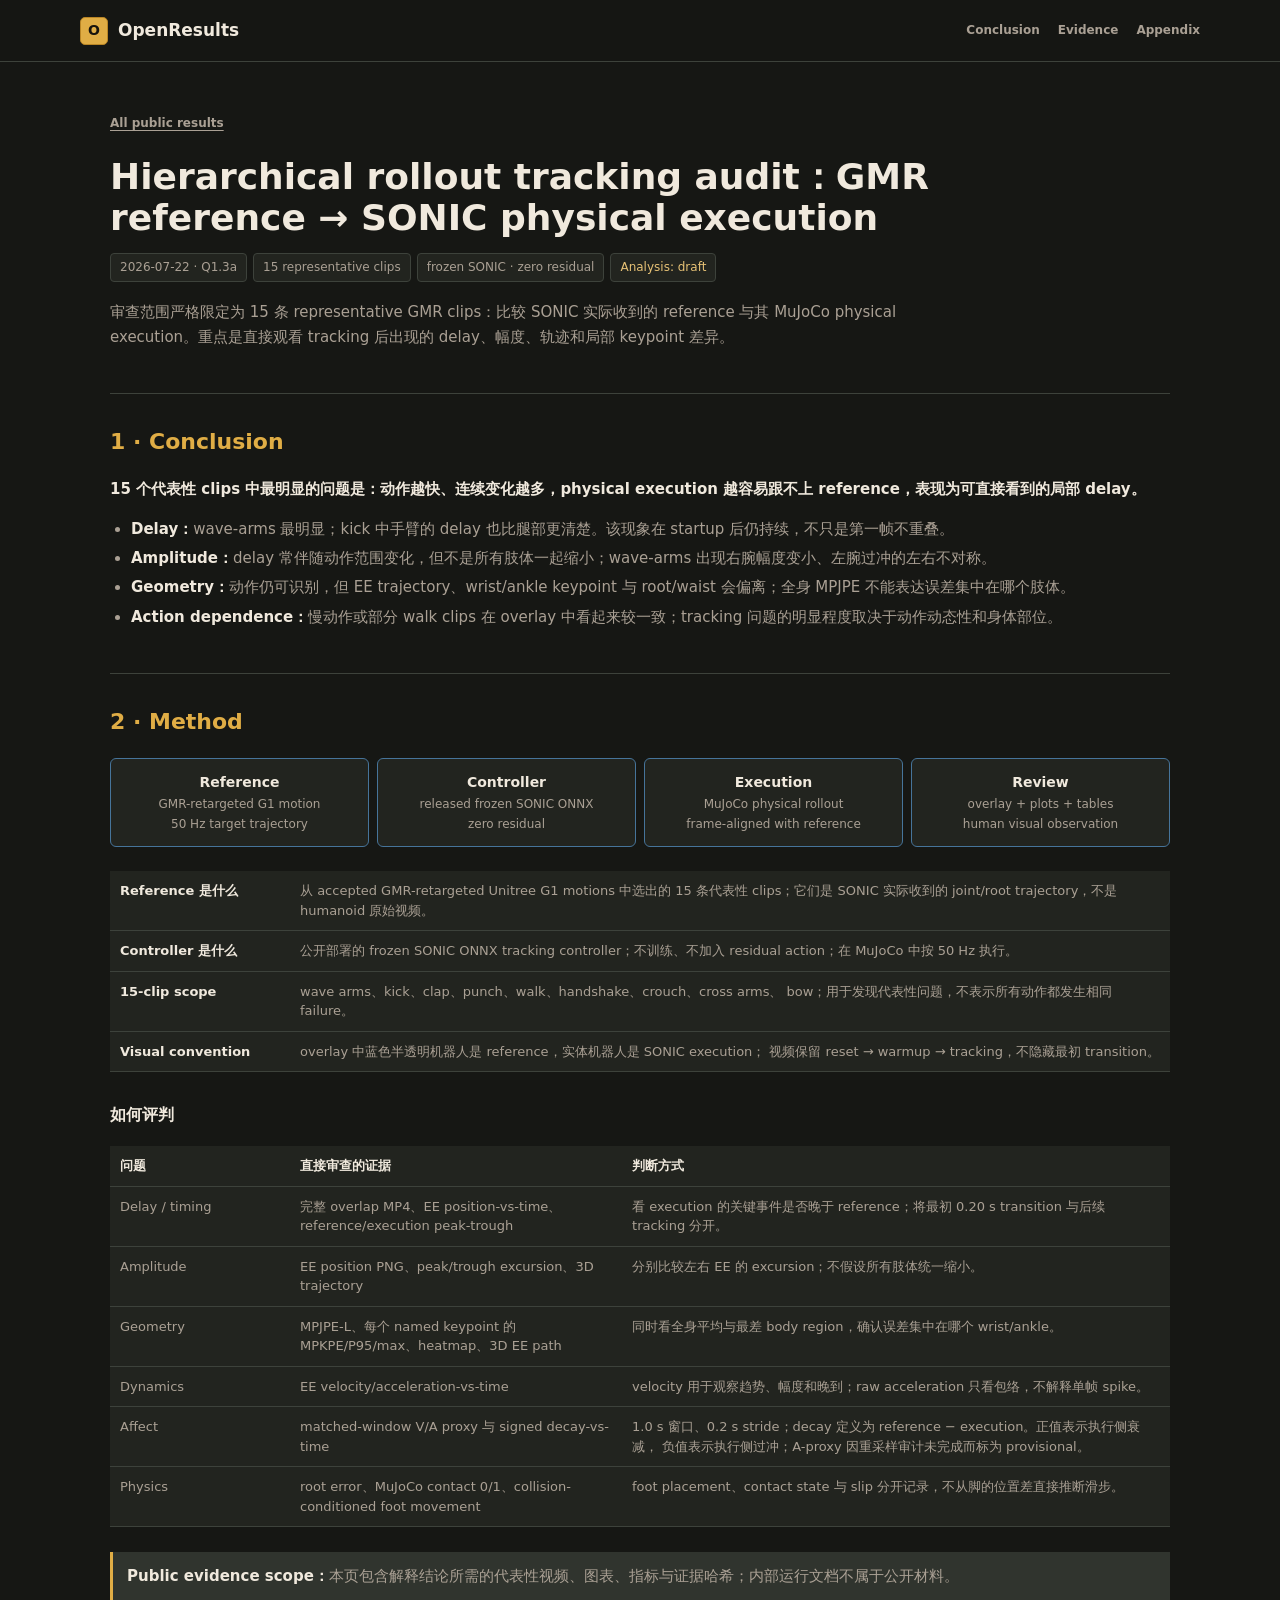
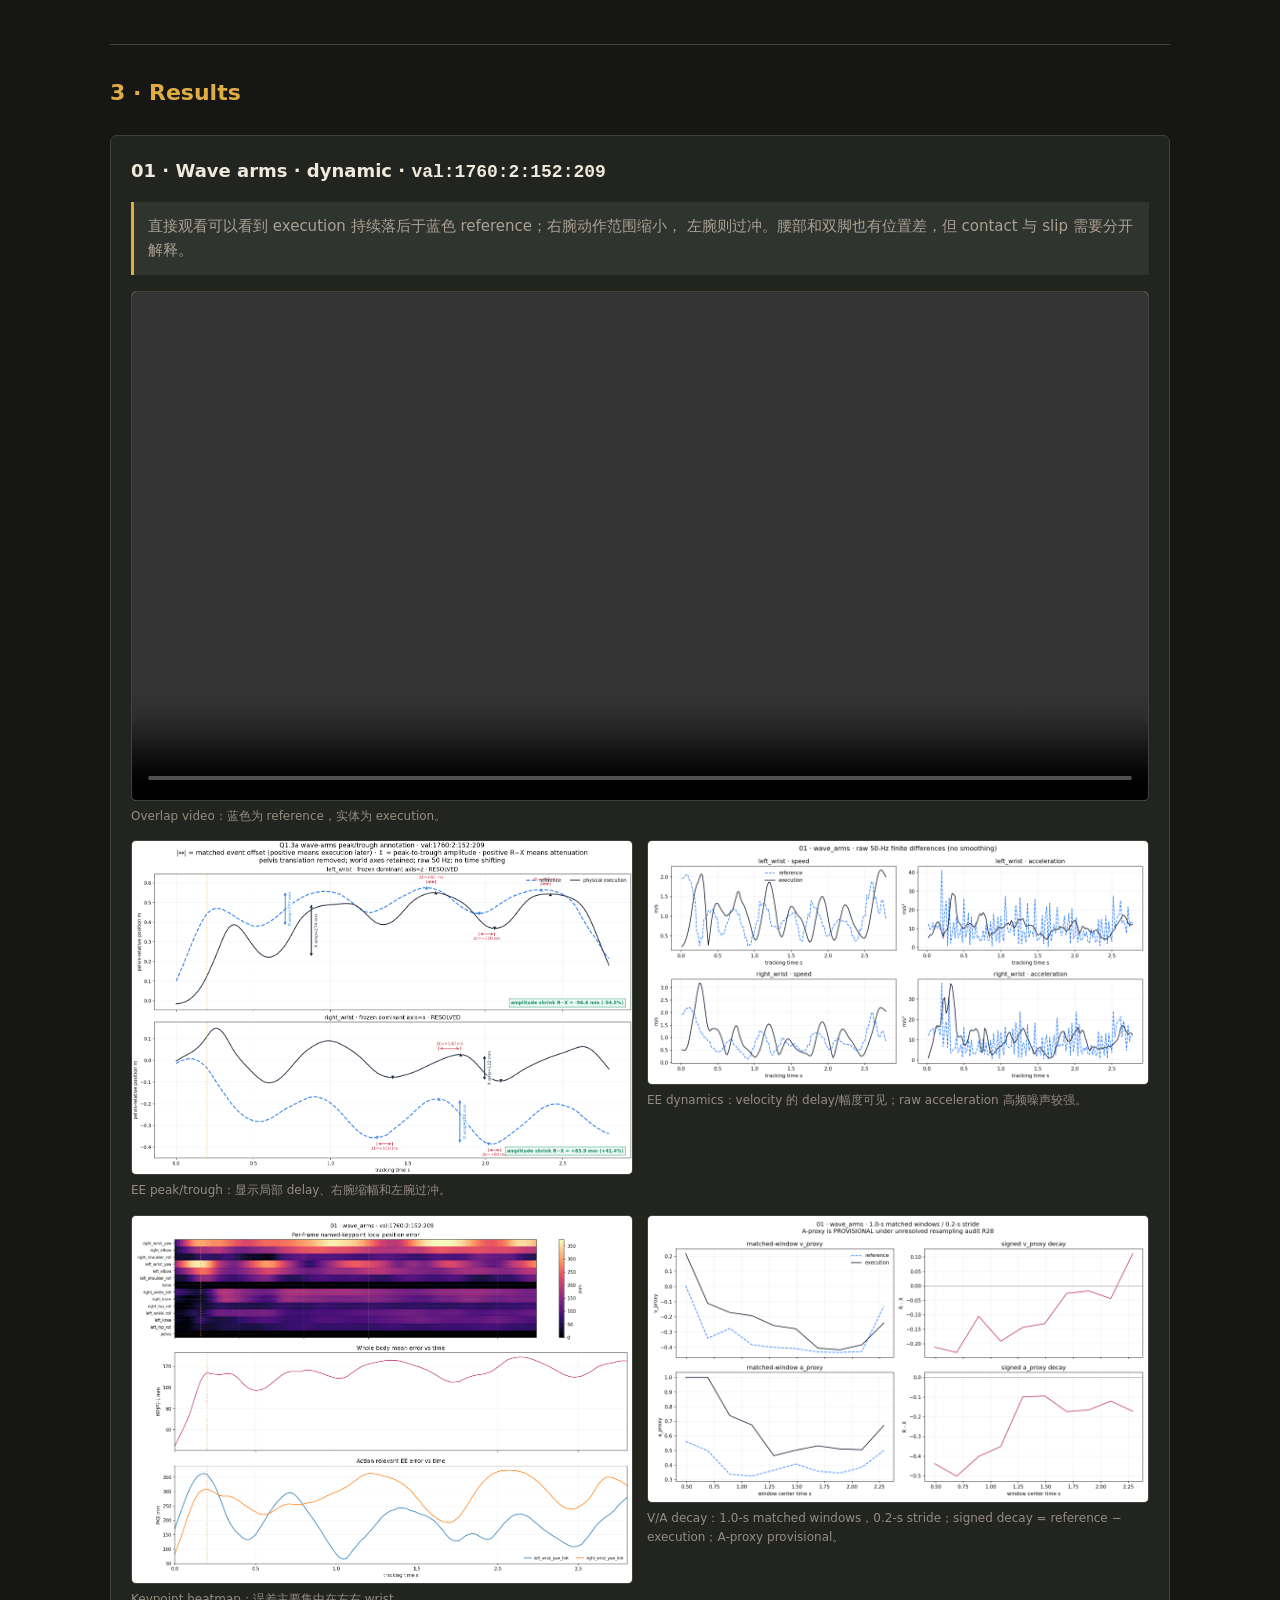
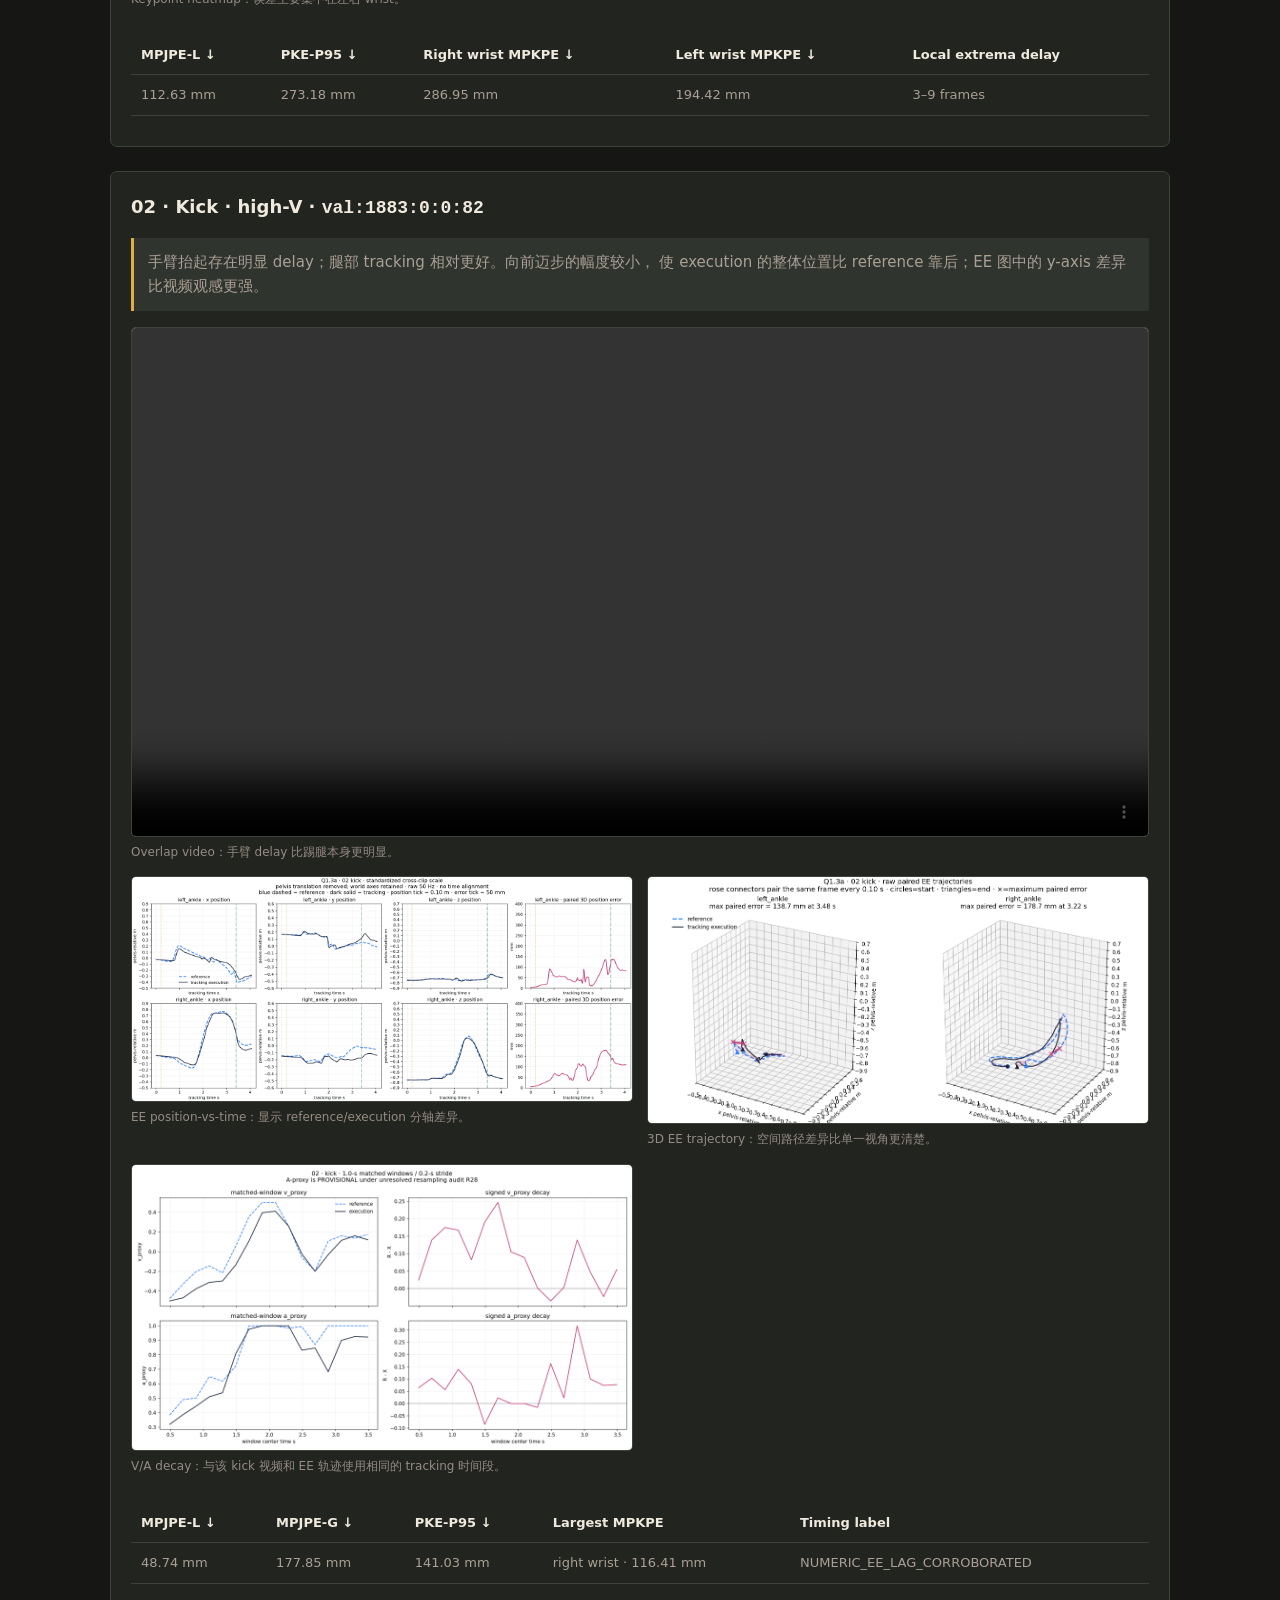
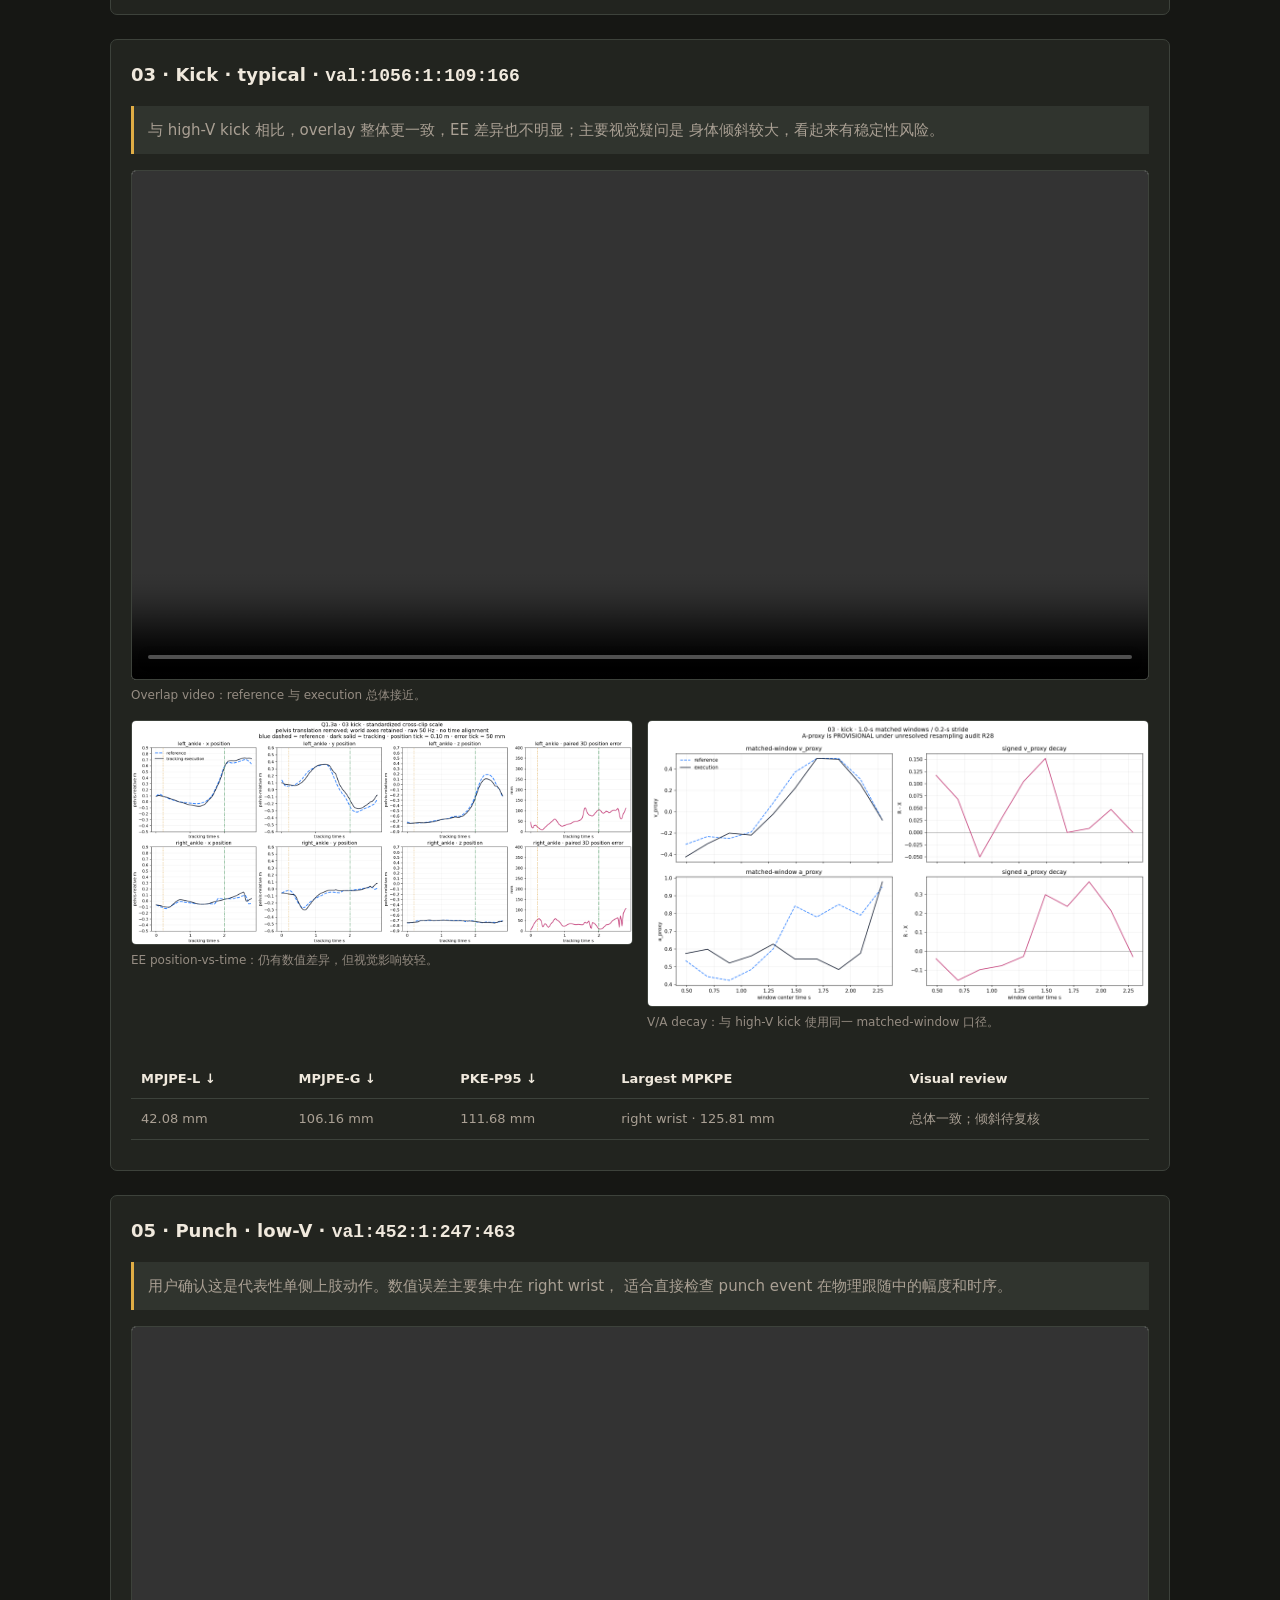
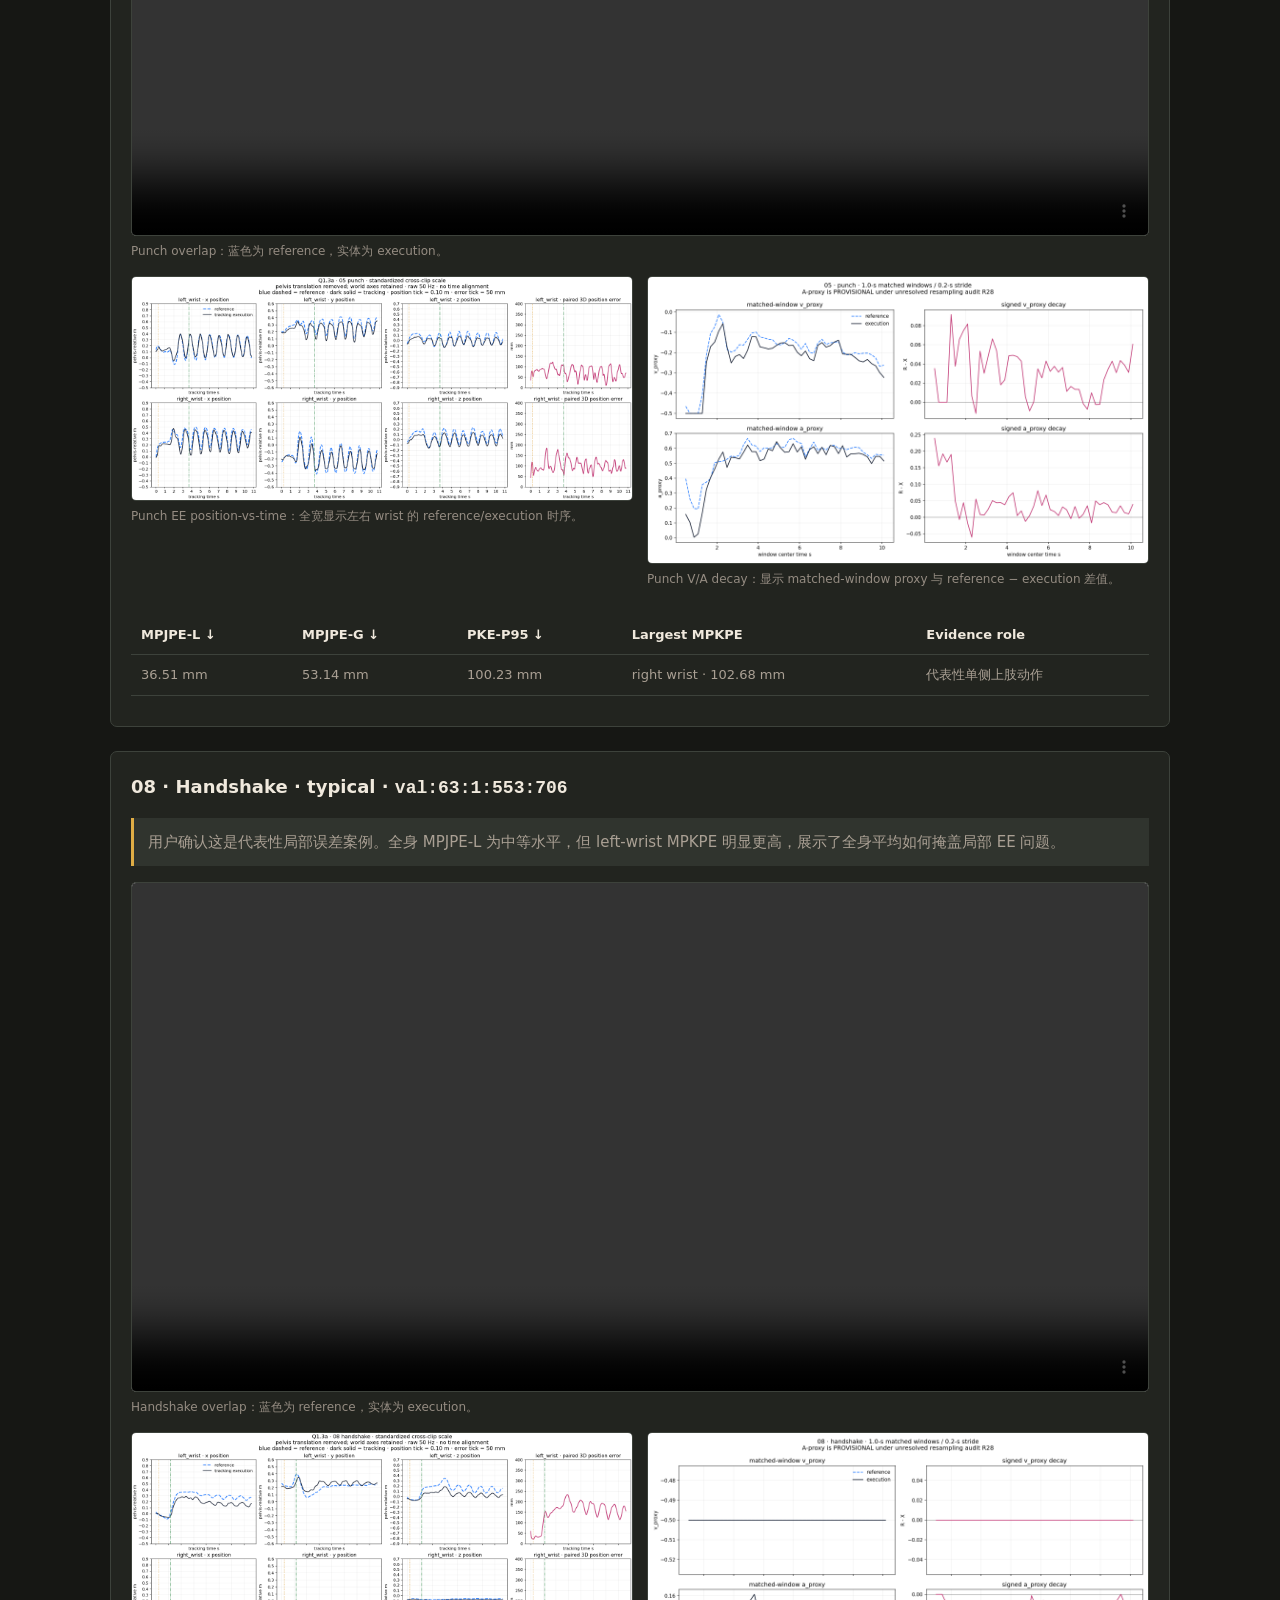
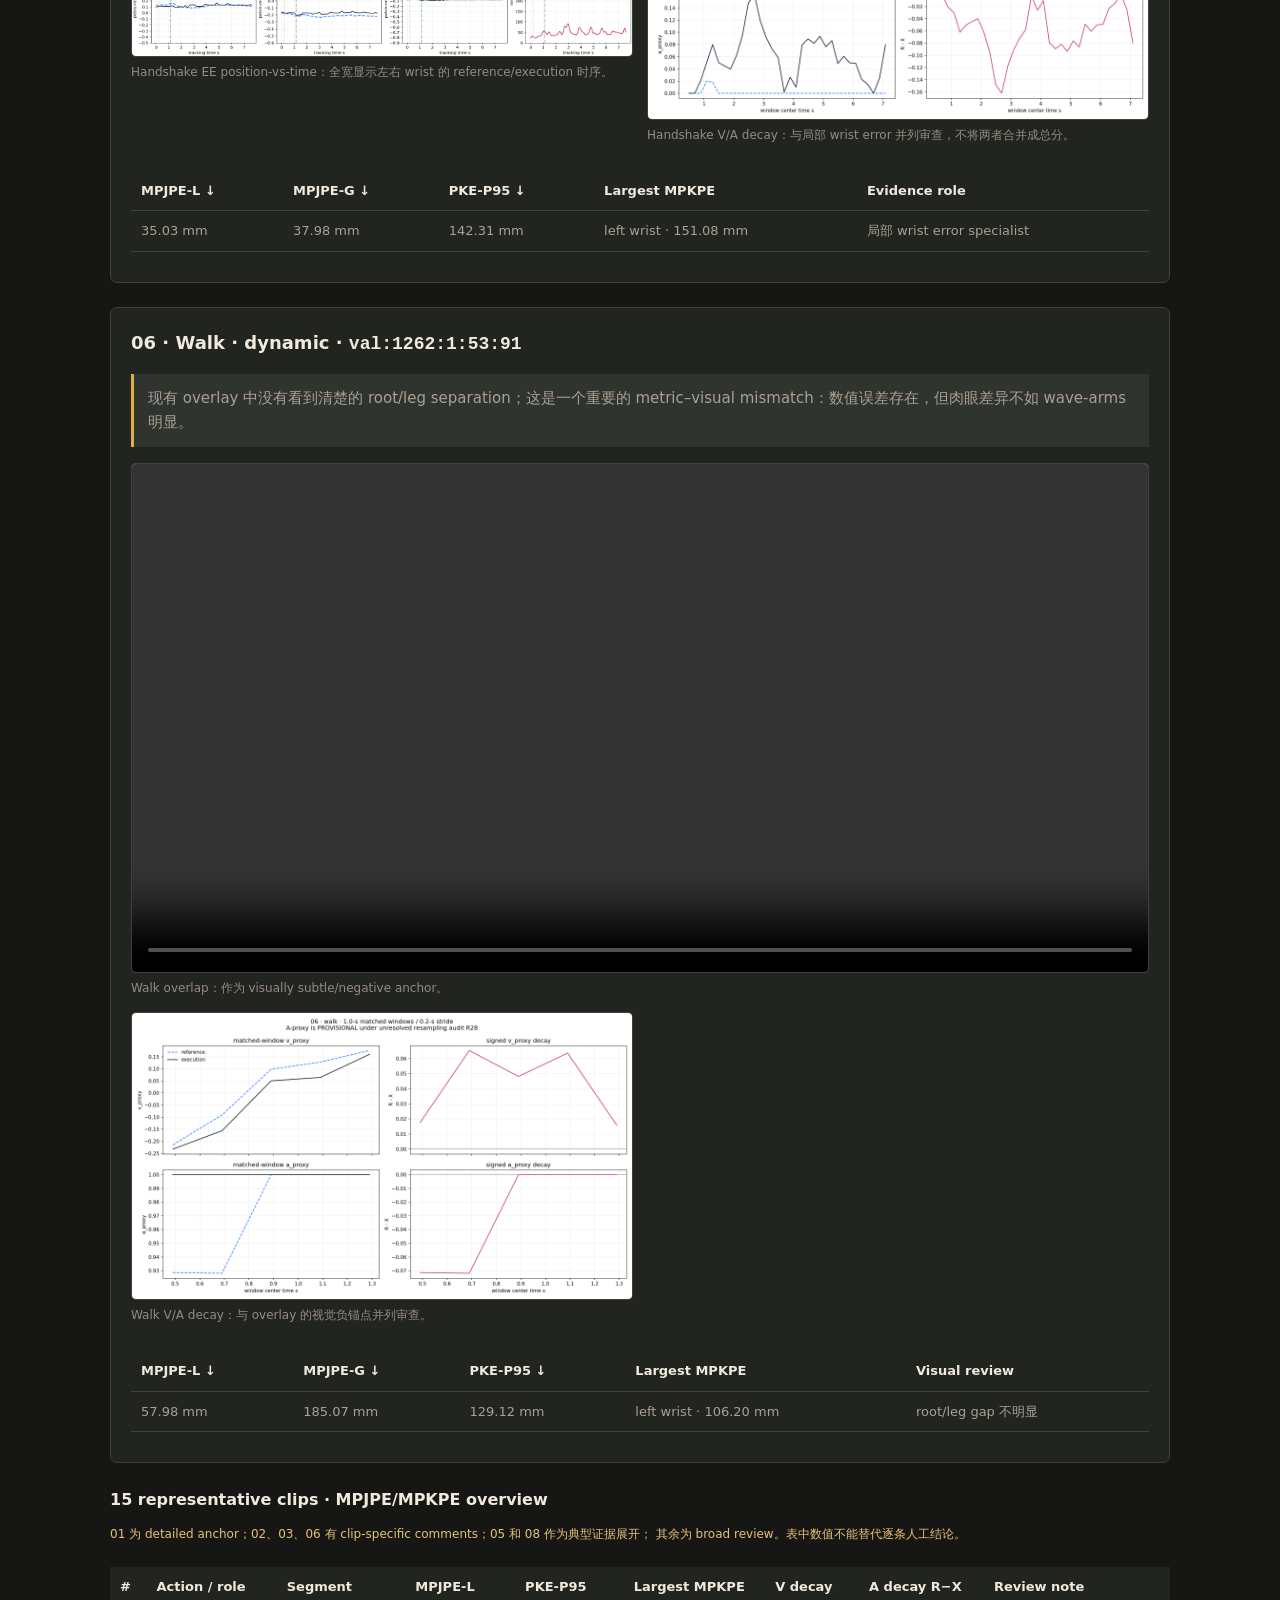
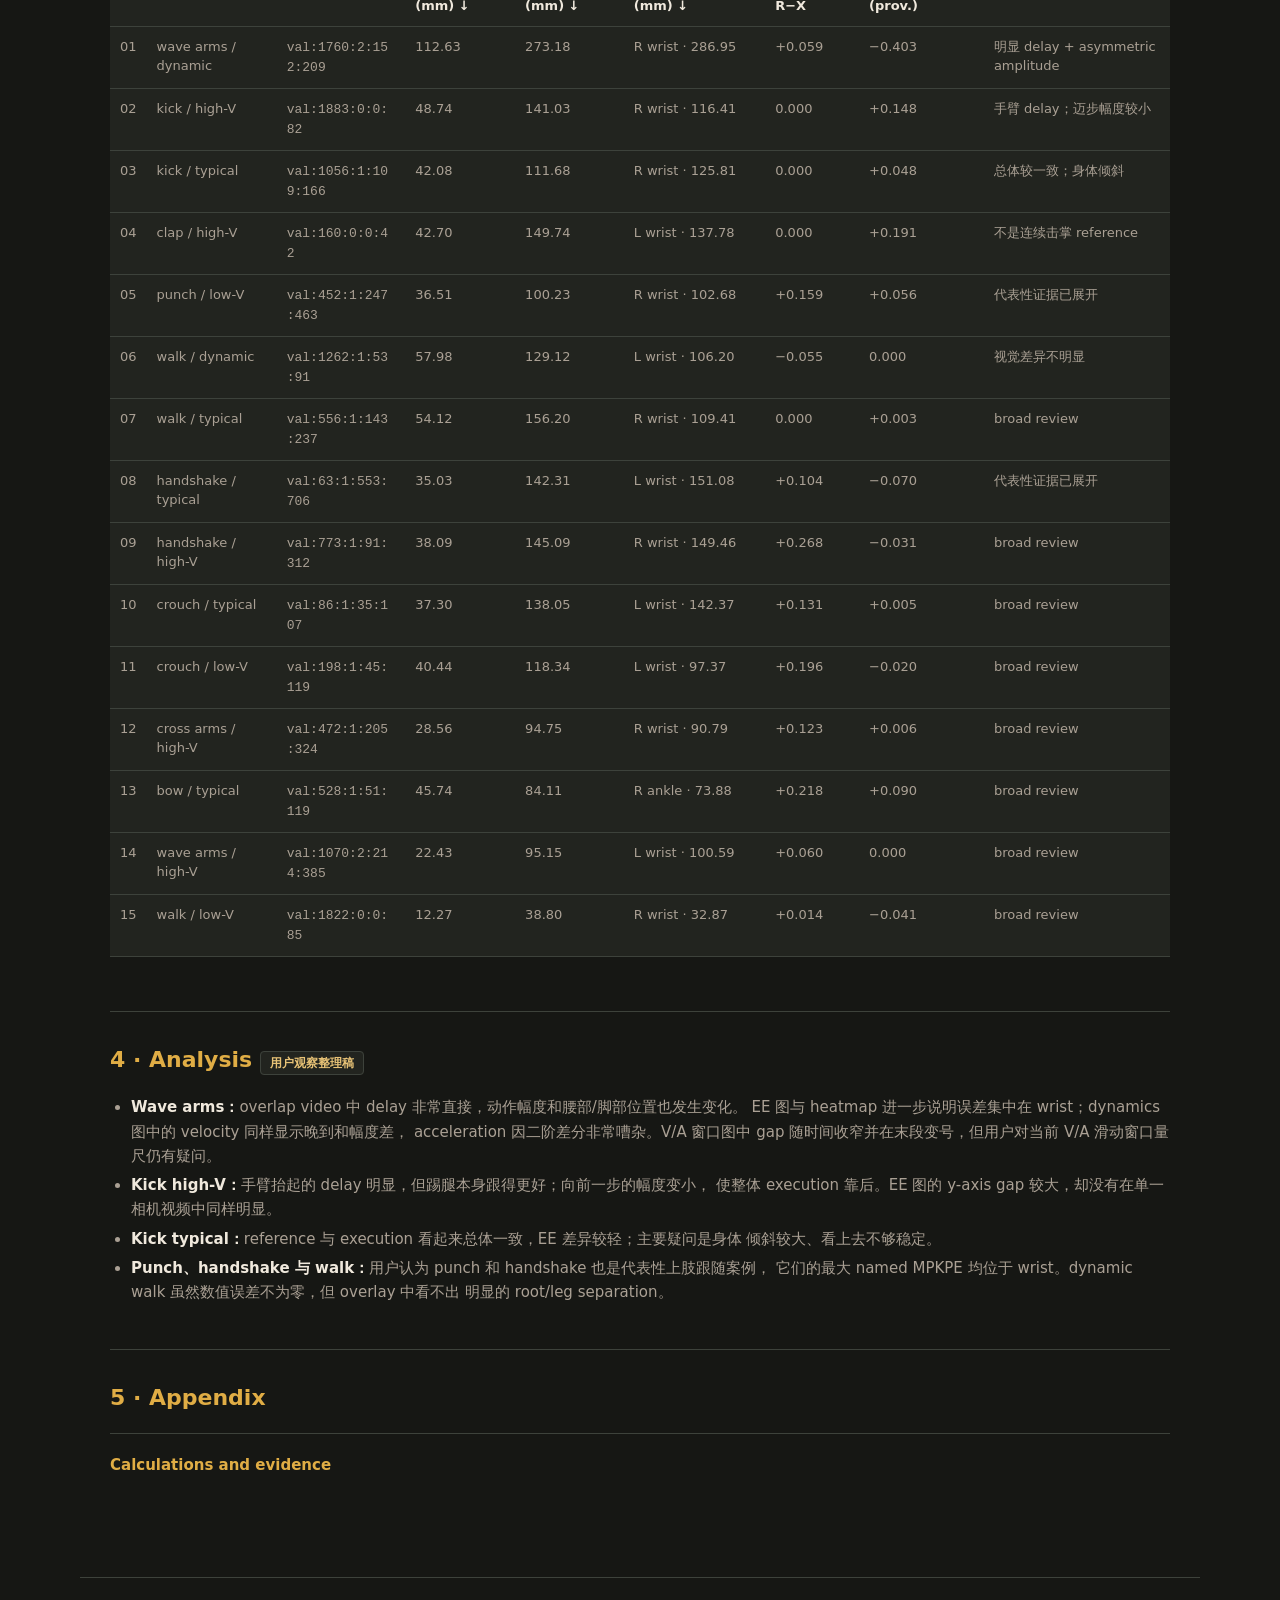
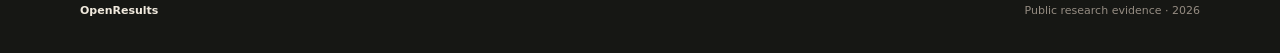
==== commit 193cb9d7: "fix: prevent mixed cached site versions" ====
--- a/results/hierarchical-rollout-tracking-audit/index.html
+++ b/results/hierarchical-rollout-tracking-audit/index.html
@@ -5,7 +5,7 @@
 <meta name="viewport" content="width=device-width, initial-scale=1">
 <title>Hierarchical rollout tracking audit：GMR reference → SONIC physical execution</title>
 <meta name="description" content="A visual audit of where a frozen SONIC controller loses timing, amplitude, and local geometry across 15 representative G1 motion clips.">
-<link rel="stylesheet" href="../../assets/site.css">
+<link rel="stylesheet" href="../../assets/site.css?v=__BUILD_VERSION__">
 </head>
 <body class="detail-page">
 <header class="site-header">
--- a/assets/site.css
+++ b/assets/site.css
@@ -211,6 +211,7 @@
   color: var(--quiet);
   font-size: 11px;
 }
+.catalog-status:empty { display: none; }
 
 .result-groups { display: grid; gap: 26px; }
 .result-group { min-width: 0; }
@@ -406,11 +407,12 @@
 .result-page .fail { color: var(--red); }
 .result-page .draft, .result-page .partial, .result-page .status { color: #e7c276; }
 .result-page .scroll { max-width: 100%; overflow-x: auto; overscroll-behavior-inline: contain; }
-.result-page table { width: 100%; margin: 10px 0; border-collapse: collapse; background: var(--surface); font-size: 13px; }
+.result-page table { width: 100%; margin: 10px 0; border-collapse: collapse; background: var(--surface); font-size: 13px; line-height: 1.5; }
 .result-page th, .result-page td { padding: 10px; border-bottom: 1px solid var(--line); text-align: left; vertical-align: top; }
 .result-page .flow { display: grid; grid-template-columns: repeat(4, minmax(0, 1fr)); gap: 8px; margin: 14px 0; }
-.result-page .node { padding: 12px 9px; border: 1px solid var(--line); border-radius: 6px; background: var(--surface); color: var(--muted); font-size: 12px; text-align: center; }
+.result-page .node { display: flex; min-height: 88px; flex-direction: column; justify-content: center; gap: 2px; padding: 12px 9px; border: 1px solid var(--line); border-radius: 6px; background: var(--surface); color: var(--muted); font-size: 12px; text-align: center; }
 .result-page .node strong { display: block; color: var(--ink); font-size: 14px; }
+.result-page #method table th:first-child { width: 180px; min-width: 180px; }
 .result-page .tested { border-color: #46749a; }
 .result-page .limited { border-color: #8e773e; }
 .result-page .danger { border-color: #98515a; }
@@ -476,7 +478,14 @@
   .result-page { padding: 28px 0 56px; }
   .result-page h1 { font-size: 27px; }
   .result-page .flow, .result-page .evidence-grid { grid-template-columns: 1fr; }
-  .result-page .node { text-align: left; }
+  .result-page .node { min-height: 72px; text-align: left; }
+  .result-page #method .flow + .scroll table,
+  .result-page #method .flow + .scroll tbody,
+  .result-page #method .flow + .scroll tr,
+  .result-page #method .flow + .scroll th,
+  .result-page #method .flow + .scroll td { display: block; width: 100%; min-width: 0; }
+  .result-page #method .flow + .scroll th { padding-bottom: 3px; border-bottom: 0; }
+  .result-page #method .flow + .scroll td { padding-top: 3px; }
   .result-page .evidence-grid figure:first-child { grid-column: auto; }
   .result-page .action-block { padding: 13px; }
   .site-footer { flex-direction: column; }
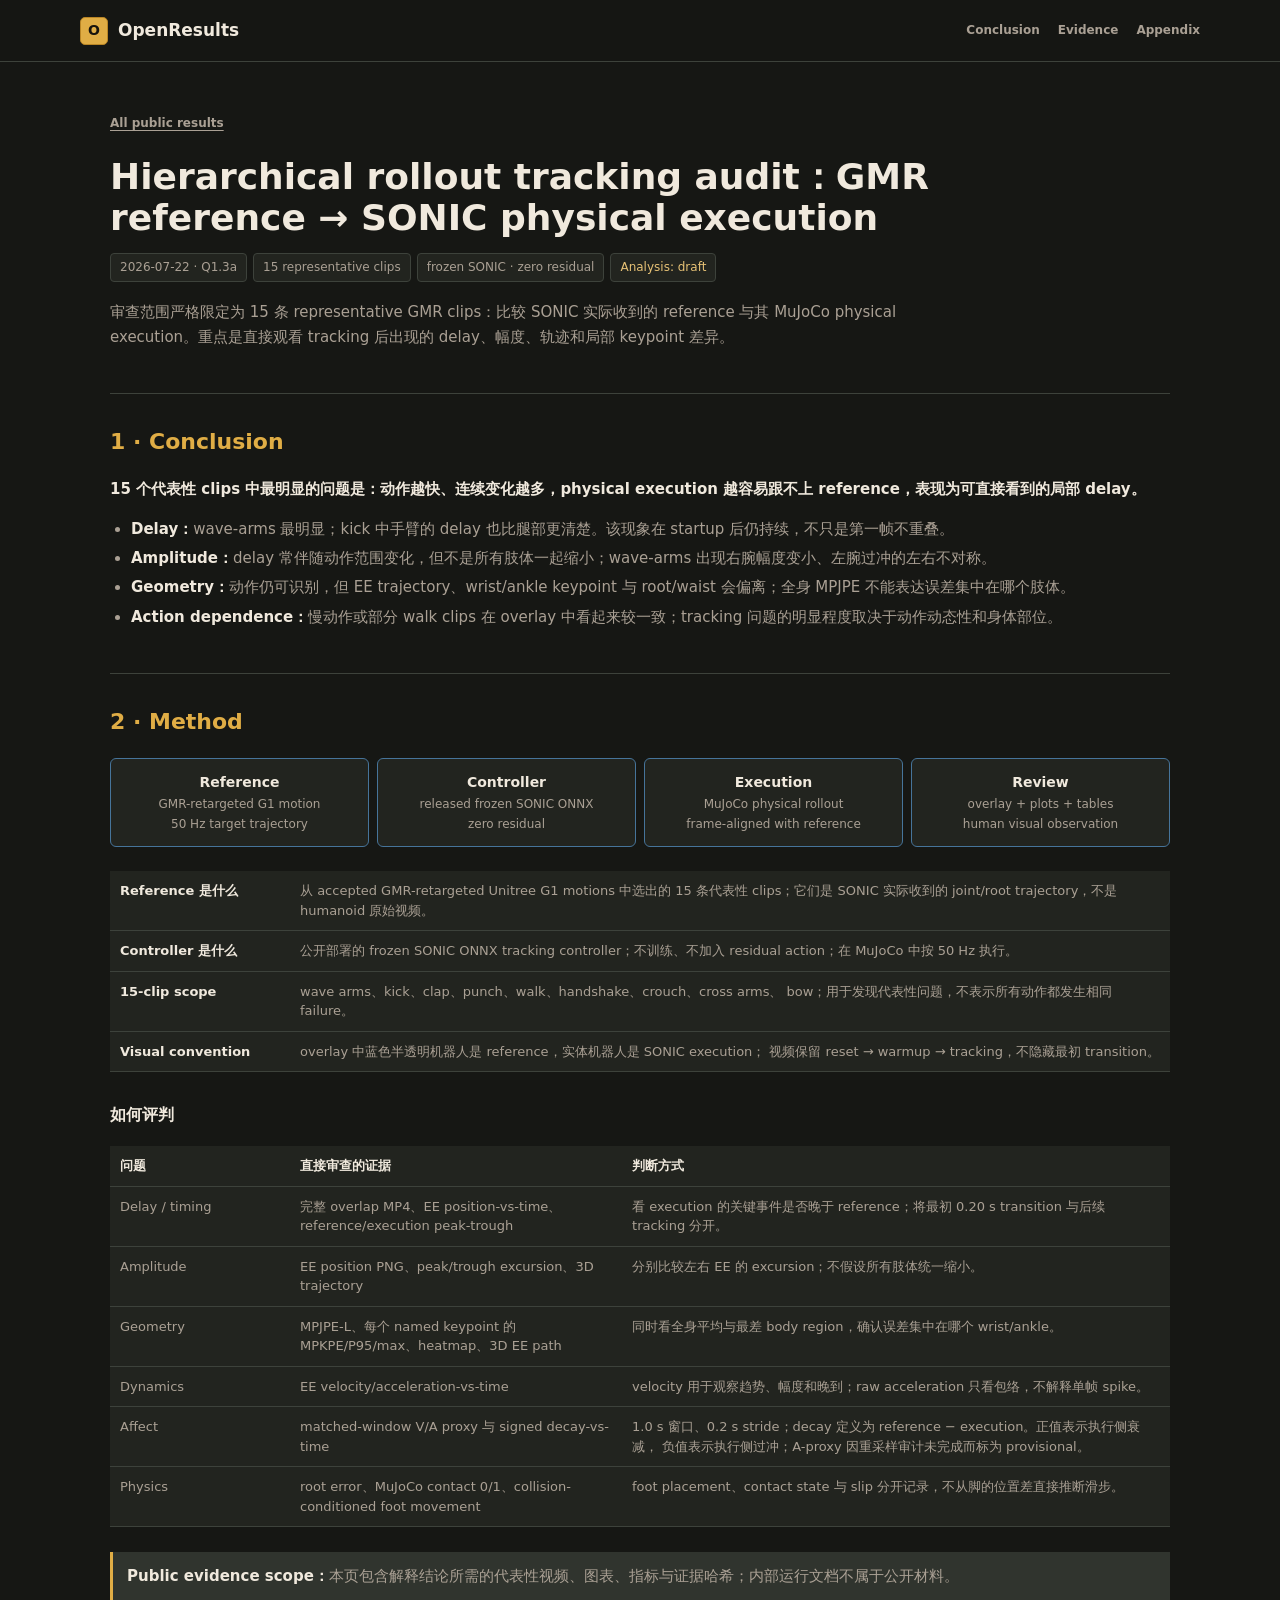
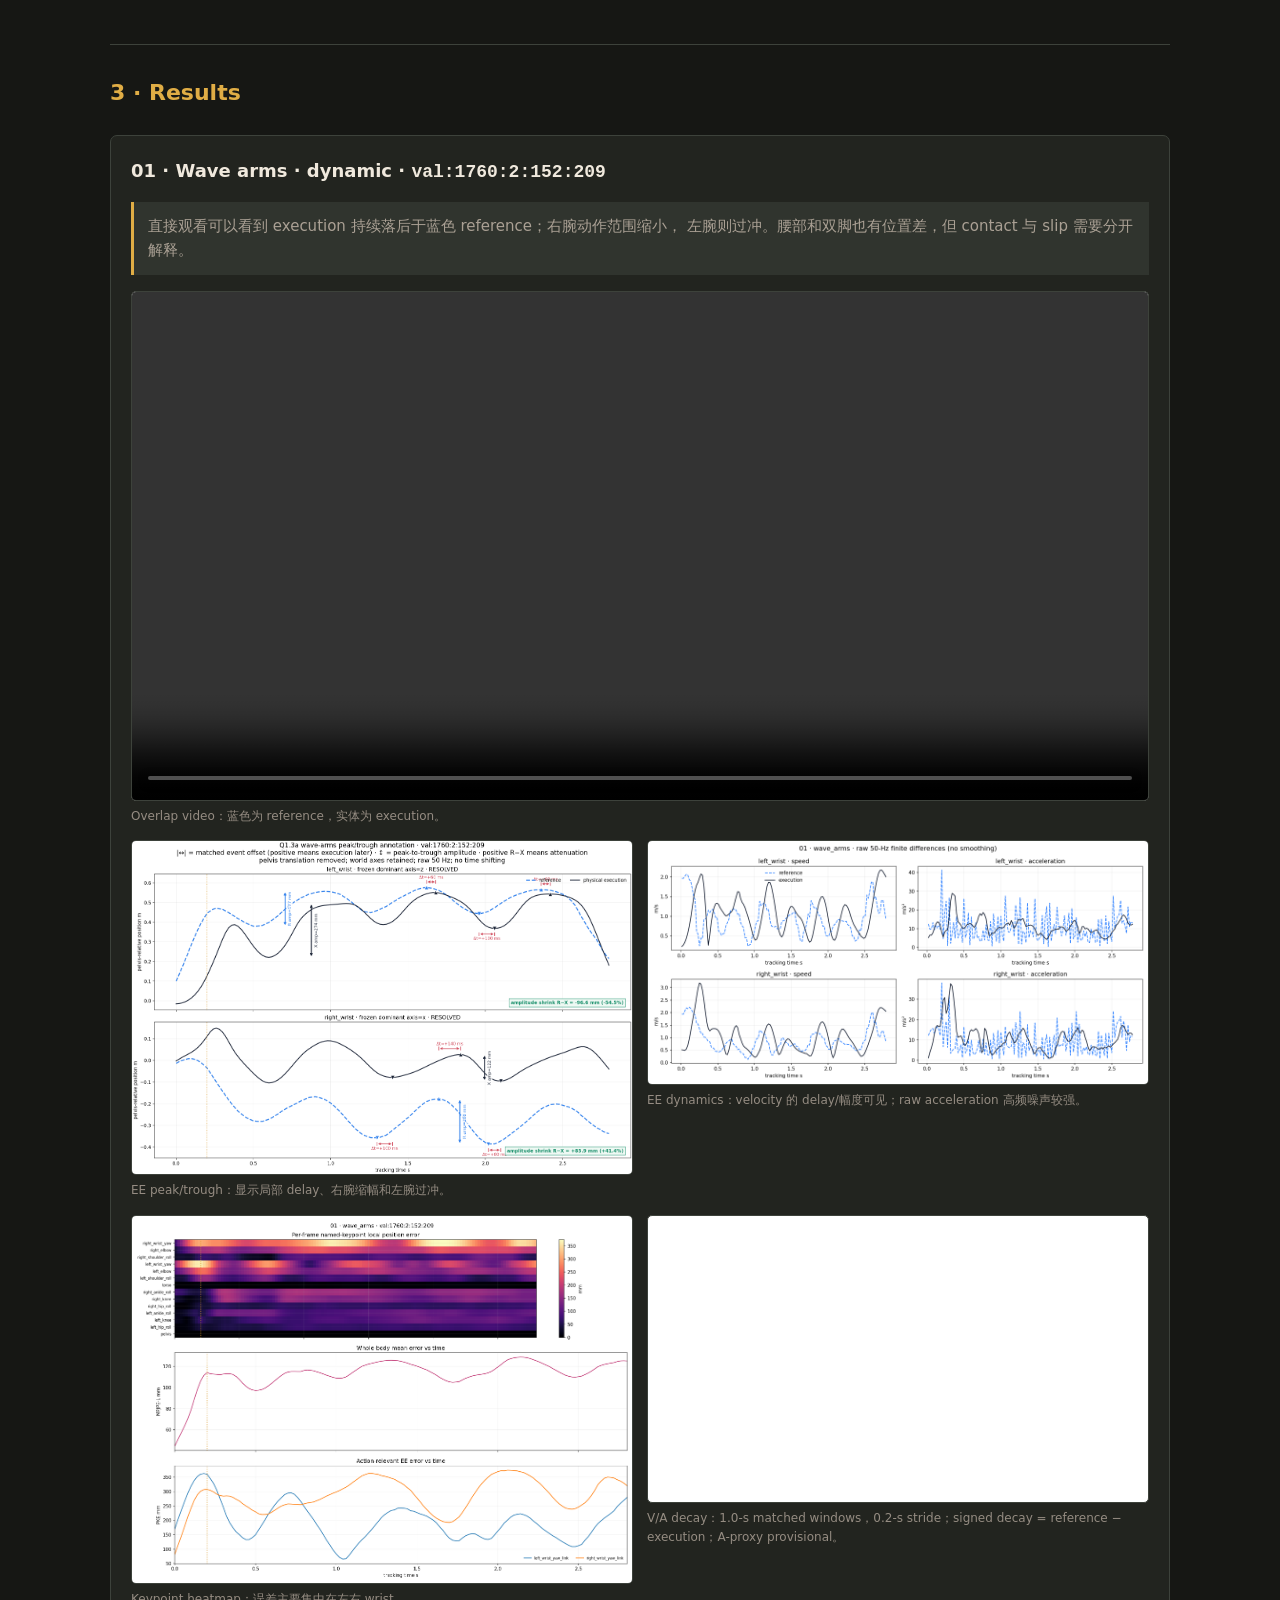
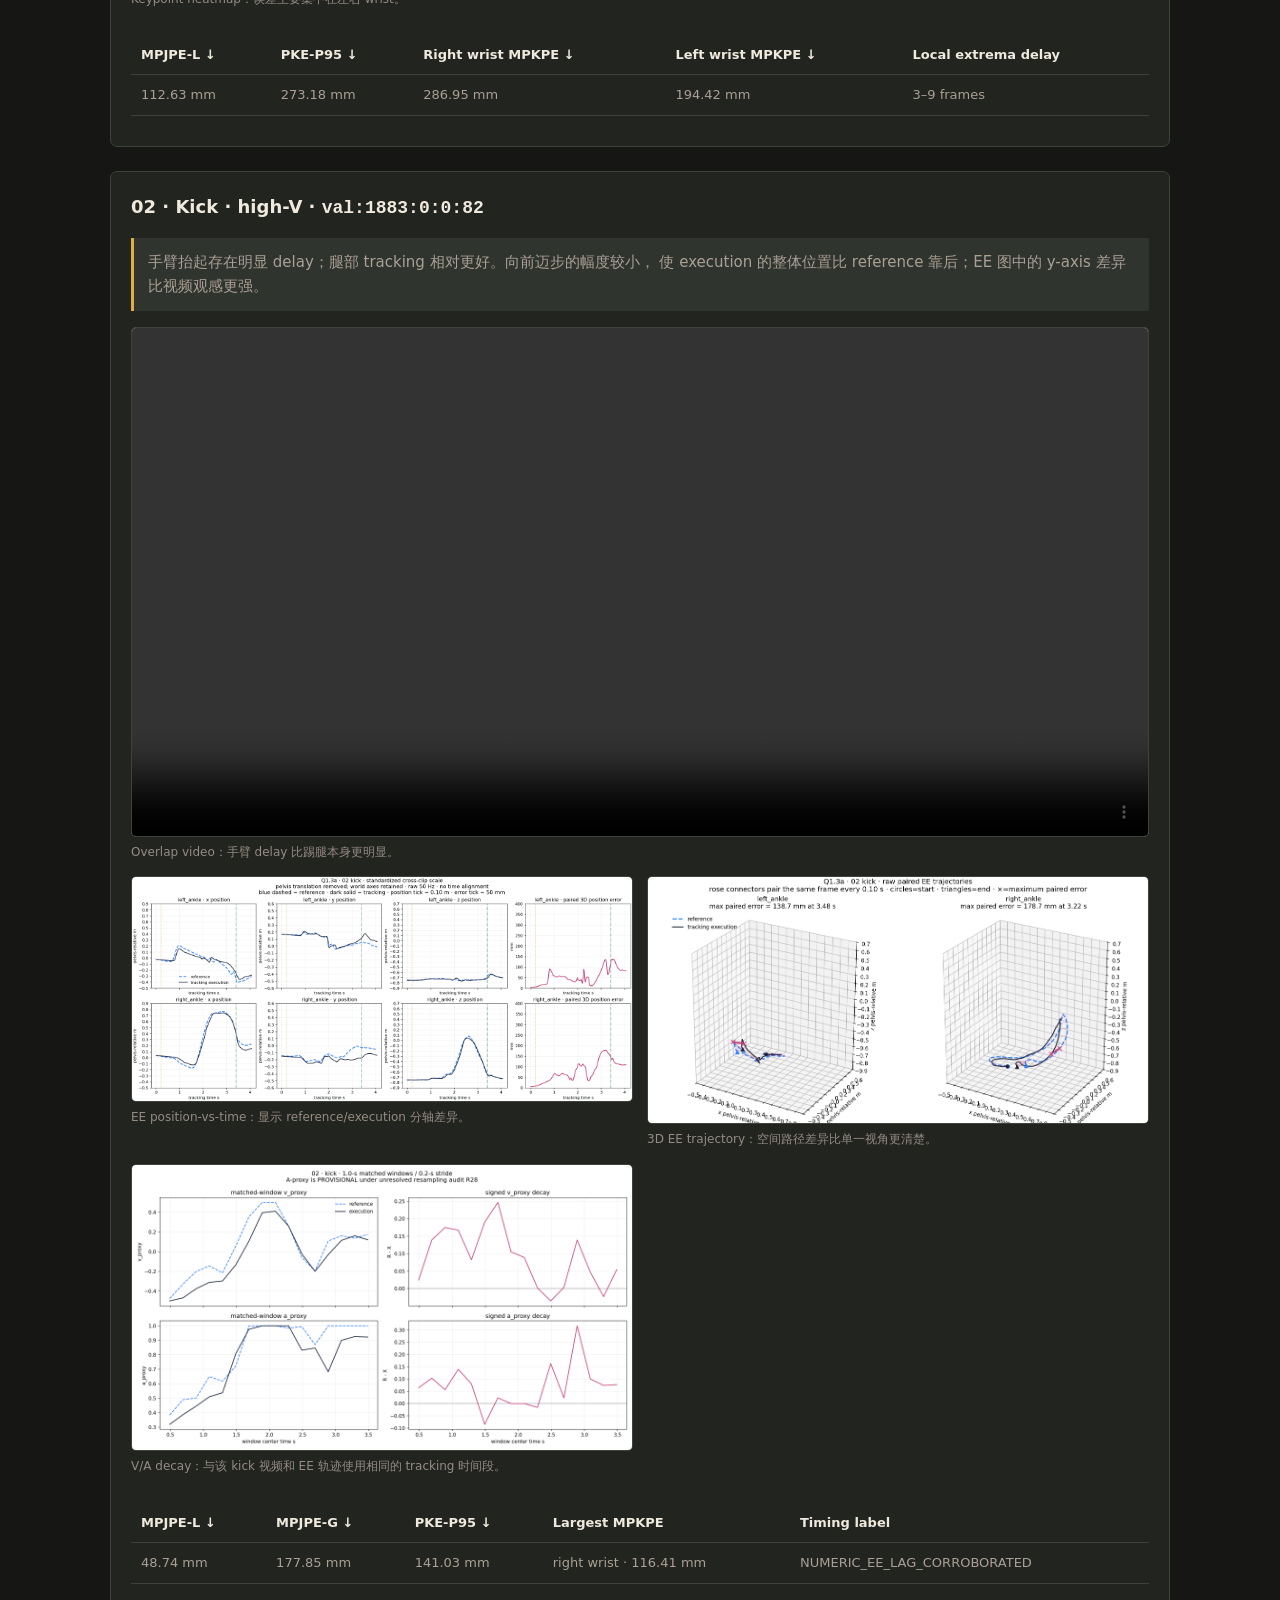
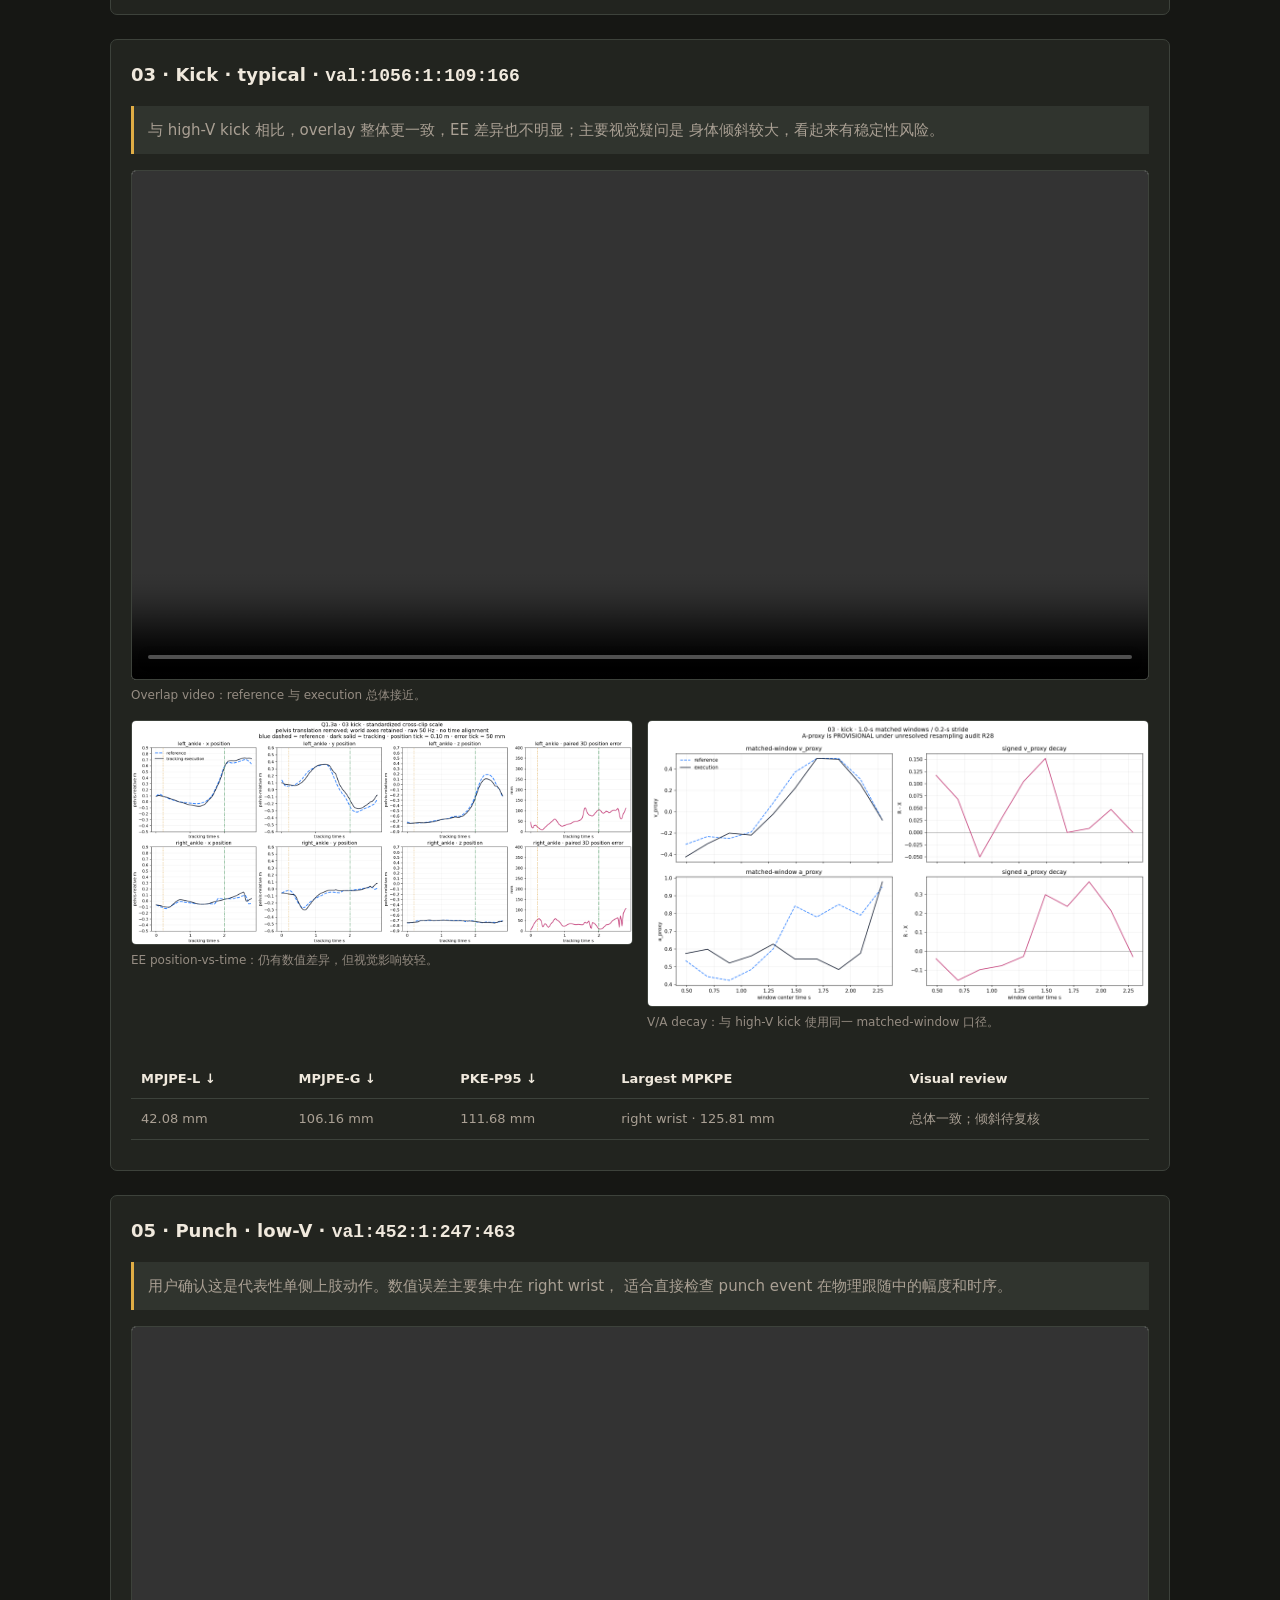
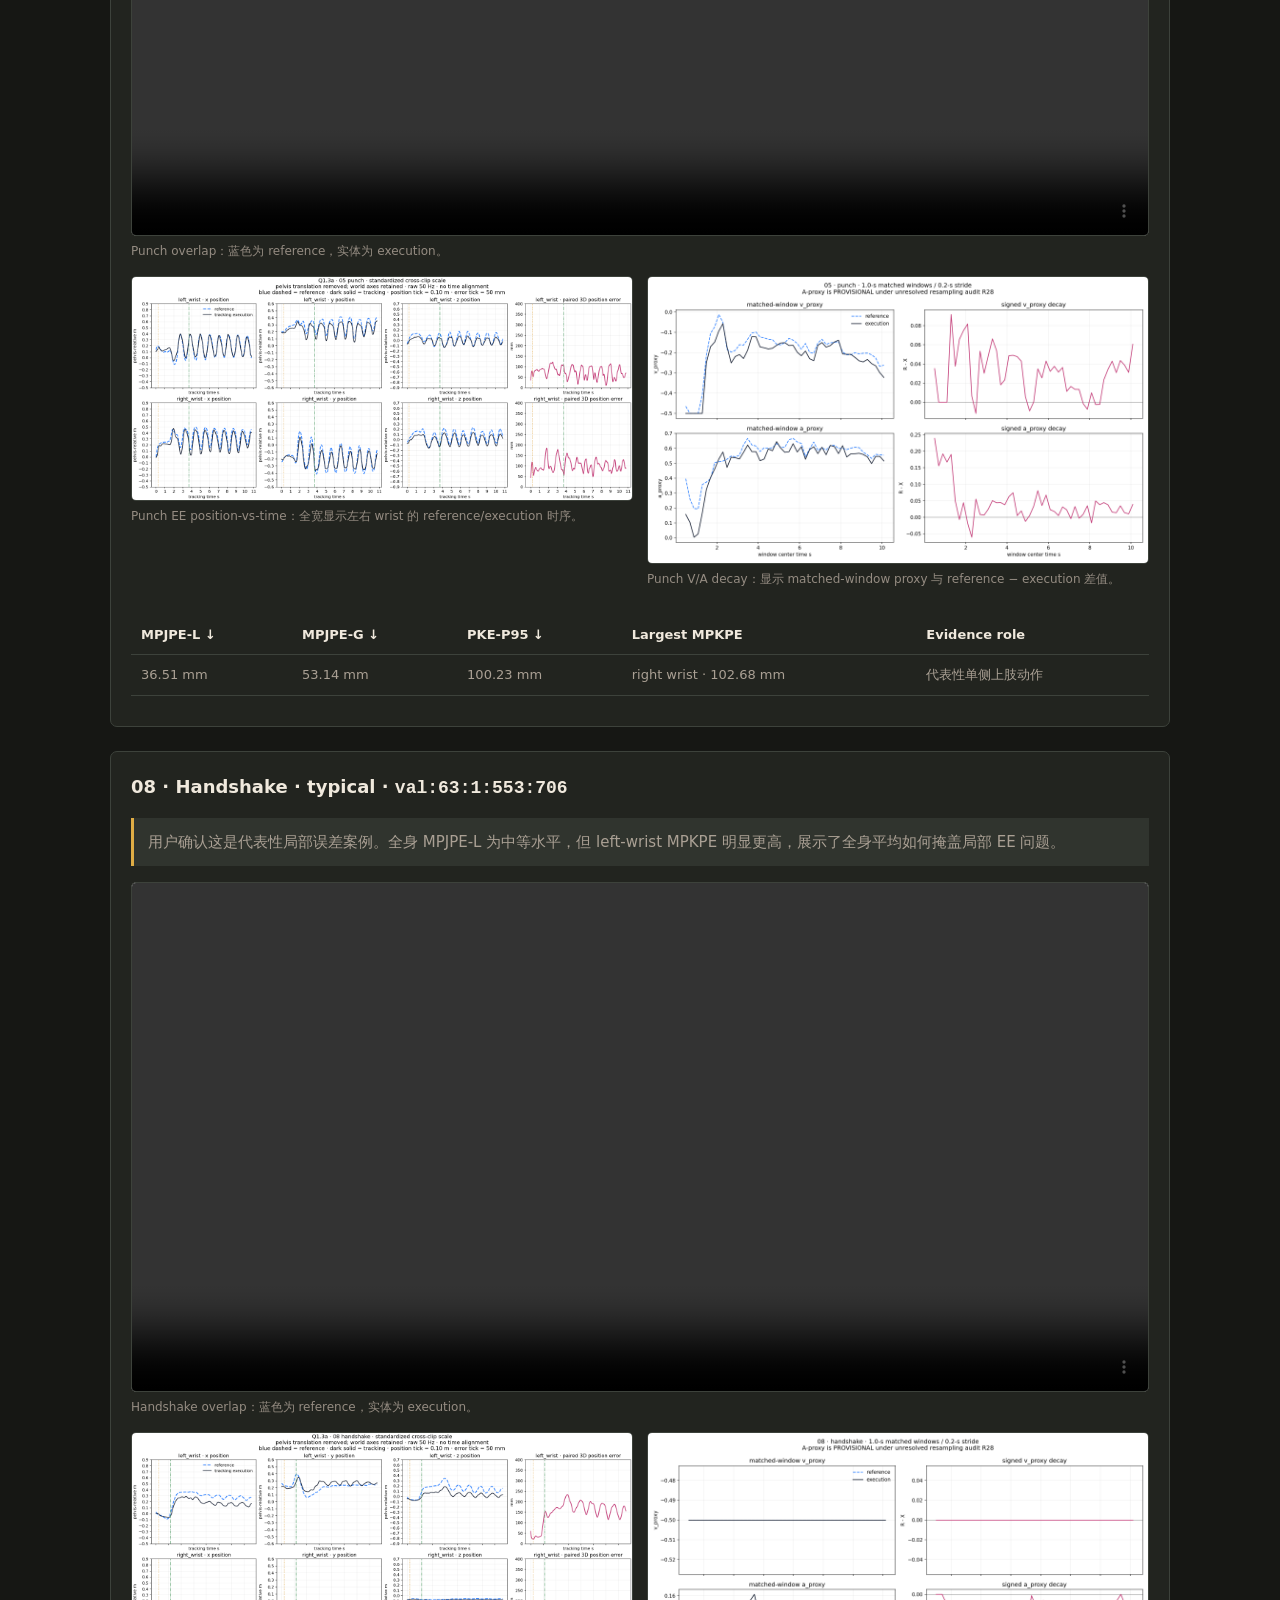
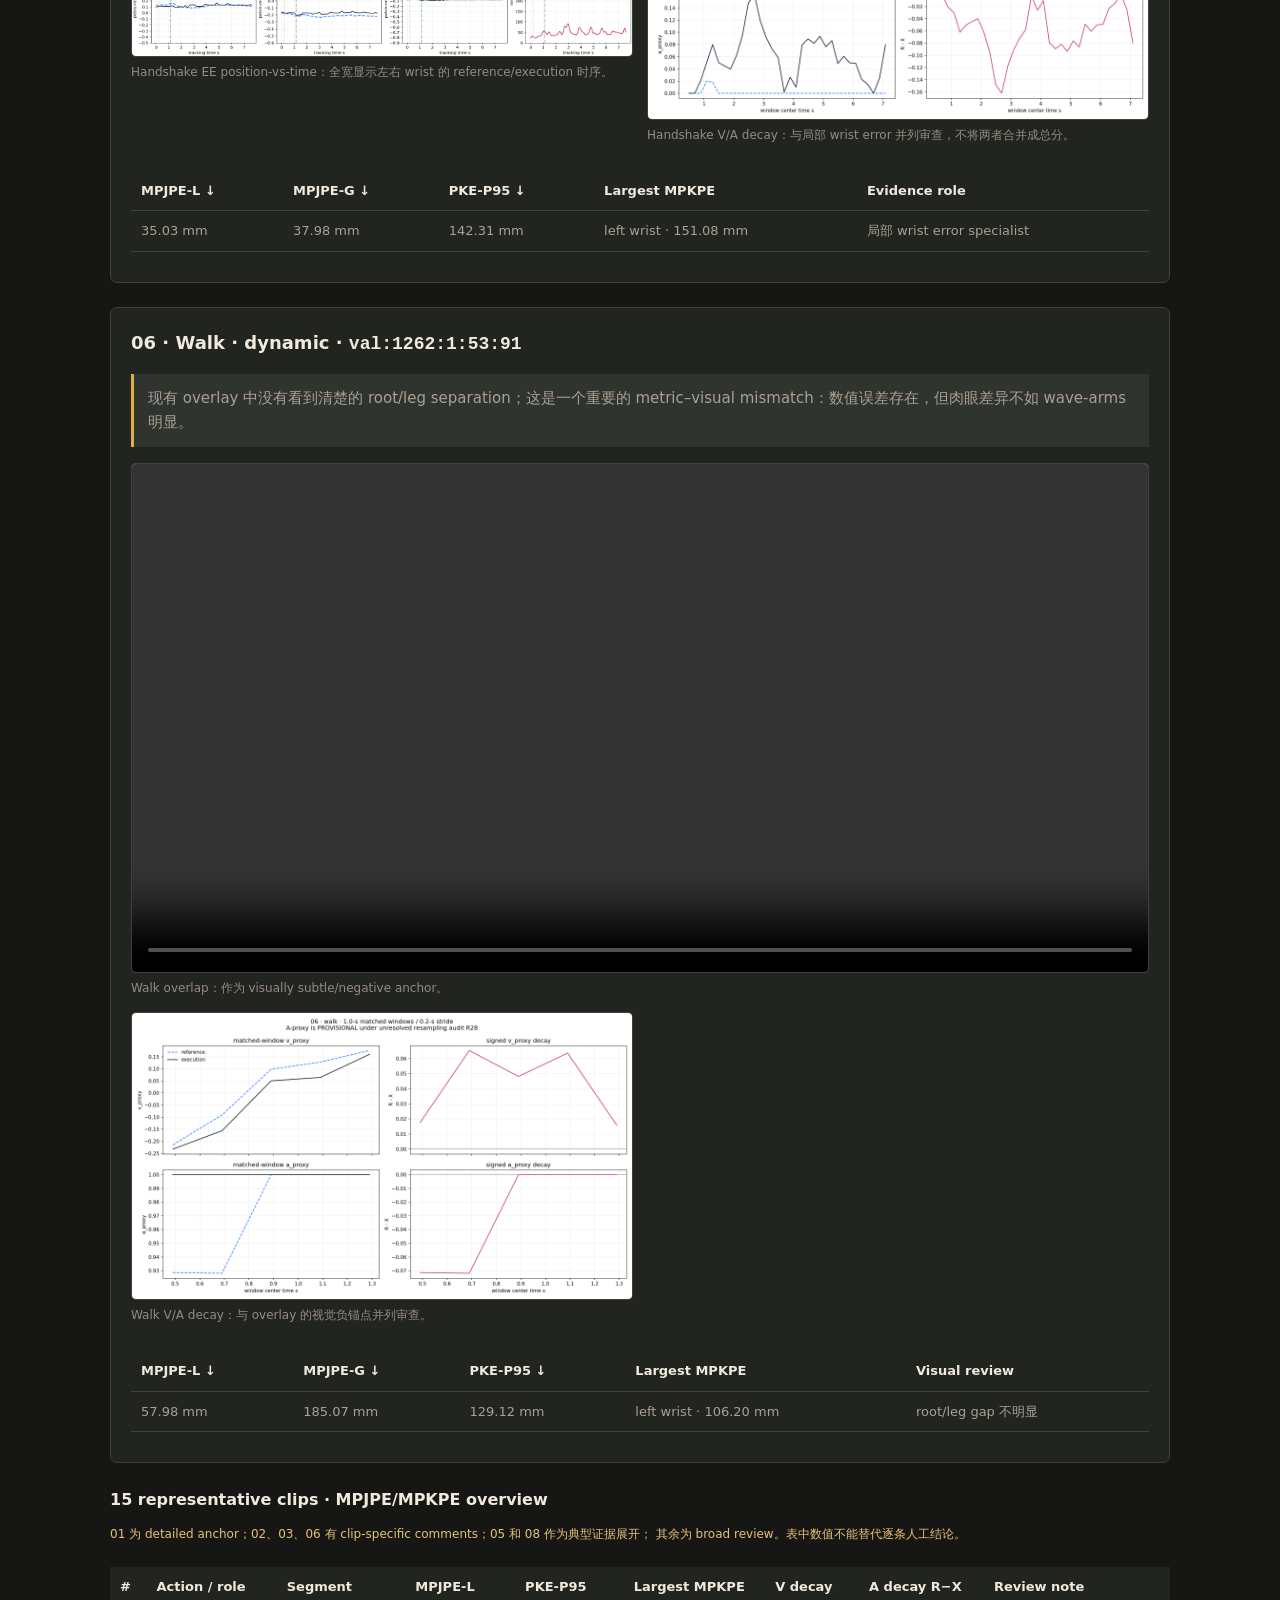
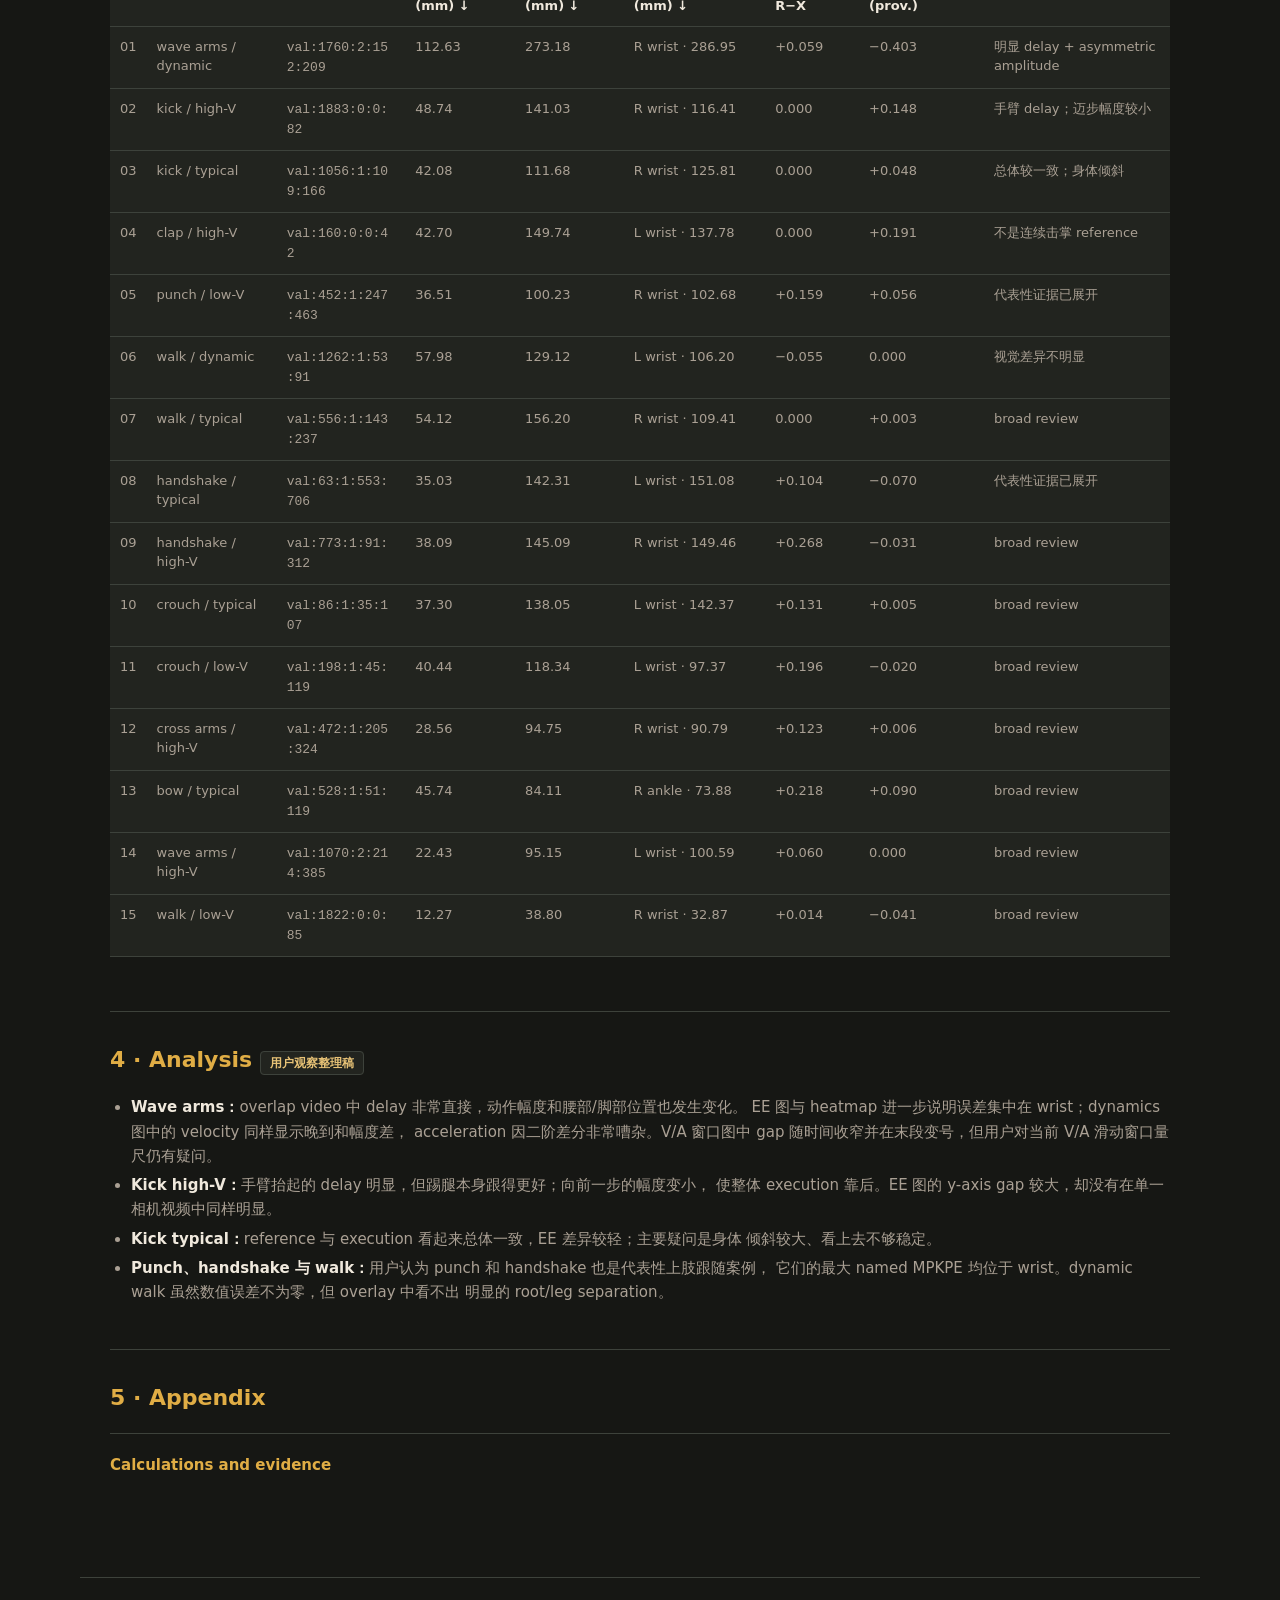
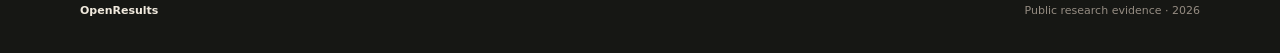
==== commit 382da42a: "fix: version internal page navigation" ====
--- a/results/hierarchical-rollout-tracking-audit/index.html
+++ b/results/hierarchical-rollout-tracking-audit/index.html
@@ -9,7 +9,7 @@
 </head>
 <body class="detail-page">
 <header class="site-header">
-  <a class="brand" href="../../index.html" aria-label="OpenResults home"><span class="brand-mark">O</span><span>OpenResults</span></a>
+  <a class="brand" href="../../index.html?v=__BUILD_VERSION__" aria-label="OpenResults home"><span class="brand-mark">O</span><span>OpenResults</span></a>
   <nav aria-label="Result navigation">
     <a href="#conclusion">Conclusion</a>
     <a href="#results">Evidence</a>
@@ -17,7 +17,7 @@
   </nav>
 </header>
 <main class="result-page">
-  <a class="back-link" href="../../index.html">All public results</a>
+  <a class="back-link" href="../../index.html?v=__BUILD_VERSION__">All public results</a>
   <h1>Hierarchical rollout tracking audit：GMR reference → SONIC physical execution</h1>
   <div class="meta">
     <span class="chip">2026-07-22 · Q1.3a</span>
